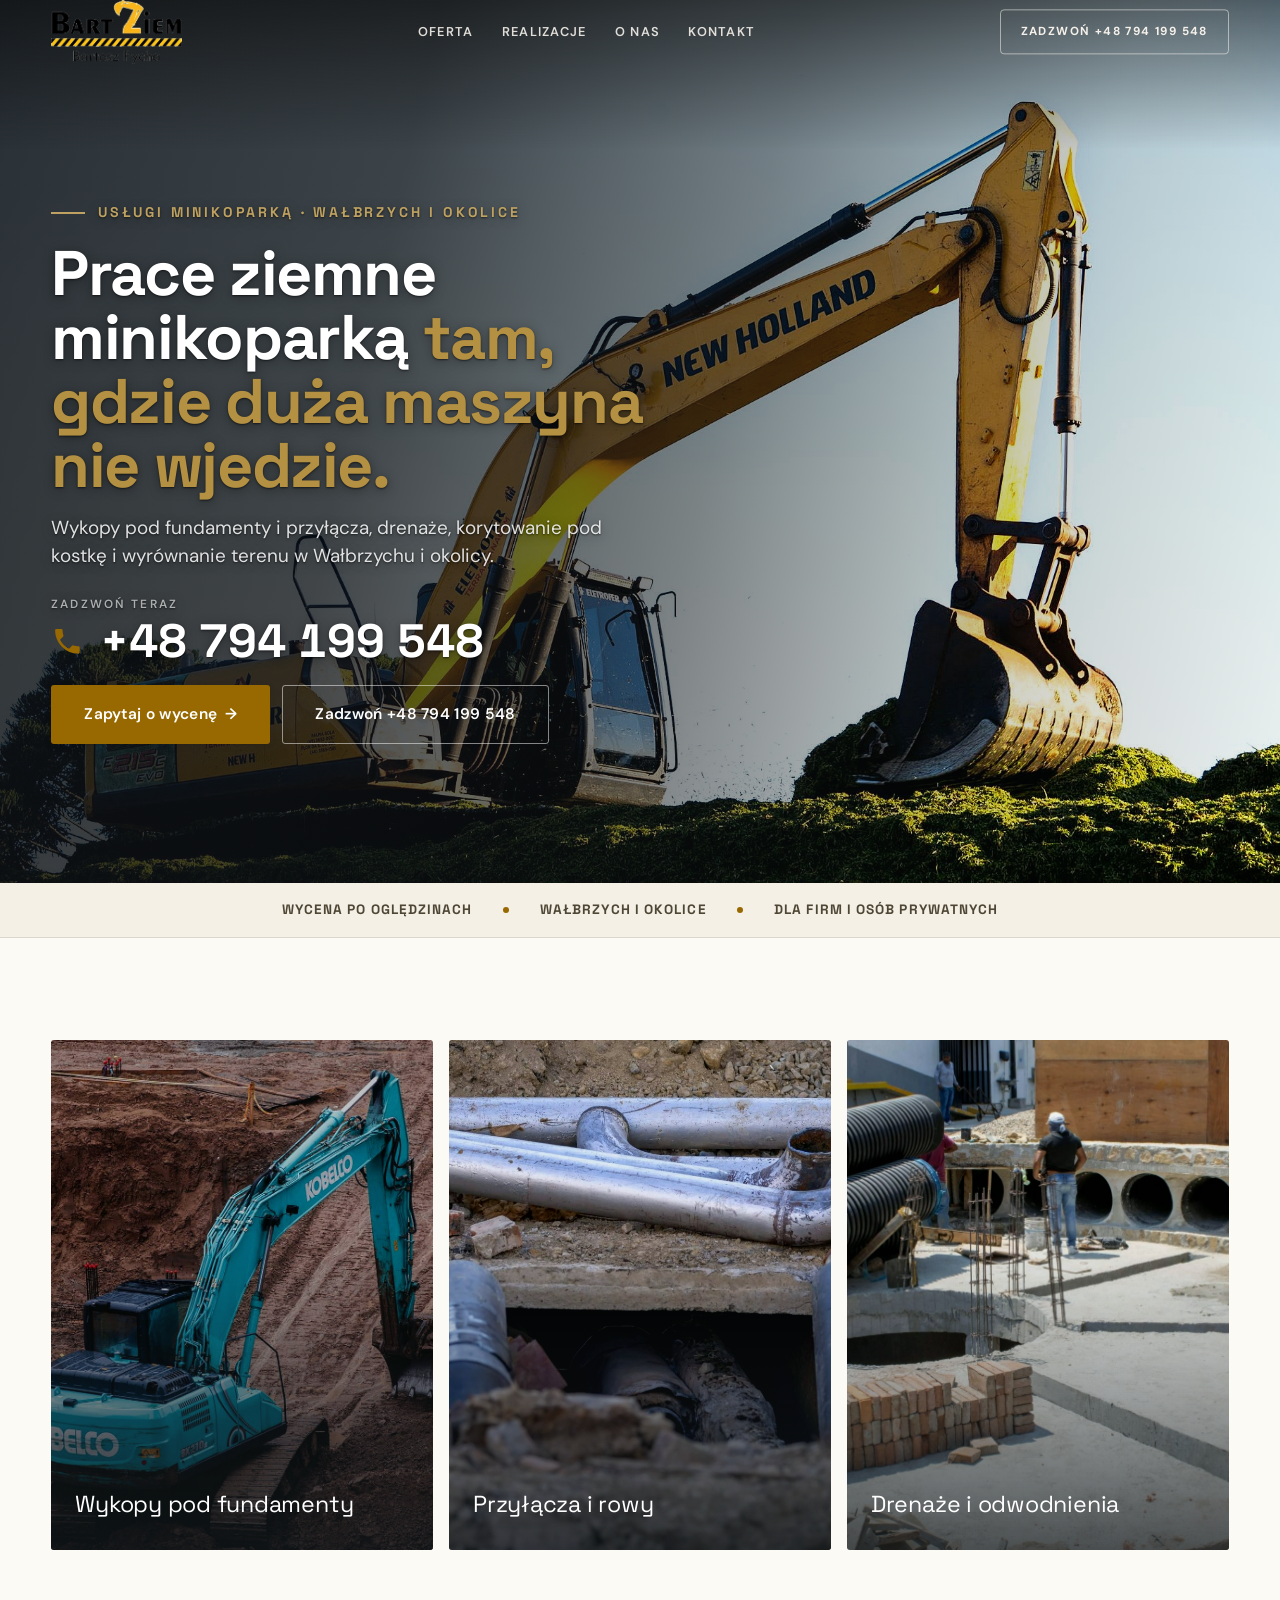
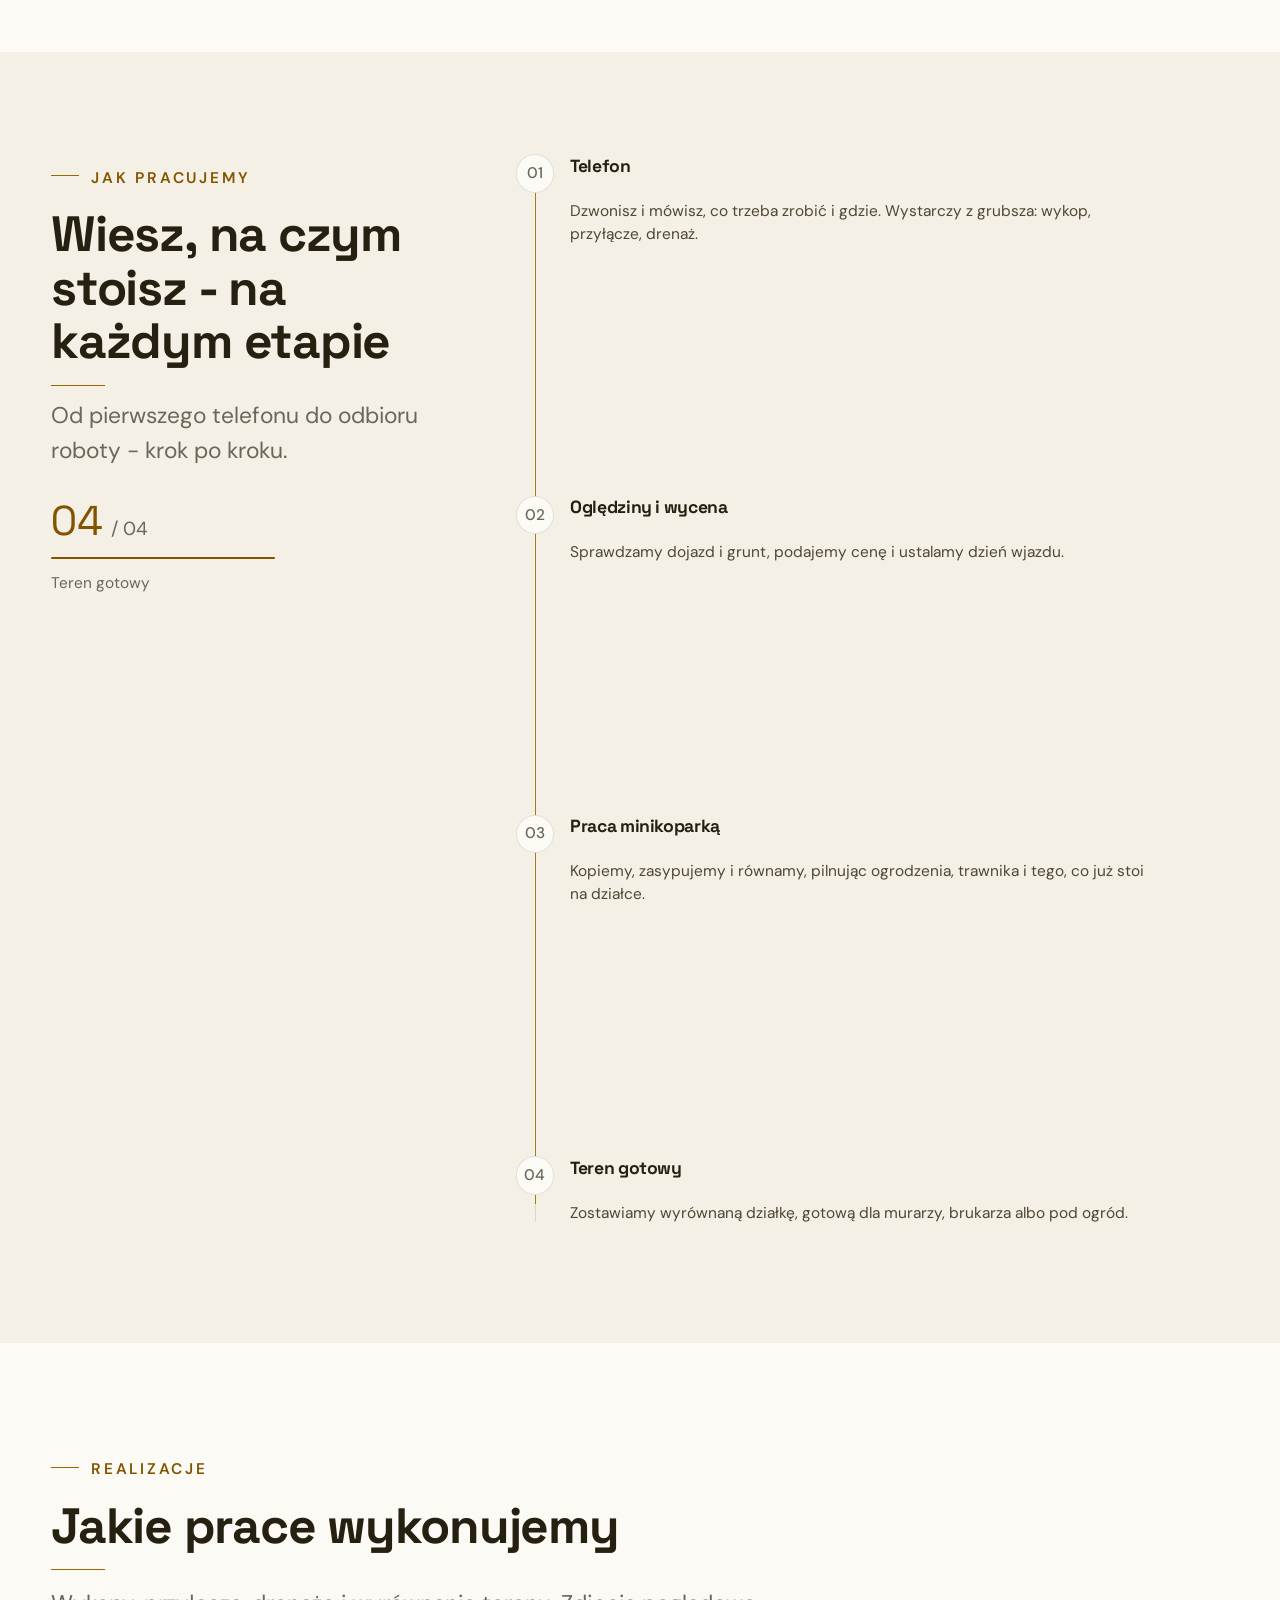
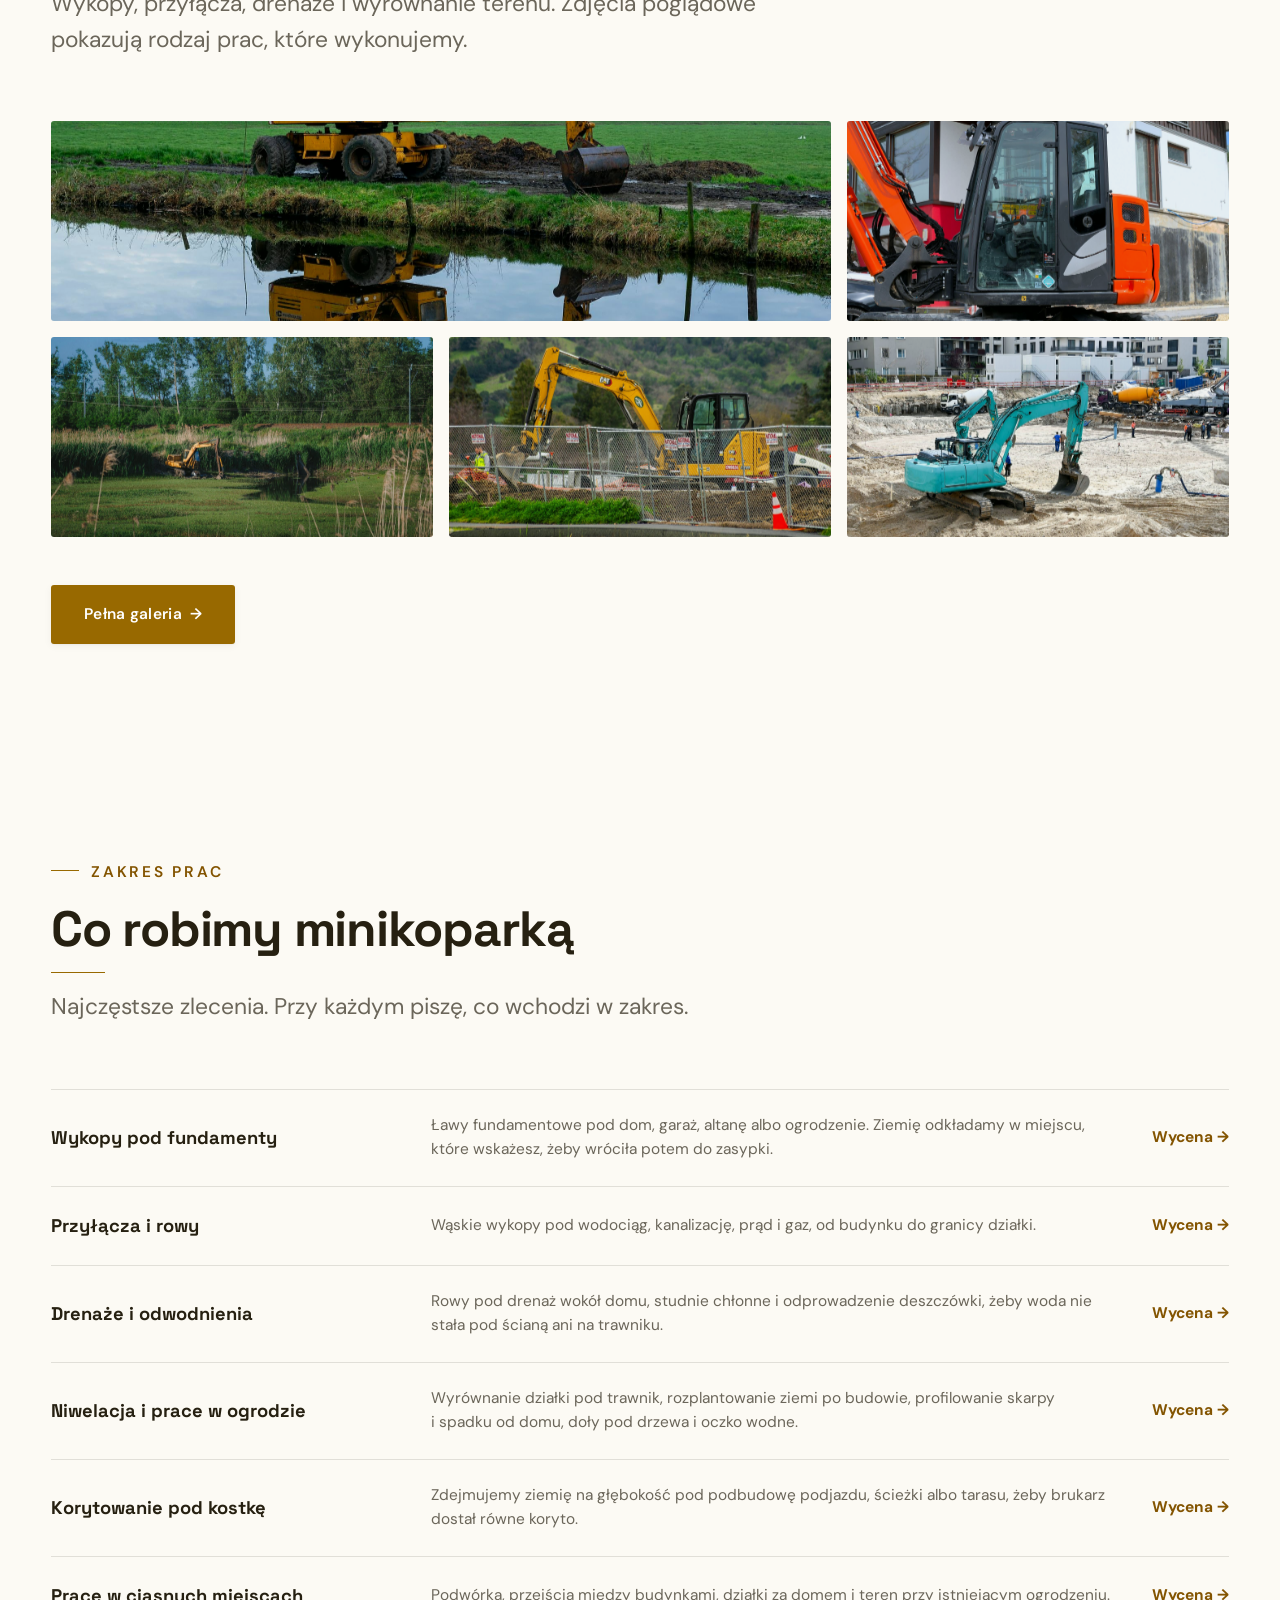
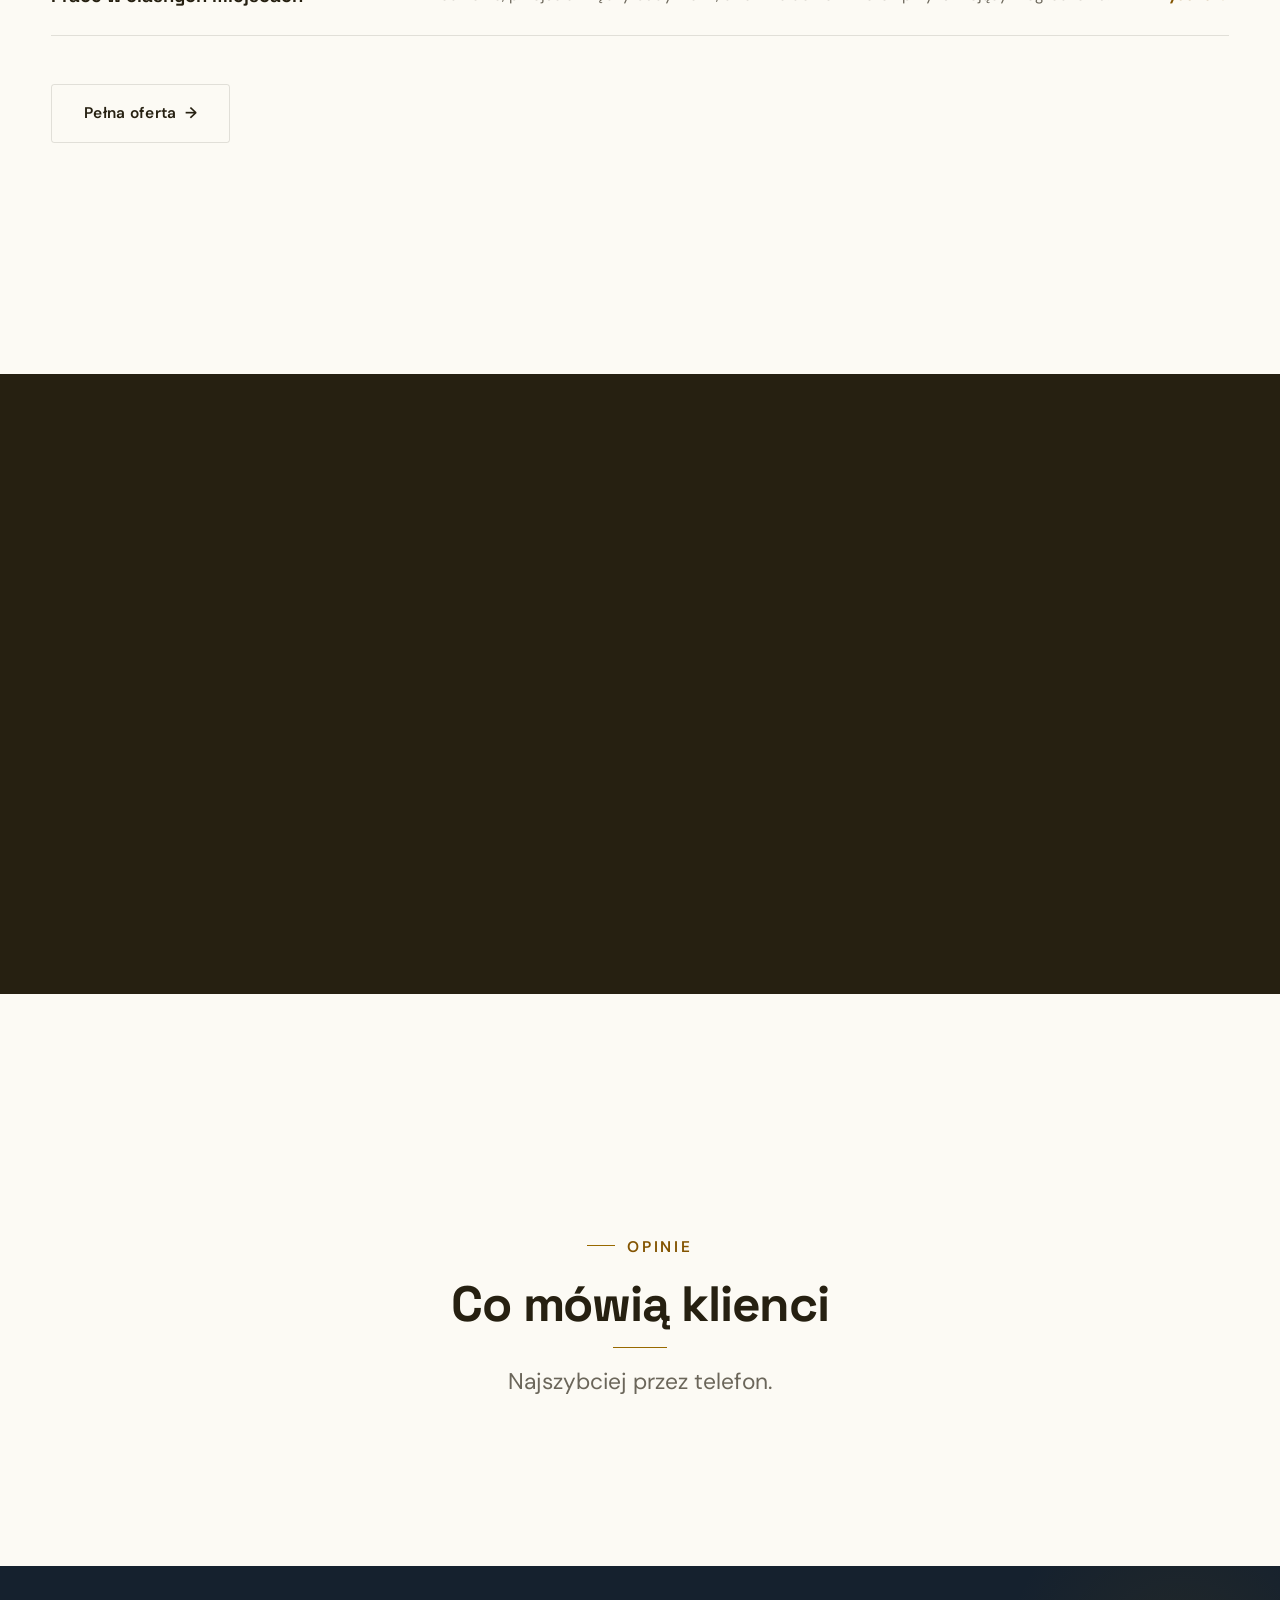
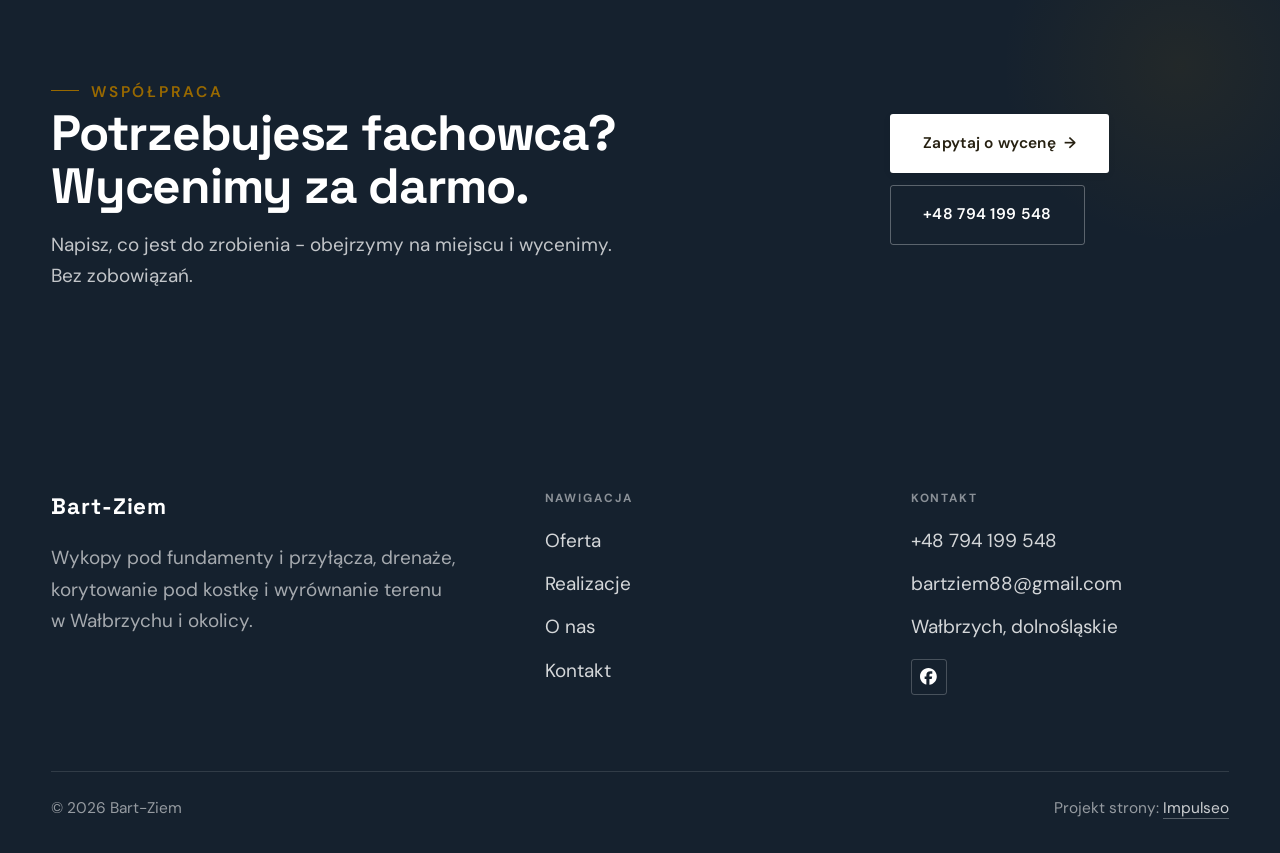
==== index.html @ 542f8e4c "Strona demo: bartziem" ====
<!DOCTYPE html>
<html lang="pl">
<head>
<meta charset="UTF-8">
<meta name="viewport" content="width=device-width, initial-scale=1.0">
<title>Bart-Ziem · Usługi minikoparką Wałbrzych</title>
<meta name="description" content="Bart-Ziem z Wałbrzycha - usługi minikoparką dla osób prywatnych, firm i instytucji: wykopy pod fundamenty i przyłącza, drenaże, korytowanie pod kostkę, niwelacja terenu i prace w ogrodzie. Zadzwoń: 794 199 548.">
<link rel="canonical" href="https://kris20032.github.io/bartziem/">
<meta name="robots" content="noindex, nofollow">
<meta property="og:type" content="website">
<meta property="og:locale" content="pl_PL">
<meta property="og:site_name" content="Bart-Ziem">
<meta property="og:title" content="Bart-Ziem · Usługi minikoparką Wałbrzych">
<meta property="og:description" content="Bart-Ziem z Wałbrzycha - usługi minikoparką dla osób prywatnych, firm i instytucji: wykopy pod fundamenty i przyłącza, drenaże, korytowanie pod kostkę, niwelacja terenu i prace w ogrodzie. Zadzwoń: 794 199 548.">
<meta property="og:url" content="https://kris20032.github.io/bartziem/">
<meta property="og:image" content="https://kris20032.github.io/bartziem/img/og.jpg">
<meta property="og:image:width" content="1200">
<meta property="og:image:height" content="630">
<meta name="twitter:card" content="summary_large_image">
<script type="application/ld+json">{"@context": "https://schema.org", "@type": "LocalBusiness", "name": "Bart-Ziem", "url": "https://kris20032.github.io/bartziem/", "telephone": "+48794199548", "image": "https://kris20032.github.io/bartziem/img/og.jpg", "areaServed": "Wałbrzych", "sameAs": ["https://www.facebook.com/bartziemwalbrzych/"]}</script>
<link rel="preconnect" href="https://fonts.googleapis.com">
<link rel="preconnect" href="https://fonts.gstatic.com" crossorigin>
<link href="https://fonts.googleapis.com/css2?family=Space+Grotesk:wght@500;600;700&family=DM+Sans:opsz,wght@9..40,400;9..40,500;9..40,600&display=swap" rel="stylesheet">
<link rel="stylesheet" href="assets/styles.css?v=f7144522">
</head>
<body>

<header class="nav">
  <div class="wrap nav-inner">
    <a class="brand brand-has-logo" href="index.html"><img class="brand-logo" src="img/logo.png" alt="Bart-Ziem" width="545" height="266" decoding="async"></a>
    <nav class="nav-links">
      <a href="oferta.html">Oferta</a>
      <a href="realizacje.html">Realizacje</a>
      <a href="o-nas.html">O nas</a>
      <a href="kontakt.html">Kontakt</a>
      <a href="tel:+48794199548" class="btn btn-accent">Zadzwoń +48 794 199 548</a>
    </nav>
    <button class="nav-toggle" aria-label="Menu"><span></span><span></span><span></span></button>
  </div>
</header>

<main>
<section class="hero-fach">
  <img class="hf-photo" src="img/hero.jpg" fetchpriority="high" data-rotate="img/g12.jpg|img/g8.jpg" alt="Bart-Ziem" width="1880" height="1253">
  <div class="hf-panel">
    <div class="hf-inner">
      <span class="hf-kicker">Usługi minikoparką · Wałbrzych i okolice</span>
      <h1 class="hf-title">Prace ziemne minikoparką <em>tam, gdzie duża maszyna nie wjedzie.</em></h1>
      <p class="hf-lead">Wykopy pod fundamenty i przyłącza, drenaże, korytowanie pod kostkę i wyrównanie terenu w Wałbrzychu i okolicy.</p>
      <a class="hf-phone" href="tel:+48794199548"><span class="hf-phone-lab">Zadzwoń teraz</span><span class="hf-phone-num"><svg class="ico-tel" width="16" height="16" viewBox="0 0 24 24" fill="none" aria-hidden="true"><path d="M6.6 10.8a15.5 15.5 0 0 0 6.6 6.6l2.2-2.2a1 1 0 0 1 1-.24 11.4 11.4 0 0 0 3.6.58 1 1 0 0 1 1 1V20a1 1 0 0 1-1 1A17 17 0 0 1 3 4a1 1 0 0 1 1-1h3.5a1 1 0 0 1 1 1c0 1.25.2 2.46.58 3.6a1 1 0 0 1-.25 1l-2.23 2.2Z" fill="currentColor"/></svg> +48 794 199 548</span></a>
      <div class="hf-actions">
        <a href="kontakt.html" class="btn btn-accent">Zapytaj o wycenę <span class="arr">→</span></a>
        <a href="tel:+48794199548" class="btn btn-ghost hf-ghost">Zadzwoń +48 794 199 548</a>
      </div>
    </div>
  </div>
</section>
<section class="fach-promise">
  <div class="wrap">
    <ul class="fp-row reveal"><li>Wycena po oględzinach</li><li>Wałbrzych i okolice</li><li>Dla firm i osób prywatnych</li></ul>
  </div>
</section>
<section class="gateways-band">
  <div class="wrap">
    <div class="gateways">
      <a href="oferta.html" class="gateway reveal"><img src="img/g1.jpg" alt="Wykopy pod fundamenty" loading="lazy" width="1880" height="1253" decoding="async"><span class="g-ttl">Wykopy pod fundamenty</span></a>
      <a href="oferta.html" class="gateway reveal"><img src="img/g2.jpg" alt="Przyłącza i rowy" loading="lazy" width="1776" height="1120" decoding="async"><span class="g-ttl">Przyłącza i rowy</span></a>
      <a href="oferta.html" class="gateway reveal"><img src="img/g3.jpg" alt="Drenaże i odwodnienia" loading="lazy" width="1808" height="1168" decoding="async"><span class="g-ttl">Drenaże i odwodnienia</span></a>
    </div>
  </div>
</section>
<section class="proces proces-os fachowcy">
  <div class="wrap proc-grid">
    <div class="proc-side">
      <div class="head reveal">
        <span class="eyebrow">Jak pracujemy</span>
        <h2>Wiesz, na czym stoisz - na każdym etapie</h2>
        <p>Od pierwszego telefonu do odbioru roboty - krok po kroku.</p>
      </div>
      <div class="proc-count" aria-hidden="true"><span class="pc-cur">01</span><span class="pc-all">/ 04</span></div>
      <div class="proc-bar" aria-hidden="true"><i></i></div>
      <p class="proc-now" aria-hidden="true">Telefon</p>
    </div>
    <ol class="proces-line">
      <li class="reveal"><span class="pno">01</span><h3>Telefon</h3><p>Dzwonisz i mówisz, co trzeba zrobić i gdzie. Wystarczy z grubsza: wykop, przyłącze, drenaż.</p></li>
      <li class="reveal"><span class="pno">02</span><h3>Oględziny i wycena</h3><p>Sprawdzamy dojazd i grunt, podajemy cenę i ustalamy dzień wjazdu.</p></li>
      <li class="reveal"><span class="pno">03</span><h3>Praca minikoparką</h3><p>Kopiemy, zasypujemy i równamy, pilnując ogrodzenia, trawnika i tego, co już stoi na działce.</p></li>
      <li class="reveal"><span class="pno">04</span><h3>Teren gotowy</h3><p>Zostawiamy wyrównaną działkę, gotową dla murarzy, brukarza albo pod ogród.</p></li>
    </ol>
  </div>
</section>
<section>
  <div class="wrap">
    <div class="head reveal">
      <span class="eyebrow">Realizacje</span>
      <h2>Jakie prace wykonujemy</h2>
      <p>Wykopy, przyłącza, drenaże i wyrównanie terenu. Zdjęcia poglądowe pokazują rodzaj prac, które wykonujemy.</p>
    </div>
    <div class="gallery">
      <div class="tile t-two3 reveal"><img src="img/g4.jpg" alt="Bart-Ziem" loading="lazy" width="1880" height="1253" decoding="async"></div>
      <div class="tile t-third reveal"><img src="img/g5.jpg" alt="Bart-Ziem" loading="lazy" width="1880" height="1253" decoding="async"></div>
      <div class="tile t-third reveal"><img src="img/g6.jpg" alt="Bart-Ziem" loading="lazy" width="1880" height="1253" decoding="async"></div>
      <div class="tile t-third reveal"><img src="img/g7.jpg" alt="Bart-Ziem" loading="lazy" width="1880" height="1253" decoding="async"></div>
      <div class="tile t-third reveal"><img src="img/g9.jpg" alt="Bart-Ziem" loading="lazy" width="1880" height="1251" decoding="async"></div>
    </div>
    <div style="margin-top:var(--space-7)" class="reveal"><a href="realizacje.html" class="btn btn-accent">Pełna galeria <span class="arr">→</span></a></div>
  </div>
</section>
<section class="fach-uslugi">
  <div class="wrap">
    <div class="head reveal">
      <span class="eyebrow">Zakres prac</span>
      <h2>Co robimy minikoparką</h2>
      <p>Najczęstsze zlecenia. Przy każdym piszę, co wchodzi w zakres.</p>
    </div>
    <ul class="fu-list">
      <li class="fu-row reveal"><div class="fu-name">Wykopy pod fundamenty</div><div class="fu-desc">Ławy fundamentowe pod dom, garaż, altanę albo ogrodzenie. Ziemię odkładamy w miejscu, które wskażesz, żeby wróciła potem do zasypki.</div><a class="fu-cta" href="kontakt.html">Wycena <span class="arr">→</span></a></li>
      <li class="fu-row reveal"><div class="fu-name">Przyłącza i rowy</div><div class="fu-desc">Wąskie wykopy pod wodociąg, kanalizację, prąd i gaz, od budynku do granicy działki.</div><a class="fu-cta" href="kontakt.html">Wycena <span class="arr">→</span></a></li>
      <li class="fu-row reveal"><div class="fu-name">Drenaże i odwodnienia</div><div class="fu-desc">Rowy pod drenaż wokół domu, studnie chłonne i odprowadzenie deszczówki, żeby woda nie stała pod ścianą ani na trawniku.</div><a class="fu-cta" href="kontakt.html">Wycena <span class="arr">→</span></a></li>
      <li class="fu-row reveal"><div class="fu-name">Niwelacja i prace w ogrodzie</div><div class="fu-desc">Wyrównanie działki pod trawnik, rozplantowanie ziemi po budowie, profilowanie skarpy i spadku od domu, doły pod drzewa i oczko wodne.</div><a class="fu-cta" href="kontakt.html">Wycena <span class="arr">→</span></a></li>
      <li class="fu-row reveal"><div class="fu-name">Korytowanie pod kostkę</div><div class="fu-desc">Zdejmujemy ziemię na głębokość pod podbudowę podjazdu, ścieżki albo tarasu, żeby brukarz dostał równe koryto.</div><a class="fu-cta" href="kontakt.html">Wycena <span class="arr">→</span></a></li>
      <li class="fu-row reveal"><div class="fu-name">Prace w ciasnych miejscach</div><div class="fu-desc">Podwórka, przejścia między budynkami, działki za domem i teren przy istniejącym ogrodzeniu.</div><a class="fu-cta" href="kontakt.html">Wycena <span class="arr">→</span></a></li>
    </ul>
    <div style="margin-top:var(--space-7)" class="reveal"><a href="oferta.html" class="btn btn-ghost">Pełna oferta <span class="arr">→</span></a></div>
  </div>
</section>
<section class="stopklatka" aria-hidden="true">
  <div class="stk-bg" style="background-image:url(img/g10.jpg)"></div>
</section>
<section class="opinie op-fallback">
  <div class="wrap">
    <div class="head center reveal">
      <span class="eyebrow">Opinie</span>
      <h2>Co mówią klienci</h2>
      <p>Najszybciej przez telefon.</p>
    </div>
  </div>
</section>
<section class="cta">
  <div class="wrap">
    <div class="reveal">
      <span class="eyebrow">Współpraca</span>
      <h2>Potrzebujesz fachowca? Wycenimy za darmo.</h2>
      <p>Napisz, co jest do zrobienia - obejrzymy na miejscu i wycenimy. Bez zobowiązań.</p>
    </div>
    <div class="cta-actions reveal">
      <a href="kontakt.html" class="btn btn-light">Zapytaj o wycenę <span class="arr">→</span></a>
      <a href="tel:+48794199548" class="btn btn-ghost btn-ghost-cta">+48 794 199 548</a>
    </div>
  </div>
</section>
</main>

<footer>
  <div class="wrap">
    <div class="foot-grid">
      <div class="foot-brand">
        <div class="name">Bart-Ziem</div>
        <p>Wykopy pod fundamenty i przyłącza, drenaże, korytowanie pod kostkę i wyrównanie terenu w Wałbrzychu i okolicy.</p>
      </div>
      <div class="foot-col">
        <h4>Nawigacja</h4>
        <a href="oferta.html">Oferta</a>
        <a href="realizacje.html">Realizacje</a>
        <a href="o-nas.html">O nas</a>
        <a href="kontakt.html">Kontakt</a>
      </div>
      <div class="foot-col">
        <h4>Kontakt</h4>
        <a href="tel:+48794199548">+48 794 199 548</a>
        <a href="mailto:bartziem88@gmail.com">bartziem88@gmail.com</a>
        <p>Wałbrzych, dolnośląskie</p>
      <div class="foot-soc">
        <a class="soc" href="https://www.facebook.com/bartziemwalbrzych/" target="_blank" rel="noopener" aria-label="Facebook - Bart-Ziem"><svg viewBox="0 0 24 24" aria-hidden="true" focusable="false"><path d="M9.101 23.691v-7.98H6.627v-3.667h2.474v-1.58c0-4.085 1.848-5.978 5.858-5.978.401 0 .955.042 1.468.103a8.68 8.68 0 0 1 1.141.195v3.325a8.623 8.623 0 0 0-.653-.036 26.805 26.805 0 0 0-.733-.009c-.707 0-1.259.096-1.675.309a1.686 1.686 0 0 0-.679.622c-.258.42-.374.995-.374 1.752v1.297h3.919l-.386 2.103-.287 1.564h-3.246v8.245C19.396 23.238 24 18.179 24 12.044c0-6.627-5.373-12-12-12s-12 5.373-12 12c0 5.628 3.874 10.35 9.101 11.647Z" fill="currentColor"/></svg></a>
      </div>
      </div>
    </div>
    <div class="foot-bot">
      <span>© 2026 Bart-Ziem</span>
      <span>Projekt strony: <a class="foot-credit" href="https://impulseo.pl" target="_blank" rel="noopener">Impulseo</a></span>
    </div>
  </div>
</footer>
<div class="sticky-call"><a class="sc-call" href="tel:+48794199548"><svg class="ico-tel" width="16" height="16" viewBox="0 0 24 24" fill="none" aria-hidden="true"><path d="M6.6 10.8a15.5 15.5 0 0 0 6.6 6.6l2.2-2.2a1 1 0 0 1 1-.24 11.4 11.4 0 0 0 3.6.58 1 1 0 0 1 1 1V20a1 1 0 0 1-1 1A17 17 0 0 1 3 4a1 1 0 0 1 1-1h3.5a1 1 0 0 1 1 1c0 1.25.2 2.46.58 3.6a1 1 0 0 1-.25 1l-2.23 2.2Z" fill="currentColor"/></svg> Zadzwoń</a><a class="sc-quote" href="kontakt.html">Zapytaj o wycenę</a></div>
<div class="demo-wazne" data-do="2026-10-26" data-cykl="3" hidden><svg class="dw-ico" width="13" height="13" viewBox="0 0 24 24" fill="none" aria-hidden="true"><circle cx="12" cy="12" r="8.6" stroke="currentColor" stroke-width="1.8"/><path d="M12 7.2V12l3.3 2" stroke="currentColor" stroke-width="1.8" stroke-linecap="round"/></svg><span class="dw-txt"></span></div>

<script src="assets/main.js"></script>
</body>
</html>
---- assets/styles.css ----
/* ============================================================
   STOLBASZ — premium, architektoniczny B2B fit-out
   Jasna paleta, zero brązu. System wg premium-web-craft.
   Projekt strony: Impulseo (impulseo.pl)
   ============================================================ */

:root{
  /* PALETA — jasna, architektoniczna, chłodna */
  --paper:#F4F6F8;          /* główne tło */
  --paper-2:#E7EBEF;        /* sekcje alternatywne (chłodny jasny szary) */
  --paper-3:#E7EBEF;        /* delikatne wypełnienia */
  --ink:#15212E;            /* tekst główny — chłodny grafit */
  --ink-soft:#243443;       /* nagłówki drugorzędne */
  --muted:#6B7785;          /* tekst poboczny */
  --line:rgba(21,33,46,.12);/* hairline */
  --accent:#E8A317;         /* stonowany petrol-slate — jedyny akcent */
  --accent-d:#C9870C;
  --accent-soft:rgba(232,163,23,.10);
  --dark:#15212E;           /* sekcje ciemne (stopka/CTA) */

  /* HOVER ZDJĘĆ — JEDEN standard dla całego silnika (decyzja K. 04.08.2026, artefakt z wariantami).
     AKTUALNE (K.+Szymon 09.08.2026, wybór z artefaktu 6 wariantów): zoom 1.05 przy 1.4s -
     przy tak długim czasie mocniejszy kadr NIE skacze, tylko „oddycha". Poprzedni standard
     (1.02 / .55s z 04.08) odbierany jako dynamiczny i szybki.
     Spoczynek lekko przygaszony, ale TYLKO tam, gdzie jest mysz (@media hover:hover) —
     na telefonie zdjęcia zostają w pełnej jasności. */
  --img-zoom:1.05;                   /* K.+Szymon 09.08: wariant F z artefaktu porównawczego */
  --img-rest:brightness(.95) saturate(.99);
  --img-hot:brightness(1.06) saturate(1.05);
  --img-dur:1.4s;                    /* K.+Szymon 09.08 (wariant F): powoli = elegancko */
  --img-ease:cubic-bezier(.16,.84,.44,1);  /* miękki ogon, efekt „oddychania" */

  /* ODSTĘPY — skala 4/8 */
  --space-1:4px; --space-2:8px; --space-3:12px; --space-4:16px; --space-5:24px;
  --space-6:32px; --space-7:48px; --space-8:64px; --space-9:96px; --space-10:128px;

  /* TYPOGRAFIA — fluid clamp() (skala podbita 16.07.2026: większe, czytelniejsze litery — uwaga Adama) */
  --text-sm:clamp(.9rem,.87rem + .12vw,1rem);
  --text-base:clamp(1.08rem,1.04rem + .18vw,1.2rem);
  --text-lg:clamp(1.24rem,1.15rem + .34vw,1.44rem);
  --text-h3:clamp(1.34rem,1.22rem + .55vw,1.66rem);
  --text-h2:clamp(2.1rem,1.66rem + 2.1vw,3.1rem);
  --text-h1:clamp(2.9rem,2.1rem + 4vw,5.1rem);

  /* PROMIENIE — architektoniczne, raczej ostre */
  --r-sm:3px; --r-md:6px; --r-lg:10px;

  /* RUCH */
  --ease:cubic-bezier(.25,.46,.45,.94); --dur:.24s;

  /* CIENIE — miękkie, warstwowe */
  --sh-sm:0 1px 2px rgba(16,24,32,.04), 0 2px 8px rgba(16,24,32,.05);
  --sh-md:0 2px 6px rgba(16,24,32,.05), 0 12px 28px -8px rgba(16,24,32,.12);
  --sh-lg:0 6px 14px rgba(16,24,32,.07), 0 26px 56px -18px rgba(16,24,32,.22);

  --hairline:1px solid var(--line);

  --font-display:'Space Grotesk','Inter',sans-serif;
  --font-body:'DM Sans','Inter',sans-serif;
}

*{box-sizing:border-box;margin:0;padding:0}
html{scroll-behavior:smooth}
body{
  font-family:var(--font-body);
  font-size:var(--text-base);
  line-height:1.65;
  color:var(--ink);
  background:var(--paper);
  -webkit-font-smoothing:antialiased;
  text-rendering:optimizeLegibility;
}
img{max-width:100%;height:auto;display:block}  /* height:auto = width/height z atrybutów trzyma proporcje (TOP#12) */
a{color:inherit;text-decoration:none}

.wrap{width:min(92%,1180px);margin-inline:auto}
section{padding-block:clamp(52px,6.5vw,96px)}

h1,h2,h3{font-family:var(--font-display);font-weight:700;line-height:1.08;letter-spacing:-.02em;color:var(--ink)}
h1{font-size:var(--text-h1);letter-spacing:-.035em}
h2{font-size:var(--text-h2);letter-spacing:-.025em}
h3{font-size:var(--text-h3)}
/* MIARA — długość wiersza. WCAG 2.2 SC 1.4.8: max 80 znaków; Butterick: 45–90.
   68ch daje realnie 72–78 znaków polskiego tekstu, czyli z zapasem pod granicą.
   Wcześniej limit miał TYLKO <p> — <li>, <blockquote> i <dd> nie miały żadnego,
   i to jedyny powód, dla którego 23 bloki na dwóch oddanych stronach jadą po
   83–106 znaków w wierszu (pomiar 07.08.2026, bramka `miara`).
   ⚠️ Listy i definicje ograniczamy TYLKO bez klasy: `ul`/`ol` z klasą to u nas
   układ (siatki kafli, menu), a nie tekst ciągły — tam miarę wyznacza układ. */
/* 60ch, nie 68ch (K. 10.08): po zmianie fontów na węższe kroje (DM Sans i spółka)
   w 68ch mieściło się ~90 znaków - bramka pikselowa słusznie zgłaszała przekroczenie
   granicy 80. Pomiar na żywej przeglądarce: 60ch = 90 znaków, 53ch = ~78 znaków, czyli normę WCAG 1.4.8. */
:root{ --miara:53ch }
p{max-width:min(100%,var(--miara))}
blockquote,
ul:not([class])>li, ol:not([class])>li,
dl:not([class])>dd{max-width:min(100%,var(--miara))}

/* ⚠️ Świadomie BEZ wyjątku `.tile p,.card p,.svc p{max-width:none}`, choć nasuwa się sam:
   te akapity BYŁY już ograniczone (stare `p{max-width:65ch}`), więc „wyjątek" nie odblokowałby
   niczego nowego — tylko ROZLUŹNIŁ stan sprzed zmiany na wszystkich demach naraz.
   `figcaption` żadna z reguł wyżej nie dotyczy, więc też nie potrzebuje zwolnienia. */

/* ŁAMANIE. `balance` wyrównuje długości wierszy w nagłówku, `pretty` pilnuje ostatniego
   wiersza akapitu, żeby nie został w nim jeden wyraz. Obsługiwane od Chrome 117 /
   Safari 17.5; starsze przeglądarki po prostu ignorują tę własność.
   `text-wrap:pretty` nie występowało dotąd ANI RAZ w silniku ani w repo klientów. */
h1,h2,h3,.lead,.lede{text-wrap:balance}
p,li,blockquote,dd{text-wrap:pretty}

.eyebrow{
  font-family:var(--font-body);
  font-size:var(--text-sm);
  font-weight:600;
  letter-spacing:.18em;
  text-transform:uppercase;
  color:var(--accent);
  display:inline-flex;align-items:center;gap:var(--space-3);
}
/* flex:none + margin-top = kreska trzyma się PIERWSZEJ linii. Wcześniej align-items:center
   centrowało ją względem całego bloku i przy zawinięciu (długi kicker typu
   „…WNĘTRZ · LESZNO · OD 2019") druga linia lądowała z brzydkim wcięciem. */
.eyebrow{align-items:flex-start}
.eyebrow>*,.eyebrow{text-wrap:balance}   /* dlugi kicker lamal sie na sierote typu samo „2019" w drugiej linii */
.eyebrow::before{content:"";width:28px;height:1px;background:var(--accent);display:inline-block;flex:none;margin-top:.62em}

.muted{color:var(--muted)}
.lead{font-size:var(--text-lg);line-height:1.55;color:var(--ink-soft);max-width:50ch}

/* ---------- BUTTONS ---------- */
.btn{
  display:inline-flex;align-items:center;gap:var(--space-2);
  font-weight:600;font-size:var(--text-sm);letter-spacing:.02em;
  padding:var(--space-4) var(--space-6);
  border-radius:var(--r-sm);
  transition:transform var(--dur) var(--ease),box-shadow var(--dur) var(--ease),background var(--dur) var(--ease);
  cursor:pointer;border:1px solid transparent;
}
.btn-accent{background:var(--accent);color:#fff;box-shadow:var(--sh-sm)}
.btn-accent:hover{background:var(--accent-d);transform:translateY(-2px);box-shadow:var(--sh-md)}
.btn-accent:active{transform:translateY(0);box-shadow:var(--sh-sm)}
.btn-ghost{background:transparent;color:var(--ink);border-color:var(--line)}
.btn-ghost:hover{border-color:var(--accent);color:var(--accent);transform:translateY(-2px)}
.btn-light{background:#fff;color:var(--ink);box-shadow:var(--sh-sm)}
.btn-light:hover{transform:translateY(-2px);box-shadow:var(--sh-md)}
.btn .arr{transition:transform var(--dur) var(--ease)}
.btn:hover .arr{transform:translateX(4px)}

/* ---------- NAV ---------- */
.nav{
  position:sticky;top:0;z-index:50;
  background:color-mix(in srgb,var(--paper) 88%,transparent);
  backdrop-filter:saturate(140%) blur(10px);
  border-bottom:var(--hairline);
}
.nav-inner{display:flex;align-items:center;justify-content:space-between;gap:var(--space-5);height:72px}
/* ANTY-NACHODZENIE (K. 05.08.2026): długa nazwa firmy + przycisk z pełnym numerem nie mieściły się w pasku
   i flex ściskał linki PONIŻEJ ich treści - "Kontakt" wchodził na ramkę "Zadzwoń +48 ...". Teraz ustępuje
   nazwa marki (skrót wielokropkiem), a menu i przycisk nigdy się nie kurczą ani nie zachodzą na siebie. */
.brand{display:flex;flex-direction:column;line-height:1;min-width:0;flex:0 1 auto}
.brand .name{font-family:var(--font-display);font-weight:800;font-size:1.35rem;letter-spacing:.04em;white-space:nowrap;overflow:hidden;text-overflow:ellipsis}
.brand .sub{font-size:.62rem;letter-spacing:.34em;text-transform:uppercase;color:var(--muted);margin-top:5px;white-space:nowrap;overflow:hidden;text-overflow:ellipsis}
.nav-links{display:flex;align-items:center;gap:var(--space-6);flex:0 0 auto}
.nav-links a{font-size:var(--text-sm);font-weight:500;color:var(--ink-soft);position:relative;padding-block:4px;white-space:nowrap;transition:color var(--dur) var(--ease)}
.nav-links a::after{content:"";position:absolute;left:0;bottom:0;width:0;height:1.5px;background:var(--accent);transition:width var(--dur) var(--ease)}
.nav-links a:hover,.nav-links a.active{color:var(--ink)}
.nav-links a:hover::after,.nav-links a.active::after{width:100%}
.nav-links .btn{padding:var(--space-2) var(--space-5)}
/* przyciski w nav: właściwy kolor (przebij .nav-links a) + bez podkreślenia */
.nav-links a.btn-accent{color:#fff}
.nav-links a.btn-ghost,.nav-links a.btn-light{color:var(--ink)}
/* CTA w pasku: NIE podkreślenie spod linków menu, ale ten sam przelatujący błysk,
   co na wszystkich innych przyciskach (zgłoszenie K. 13.08.2026 - „na hero jest efekt
   światła przechodzącego przez przycisk, na navbarze go nie ma, a mają być identyczne").
   Reguła `.nav-links a::after` jest silniejsza od `.btn::after`, więc trzeba jej
   geometrię wyzerować i wpisać połysk z nazwy - samo `display:none` gasiło efekt. */
.nav-links a.btn::after{
  display:block;content:"";position:absolute;inset:0;z-index:-1;pointer-events:none;
  width:auto;height:auto;border-radius:inherit;   /* kasuje geometrię podkreślenia (width:0;height:1.5px) */
  background:linear-gradient(100deg,transparent 32%,rgba(255,255,255,.20) 50%,transparent 68%);
  translate:-120% 0}
@media (prefers-reduced-motion:no-preference){
  .nav-links a.btn:hover::after{translate:120% 0;transition:translate .75s var(--mt-ease,cubic-bezier(.16,.84,.44,1))}
}
.nav-toggle{display:none;background:none;border:none;cursor:pointer;flex-direction:column;gap:5px;padding:8px}
.nav-toggle span{width:24px;height:2px;background:var(--ink);transition:var(--dur)}
/* Ciasny zakres MIĘDZY menu mobilnym a pełnym pulpitem: zbijamy odstępy i nazwę marki,
   żeby wszystko zmieściło się naturalnie, zanim w ogóle dojdzie do skracania wielokropkiem. */
@media(max-width:1280px) and (min-width:921px){
  .nav-links{gap:var(--space-4)}
  .nav-links .btn{padding:var(--space-2) var(--space-4)}
  .brand .name{font-size:1.15rem}
}

/* ---------- HERO (split) ---------- */
.hero{position:relative;overflow:hidden;border-bottom:var(--hairline)}
.hero-grid{display:grid;grid-template-columns:1.05fr .95fr;gap:clamp(24px,4vw,60px);align-items:center;
  padding-block:clamp(36px,4.5vw,64px)}
.hero-copy .eyebrow{margin-bottom:var(--space-5)}
.hero-copy h1{margin-bottom:var(--space-5)}
.hero-copy .lead{margin-bottom:var(--space-7)}
.hero-actions{display:flex;flex-wrap:wrap;gap:var(--space-4)}
.hero-art{position:relative;aspect-ratio:4/3;border-radius:var(--r-lg);overflow:hidden;box-shadow:var(--sh-lg)}
.hero-art img{width:100%;height:100%;object-fit:cover}
.hero-art::after{content:"";position:absolute;inset:0;background:linear-gradient(180deg,transparent 55%,rgba(18,24,28,.28))}
.hero-badge{position:absolute;left:var(--space-5);bottom:var(--space-5);z-index:2;
  background:rgba(252,252,251,.94);backdrop-filter:blur(4px);
  border-radius:var(--r-md);padding:var(--space-4) var(--space-5);box-shadow:var(--sh-md);max-width:78%}
.hero-badge strong{display:block;font-family:var(--font-display);font-size:1rem;letter-spacing:-.01em}
.hero-badge span{font-size:var(--text-sm);color:var(--muted)}

/* ---------- HERO duży / kinowy (strona główna) ---------- */
.hero-cine{position:relative;min-height:clamp(560px,82vh,840px);min-height:clamp(560px,82svh,840px);display:flex;align-items:center;overflow:hidden;border-bottom:var(--hairline)}
.hero-cine>img{position:absolute;inset:0;width:100%;height:100%;object-fit:cover;z-index:0}
.hero-cine::after{content:"";position:absolute;inset:0;z-index:1;
  background:linear-gradient(95deg,rgba(13,18,23,.86) 0%,rgba(13,18,23,.64) 32%,rgba(13,18,23,.24) 62%,rgba(13,18,23,.04) 100%)}
.hero-cine .wrap{position:relative;z-index:2;padding-block:var(--space-8)}
.hero-cine .hero-copy{max-width:660px}
.hero-cine .eyebrow{color:#fff;margin-bottom:var(--space-5)}
.hero-cine .eyebrow::before{background:#fff}
.hero-cine h1{color:#fff;margin-bottom:var(--space-5);font-size:clamp(2.9rem,2rem + 4.4vw,5.2rem);text-wrap:balance}
.hero-cine .lead{color:rgba(255,255,255,.92);max-width:48ch;margin-bottom:var(--space-7)}
.hero-cine .hero-actions{display:flex;flex-wrap:wrap;gap:var(--space-4)}
/* NISKIE OKNO (laptop z dokiem i paskami przeglądarki ma ~700-780 px wysokości widoku):
   H1 do 5.2rem + długi lead nie mieściły się i przyciski wypadały POD krawędź ekranu -
   klient widział stronę bez ani jednego CTA. Skalujemy w dół, zamiast przycinać treść. */
@media(min-width:821px) and (max-height:820px){
  .hero-cine{min-height:clamp(520px,94svh,780px)}
  .hero-cine .wrap{padding-block:var(--space-6)}
  .hero-cine h1{font-size:clamp(2.2rem,1.5rem + 2.6vw,3.6rem);margin-bottom:var(--space-4)}
  .hero-cine .eyebrow{margin-bottom:var(--space-4)}
  .hero-cine .lead{margin-bottom:var(--space-5);max-width:44ch}
}
@media(max-width:680px){
  .hero-cine{min-height:clamp(520px,76vh,640px);min-height:clamp(520px,76svh,640px);align-items:flex-end}
  .hero-cine::after{background:linear-gradient(0deg,rgba(13,18,23,.9) 6%,rgba(13,18,23,.45) 55%,rgba(13,18,23,.25) 100%)}
  .hero-cine .wrap{padding-bottom:var(--space-9)}
  /* TELEFON (~90% oglądających): lead potrafił zająć 8 linii i zepchnąć CTA poza pierwszy ekran.
     Zwężamy interlinię i skalę - treści nie ucinamy, bo to ona sprzedaje. */
  .hero-cine .lead{font-size:.98rem;line-height:1.5;margin-bottom:var(--space-5)}
  .hero-cine .eyebrow{font-size:.72rem;letter-spacing:.13em;margin-bottom:var(--space-4)}
  .hero-cine .eyebrow::before{width:20px}
  .hero-cine h1{margin-bottom:var(--space-4)}
}

/* full-bleed hero variant (podstrony) */
.pagehead{position:relative;min-height:46vh;min-height:46svh;display:flex;align-items:flex-end;overflow:hidden;border-bottom:var(--hairline)}
.pagehead img{position:absolute;inset:0;width:100%;height:100%;object-fit:cover}
/* 10.08.2026 (decyzja K.): mocniejsze przyciemnienie + cień pod tekstem. Bramka mierzyła na
   nagłówkach podstron 3,38-3,43:1 przy wymaganych 4,5 — jasne zdjęcie (hala, śnieg, niebo)
   podchodziło pod biały tekst. Zdjęcia klientów są różne, więc kontrast musi dawać WARSTWA,
   a nie szczęśliwy dobór kadru. */
.pagehead::after{content:"";position:absolute;inset:0;background:linear-gradient(180deg,rgba(18,24,28,.40),rgba(18,24,28,.76))}
.pagehead .wrap{position:relative;z-index:2;padding-block:var(--space-9);color:#fff}
.pagehead h1{color:#fff;max-width:18ch;text-shadow:0 2px 16px rgba(0,0,0,.55)}
.pagehead .eyebrow{color:#fff}
.pagehead .eyebrow::before{background:#fff}
.pagehead p{color:rgba(255,255,255,.92);margin-top:var(--space-4);max-width:54ch;text-shadow:0 1px 12px rgba(0,0,0,.5)}

/* ---------- STRIP (pasek skrótów / liczby) ---------- */
.strip{background:var(--dark);color:#fff}
/* PASEK HASEŁ — standard 04.08.2026 (decyzja K.): 5 haseł w JEDNYM rzędzie, tekst WYŚRODKOWANY,
   węższe marginesy boczne niż reszta strony (pasek ma iść szerzej), równe wysokości kolumn. */
.strip .wrap{width:min(96%,1440px);display:grid;grid-template-columns:repeat(5,1fr);
  gap:var(--space-5);padding-block:var(--space-7);align-items:stretch}
.strip .item .k{font-family:var(--font-display);font-size:clamp(1.05rem,.82rem + .85vw,1.55rem);
  font-weight:800;letter-spacing:-.02em;color:#fff;line-height:1.18;text-wrap:balance}
.strip .item .v{font-size:var(--text-sm);color:rgba(255,255,255,.66);margin-top:var(--space-2);line-height:1.4}
.strip .item{border-left:2px solid var(--accent);padding-inline:var(--space-4);
  text-align:center;display:flex;flex-direction:column;justify-content:center}
/* liczba kolumn = liczba haseł, żeby ostatnie nie zostawało samo w drugim rzędzie.
   Klasę n-N nadaje multipage.py; domyślnie (bez klasy) pasek jest 5-kolumnowy. */
.strip.n-2 .wrap{grid-template-columns:repeat(2,1fr)}
.strip.n-3 .wrap{grid-template-columns:repeat(3,1fr)}
.strip.n-4 .wrap{grid-template-columns:repeat(4,1fr);gap:var(--space-6)}
.strip.n-4 .item .k{font-size:clamp(1.3rem,1rem + 1.1vw,2rem)}
.strip.n-6 .wrap{grid-template-columns:repeat(6,1fr);gap:var(--space-4)}
.strip.n-6 .item .k{font-size:clamp(.98rem,.8rem + .7vw,1.35rem)}
/* równe łamanie: zamiast "długa linia + jedno słowo" obie linie zbliżonej długości */
.strip .item .k{text-wrap:balance}

/* ---------- SECTION HEAD ---------- */
.head{max-width:48rem;margin-bottom:var(--space-8)}
.head.center{margin-inline:auto;text-align:center}
.head .eyebrow{margin-bottom:var(--space-4)}
.head h2{margin-bottom:var(--space-4)}
.head p{color:var(--muted);font-size:var(--text-lg);line-height:1.55}
.head.center p{margin-inline:auto}

/* ---------- INTRO SPLIT ---------- */
.split{display:grid;grid-template-columns:.92fr 1.08fr;gap:clamp(28px,5vw,80px);align-items:center}
.split.rev{grid-template-columns:1.08fr .92fr}
.split.rev .split-art{order:-1}
.split-art{position:relative;aspect-ratio:5/4;border-radius:var(--r-lg);overflow:hidden;box-shadow:var(--sh-lg)}
.split-art img{width:100%;height:100%;object-fit:cover}
.split-copy h2{margin-bottom:var(--space-5)}
.split-copy p+p{margin-top:var(--space-4)}
.split-copy .btn{margin-top:var(--space-6)}

/* ---------- SERVICES (zakres) ---------- */
.svc-grid{display:grid;grid-template-columns:repeat(auto-fit,minmax(280px,1fr));gap:var(--space-5)}
.svc{background:#fff;border:var(--hairline);border-radius:var(--r-md);padding:var(--space-7) var(--space-6);
  transition:transform var(--dur) var(--ease),box-shadow var(--dur) var(--ease),border-color var(--dur) var(--ease);
  position:relative;overflow:hidden}
.svc::before{content:"";position:absolute;left:0;top:0;width:3px;height:0;background:var(--accent);transition:height var(--dur) var(--ease)}
.svc:hover{transform:translateY(-4px);box-shadow:var(--sh-md);border-color:transparent}
.svc:hover::before{height:100%}
.svc .ic{font-family:var(--font-display);font-size:.8rem;font-weight:700;letter-spacing:.12em;color:var(--accent);margin-bottom:var(--space-4)}
.svc h3{margin-bottom:var(--space-3);font-size:1.22rem}
.svc p{color:var(--muted);font-size:var(--text-base);line-height:1.6}

/* big detailed service rows */
.svc-row{display:grid;grid-template-columns:.8fr 1.2fr;gap:clamp(20px,4vw,60px);align-items:center;padding-block:var(--space-8)}
.svc-row+.svc-row{border-top:var(--hairline)}
.svc-row.rev{grid-template-columns:1.2fr .8fr}
/* Naprzemienny układ wierszy oferty: co drugi wiersz ma zdjęcie po PRAWEJ.
   Było `order:-1` — martwy kod, bo zdjęcie i tak jest pierwszym dzieckiem w HTML,
   więc wszystkie wiersze wyglądały identycznie (zdjęcie zawsze z lewej), a `rev`
   zmieniało tylko szerokość kolumn. Znalezione 29.07.2026 przy różnicowaniu kierunków
   animacji (pomiar pozycji: art.mid 390/502 przy row.mid 756 — zawsze lewa strona). */
.svc-row.rev .svc-row-art{order:2}
.svc-row-art{aspect-ratio:4/3;border-radius:var(--r-md);overflow:hidden;box-shadow:var(--sh-md)}
.svc-row-art img{width:100%;height:100%;object-fit:cover}
.svc-row h3{font-size:1.5rem;margin-bottom:var(--space-4)}
.svc-row .num{font-family:var(--font-display);font-size:.85rem;font-weight:700;letter-spacing:.14em;color:var(--accent);display:block;margin-bottom:var(--space-3)}
.svc-row ul{list-style:none;margin-top:var(--space-4);display:flex;flex-direction:column;gap:var(--space-2)}
.svc-row li{position:relative;padding-left:var(--space-5);color:var(--muted);font-size:var(--text-base)}
.svc-row li::before{content:"";position:absolute;left:0;top:.62em;width:8px;height:1px;background:var(--accent)}

/* ---------- GALLERY (realizacje) ---------- */
.gallery{display:grid;grid-template-columns:repeat(12,1fr);gap:var(--space-4);grid-auto-rows:200px}
/* GALERIA MASONRY — pionowe zdjęcia (portrety beauty/wellness) bez przycinania: kolumny, height auto */
.gallery-masonry{column-count:3;column-gap:var(--space-4)}
@media(max-width:900px){.gallery-masonry{column-count:2}}
@media(max-width:560px){.gallery-masonry{column-count:1}}
.gallery-masonry .m-tile{break-inside:avoid;margin:0 0 var(--space-4);padding:0;position:relative;overflow:hidden;border-radius:var(--r-md);border:1px solid var(--line)}
.gallery-masonry .m-tile img{width:100%;height:auto;display:block}
.gallery-masonry .m-tile .cap{position:absolute;left:0;right:0;bottom:0;padding:var(--space-4);color:#fff;background:linear-gradient(0deg,rgba(0,0,0,.55),transparent);font-size:var(--text-sm)}
.gallery-masonry .m-tile .cap small{display:block;font-weight:400;opacity:.78;letter-spacing:.04em;text-transform:uppercase;font-size:.66rem;margin-top:3px}
.tile{position:relative;overflow:hidden;border-radius:var(--r-md);box-shadow:var(--sh-sm);
  transition:transform var(--dur) var(--ease),box-shadow var(--dur) var(--ease)}
.tile img{width:100%;height:100%;object-fit:cover;
  transition:transform var(--img-dur) var(--img-ease),filter var(--img-dur) var(--img-ease)}
.tile:hover{box-shadow:var(--sh-md)}
.tile .cap{position:absolute;left:0;right:0;bottom:0;padding:var(--space-5) var(--space-4) var(--space-4);
  /* mocniejszy spad + cien pod tekstem: na JASNYCH zdjeciach klienta (biale fronty, sciany)
     slaby gradient dawal kontrast ~1.5:1 zamiast wymaganych 3.6:1 (bramka wygladu, 10.08.2026) */
  background:linear-gradient(transparent 10%,rgba(18,24,28,.55) 40%,rgba(18,24,28,.88) 68%,rgba(18,24,28,.99));color:#fff;
  text-shadow:0 1px 2px rgba(0,0,0,.85),0 2px 10px rgba(0,0,0,.55);
  font-size:var(--text-sm);font-weight:600;letter-spacing:.01em;
  opacity:0;transform:translateY(8px);transition:var(--dur) var(--ease)}
.tile:hover .cap{opacity:1;transform:translateY(0)}
.tile .cap small{display:block;font-weight:400;opacity:.78;letter-spacing:.04em;text-transform:uppercase;font-size:.66rem;margin-top:3px}
/* bento spans */
.t-wide{grid-column:span 6}
.t-tall{grid-column:span 6;grid-row:span 2}
.t-std{grid-column:span 6}
.t-third{grid-column:span 4}
.t-two3{grid-column:span 8}

/* ---------- TRUST / WIARYGODNOŚĆ ---------- */
.trust{background:var(--paper-2)}
.trust-grid{display:grid;grid-template-columns:repeat(auto-fit,minmax(240px,1fr));gap:var(--space-5);margin-top:var(--space-7)}
.trust-card{background:#fff;border-radius:var(--r-md);padding:var(--space-7) var(--space-6);box-shadow:var(--sh-sm);border-top:3px solid var(--accent)}
.trust-card .big{font-family:var(--font-display);font-size:clamp(1.8rem,1.3rem + 1.6vw,2.6rem);font-weight:800;letter-spacing:-.02em;color:var(--ink);line-height:1}
.trust-card h3{font-size:1.12rem;margin:var(--space-3) 0 var(--space-2)}
.trust-card p{color:var(--muted);font-size:var(--text-base);line-height:1.55}

/* ---------- CTA band ---------- */
.cta{background:var(--dark);color:#fff;position:relative;overflow:hidden}
/* telefon w CTA: na ciemnym tle biały (domyślnie), rodziny z JASNYM tłem CTA
   nadpisują to u siebie - wcześniej kolor siedział w stylu inline i wygrywał z rodziną. */
.cta .btn-ghost-cta{color:#fff;border-color:rgba(255,255,255,.3)}
.cta .wrap{display:grid;grid-template-columns:1.4fr .6fr;gap:var(--space-7);align-items:center;position:relative;z-index:2}
.cta h2{color:#fff;max-width:20ch}
.cta p{color:rgba(255,255,255,.74);margin-top:var(--space-4)}
.cta-actions{display:flex;flex-direction:column;gap:var(--space-3);align-items:flex-start}
.cta::before{content:"";position:absolute;right:-80px;top:-80px;width:360px;height:360px;border-radius:50%;
  background:radial-gradient(circle,var(--accent-soft),transparent 70%)}

/* ---------- CONTACT ---------- */
.contact-grid{display:grid;grid-template-columns:.85fr 1.15fr;gap:clamp(28px,4vw,56px);align-items:start}
.info-list{display:flex;flex-direction:column;gap:var(--space-2)}
.info-row{display:flex;gap:var(--space-4);align-items:flex-start;padding-block:var(--space-4);border-bottom:var(--hairline)}
.info-row .ic{flex:none;width:42px;height:42px;display:grid;place-items:center;border-radius:50%;
  background:var(--accent-soft);color:var(--accent);font-size:1.05rem}
.info-row .lbl{font-size:.72rem;letter-spacing:.14em;text-transform:uppercase;color:var(--muted)}
.info-row .val{font-weight:600;font-size:var(--text-base);margin-top:2px}
.info-row a.val:hover{color:var(--accent)}
.map{border:none;border-radius:var(--r-lg);box-shadow:var(--sh-md);width:100%;height:100%;min-height:380px;filter:grayscale(.2) contrast(1.02)}
.form{background:#fff;border:var(--hairline);border-radius:var(--r-lg);padding:clamp(24px,3vw,40px);box-shadow:var(--sh-sm)}
.form .fld{margin-bottom:var(--space-5)}
.form label{display:block;font-size:var(--text-sm);font-weight:600;margin-bottom:var(--space-2)}
.form input,.form textarea{width:100%;font-family:inherit;font-size:var(--text-base);color:var(--ink);
  padding:var(--space-4);border:var(--hairline);border-radius:var(--r-sm);background:var(--paper);transition:border-color var(--dur)}
.form input:focus,.form textarea:focus{outline:none;border-color:var(--accent);background:#fff}
.form textarea{resize:vertical;min-height:120px}
.form .note{font-size:var(--text-sm);color:var(--muted);margin-top:var(--space-3)}

/* ---------- FOOTER ---------- */
footer{background:var(--dark);color:#fff;padding-block:var(--space-9) var(--space-6)}
.foot-grid{display:grid;grid-template-columns:1.4fr 1fr 1fr;gap:var(--space-7);margin-bottom:var(--space-8)}
.foot-brand .name{font-family:var(--font-display);font-weight:800;font-size:1.4rem;letter-spacing:.04em}
.foot-brand p{color:rgba(255,255,255,.62);margin-top:var(--space-4);font-size:var(--text-base);max-width:38ch}
.foot-col h4{font-size:.74rem;letter-spacing:.16em;text-transform:uppercase;color:rgba(255,255,255,.5);margin-bottom:var(--space-4)}
.foot-col a,.foot-col p{display:block;color:rgba(255,255,255,.82);font-size:var(--text-base);margin-bottom:var(--space-3)}
.foot-col a:hover{color:#fff}
.foot-bot{border-top:1px solid rgba(255,255,255,.12);padding-top:var(--space-5);display:flex;justify-content:space-between;flex-wrap:wrap;gap:var(--space-3);
  font-size:var(--text-sm);color:rgba(255,255,255,.55)}
.foot-bot a:hover{color:#fff}
/* Podpis w stopce = klikalny link do impulseo.pl (31.07.2026). Ma być WIDOCZNIE klikalny,
   ale nie krzyczeć - stąd sam kolor jaśniejszy + delikatne podkreślenie na najeździe. */
.foot-bot a.foot-credit{color:rgba(255,255,255,.78);text-decoration:none;border-bottom:1px solid rgba(255,255,255,.28)}
.foot-bot a.foot-credit:hover{color:#fff;border-bottom-color:#fff}

/* ---------- REVEAL ---------- */
.reveal{opacity:0;transform:translateY(22px);transition:opacity .6s var(--ease),transform .6s var(--ease)}
.reveal.in{opacity:1;transform:none}

/* ---------- RESPONSIVE ---------- */
@media(max-width:920px){
  .hero-grid,.split,.split.rev,.svc-row,.svc-row.rev,.cta .wrap,.contact-grid,.foot-grid{grid-template-columns:1fr}
  .split.rev .split-art,.svc-row.rev .svc-row-art{order:0}
  .hero-art{aspect-ratio:16/10;max-height:420px}
  .strip .wrap,.strip.n-2 .wrap,.strip.n-3 .wrap,.strip.n-4 .wrap,.strip.n-6 .wrap{grid-template-columns:repeat(2,1fr);gap:var(--space-6)}
  .strip .item .k,.strip.n-6 .item .k{font-size:clamp(1.3rem,1.1rem + 1vw,2rem)}
  .gallery{grid-auto-rows:180px}
  .t-wide,.t-tall,.t-std,.t-third,.t-two3{grid-column:span 6}
  .t-tall{grid-row:span 1}
  .cta-actions{flex-direction:row;flex-wrap:wrap}
  .foot-grid{gap:var(--space-6)}
}
@media(max-width:680px){
  .nav-links{position:fixed;inset:72px 0 auto 0;background:var(--paper);flex-direction:column;align-items:stretch;
    gap:0;padding:var(--space-4) 6%;border-bottom:var(--hairline);box-shadow:var(--sh-md);
    transform:translateY(-120%);transition:transform var(--dur) var(--ease)}
  .nav-links.open{transform:translateY(0)}
  .nav-links a{padding-block:var(--space-4);border-bottom:var(--hairline)}
  .nav-links .btn{margin-top:var(--space-3);justify-content:center}
  .nav-toggle{display:flex}
  .strip .wrap,.strip.n-2 .wrap,.strip.n-3 .wrap,.strip.n-4 .wrap,.strip.n-6 .wrap{grid-template-columns:1fr}
  .gallery{grid-template-columns:repeat(6,1fr)}
  .foot-grid{grid-template-columns:1fr}
}
@media(prefers-reduced-motion:reduce){
  /* audyt 09.08 TOP#14: samo skrócenie duration przy animacji INFINITE = stroboskop
     (pętla .01ms miga ekranem); iteration-count:1 gasi pętlę naprawdę. Pseudoelementy
     też - tła hero (gastro/studio) animują ::before/img, blanket na * ich nie łapał. */
  *,*::before,*::after{animation-duration:.01ms!important;animation-iteration-count:1!important;animation-delay:0s!important;transition:none!important}
  .reveal{opacity:1!important;transform:none!important}
  html{scroll-behavior:auto}
}

/* ============================================================
   PREMIUM LAYER — destylat deep-researchu branż (anty-AI, spokój).
   Zmienne STOLBASZ (--accent/--ink/--paper/--line/--dark). Ruch ledwo
   zauważalny, krzywa cubic-bezier(.16,.84,.44,1); prefers-reduced-motion
   pokryte blanketem wyżej. Karty hairline zamiast cieni = #1 sygnał „nie-AI".
   ============================================================ */

/* więcej oddechu między sekcjami (liderzy: 110-130px) */
section{padding-block:clamp(64px,8vw,128px)}

/* 1) Aksamitny reveal — dłuższa, miękka krzywa zamiast „skoku" */
.reveal{transition:opacity .9s cubic-bezier(.16,.84,.44,1),transform .9s cubic-bezier(.16,.84,.44,1);will-change:opacity,transform}
/* stagger TYLKO w galerii (tam pozycja = porządek dzieci) */
.gallery .reveal:nth-child(2){transition-delay:.07s}
.gallery .reveal:nth-child(3){transition-delay:.14s}
.gallery .reveal:nth-child(4){transition-delay:.21s}
.gallery .reveal:nth-child(5){transition-delay:.28s}
.gallery .reveal:nth-child(6){transition-delay:.35s}

/* 2) Hero STATYCZNY na .hero-cine — Ken Burns CAŁKIEM WYŁĄCZONY 26.06 (3. zgłoszenie Szymona).
   GENEZA: animowanie scale na <img> hero z teksturami (cegły/framugi) re-samplinguje obraz
   klatka po klatce → na części ekranów drobne drganie/shimmer = „heroshot się trzęsie".
   translateY usunięto wcześniej, scale-only + will-change/GPU NIE wystarczyły do GWARANCJI gładkości.
   Krzysztof zażądał pewności („make sure, że błąd się nie pojawi") > efekt. Zero animacji = 0% drgania.
   Delikatny zoom zostaje TYLKO w pełnoekranowych hero gastro/studio (hg-bg/hs-bg — tło, inny
   mechanizm, chwalone, nigdy nie zgłaszane). NIE wracać do KB na .hero-cine bez realnego testu
   na sprzęcie klienta — to ryzyko regresji „trzęsienia”. */
/* BEZPIECZNY "wow" na hero = jednorazowy FADE-IN (opacity), nie zoom.
   opacity nie dotyka bitmapy → gładkie na KAŻDYM zdjęciu/ekranie/GPU, zero ryzyka migotania.
   Geometryczny ruch (scale/translate) na .hero-cine jest ZAKAZANY (bramka pilnuje). */
@keyframes heroFade{from{opacity:0}to{opacity:1}}
.hero-cine>img{transform:none;animation:heroFade 1.1s ease-out both}

/* 3) Akcentowy hairline pod nagłówkiem sekcji, który „rysuje się" przy wejściu */
.head h2{position:relative;padding-bottom:18px}
.head h2::after{content:"";position:absolute;left:0;bottom:0;height:1px;width:0;background:var(--accent);transition:width 1s cubic-bezier(.16,.84,.44,1) .15s}
.head.center h2::after{left:50%;transform:translateX(-50%)}
.head.reveal.in h2::after,.head.center.reveal.in h2::after{width:54px}

/* 4) Karty HAIRLINE zamiast cieni/zaokrągleń (najmocniejszy anty-AI detal) */
.svc{background:transparent;border:1px solid var(--line);border-radius:var(--r-sm);box-shadow:none}
.svc:hover{box-shadow:none;border-color:var(--accent);transform:translateY(-3px)}
.trust-card{background:transparent;box-shadow:none;border:1px solid var(--line);border-top:2px solid var(--accent);border-radius:var(--r-sm)}
.tile{box-shadow:none;border-radius:var(--r-sm)}
.tile:hover{box-shadow:none}

/* 5) Sticky-nav kondensuje się po przewinięciu (sygnał dopracowania) */
.nav{transition:box-shadow .4s ease,background .4s ease}
.nav.is-stuck{box-shadow:0 1px 0 var(--line),0 14px 30px -24px rgba(0,0,0,.45)}
.nav-inner{transition:height .35s var(--ease)}
.nav.is-stuck .nav-inner{height:60px}

/* 6) MANIFESTO — pełnoekranowy cytat-bohater (zastępuje generyczne „Dlaczego my") */
.manifesto{background:var(--paper-2);text-align:center}
.manifesto .wrap{max-width:60rem}
.manifesto p{font-family:var(--font-display);font-style:italic;font-size:clamp(1.6rem,1rem + 2.4vw,2.8rem);line-height:1.32;color:var(--ink-soft);margin-inline:auto;max-width:26ch;position:relative;padding-top:var(--space-8)}
.manifesto p::before{content:"";position:absolute;top:0;left:50%;transform:translateX(-50%);width:54px;height:1px;background:var(--accent)}
.manifesto p span{color:var(--accent);font-style:italic}

/* 7) GATEWAYS — 3 duże bramy-zdjęcia (zamiast paska menu usług) */
.gateways{display:grid;grid-template-columns:repeat(3,1fr);gap:var(--space-4)}
.gateway{position:relative;aspect-ratio:3/4;overflow:hidden;border-radius:var(--r-sm);display:block}
.gateway img{width:100%;height:100%;object-fit:cover;
  transition:transform var(--img-dur) var(--img-ease),filter var(--img-dur) var(--img-ease)}
.gateway::after{content:"";position:absolute;inset:0;background:linear-gradient(180deg,transparent 38%,rgba(18,24,28,.74))}
/* ===== HOVER ZDJĘĆ — jedno miejsce dla WSZYSTKICH kafli ze zdjęciem (K. 04.08.2026) ===== */
@media(hover:hover){
  .tile img,.gateway img,.m-tile img{filter:var(--img-rest)}
  .tile:hover img,
  .gateway:hover img,
  .m-tile:hover img{transform:scale(var(--img-zoom));filter:var(--img-hot)}
}
.m-tile img{transition:transform var(--img-dur) var(--img-ease),filter var(--img-dur) var(--img-ease)}
.gateway .g-ttl{position:absolute;left:0;right:0;bottom:0;z-index:2;padding:var(--space-6) var(--space-5);color:#fff;font-family:var(--font-display);font-size:1.45rem;letter-spacing:-.01em;line-height:1.15}
.gateway .g-ttl small{display:block;font-family:var(--font-body);font-size:var(--text-sm);font-weight:400;opacity:.82;letter-spacing:.03em;margin-top:5px}
@media(max-width:760px){.gateways{grid-template-columns:1fr}.gateway{aspect-ratio:16/10}}

/* 8) LOGO klienta w nagłówku (gdy podane --logo) */
/* 52px domyślnie (feedback Bartka 06.07.2026: 40px ginęło, uwaga padła 3x; ~56px sprawdzone na żywym demie anna-borowiec-makeup) */
.brand-logo{height:64px;width:auto;max-width:300px;object-fit:contain;display:block}
.nav.is-stuck .brand-logo{height:52px}
@media(max-width:680px){.brand-logo{height:46px;max-width:210px}}


/* === RWD: nagłówki na wąskich ekranach (dodane 17.07.2026 razem z fixem clamp) ===
   Po przywróceniu działania clamp() dolna granica --text-h1 (2.9rem) rozpychała
   dokument przy długich polskich słowach na telefonach. Tu ją zjeżdżamy. */
@media (max-width:560px){
  :root{
    --text-h1:clamp(1.9rem, 1.15rem + 4.4vw, 2.7rem);
    --text-h2:clamp(1.5rem, 1rem + 3vw, 2.1rem);
  }
  .hero-cine h1{font-size:clamp(1.9rem, 1.15rem + 4.4vw, 2.7rem)}
  h1,h2{overflow-wrap:break-word}
}

/* GODZINY (godziny_grid z briefu) — dzień po lewej, godziny po prawej. Wcześniej BRAK stylu
   powodował sklejenie "Poniedziałek-Piątek8:00-20:00" (dodane 2026-07-21). Neutralne dla dem bez grafiku. */
.godz{display:flex;flex-direction:column;gap:2px;max-width:440px;margin-top:8px}
.godz-row{display:flex;justify-content:space-between;align-items:baseline;gap:24px;padding:10px 0;border-bottom:1px solid var(--line)}
.godz-row:last-child{border-bottom:0}
.godz-row b{font-weight:600;color:var(--ink)}
.godz-row span{color:var(--muted);white-space:nowrap}

/* === FAQ (lekcja 08.08.2026) ===
   Sekcja faq_klinika() trafia NIE tylko do rodziny „klinika" (multipage.py: także układ FACHOWCY),
   a style leżały wyłącznie w families/klinika.css — u hydraulika/dekarza FAQ renderowało się jako
   goła lista <details> z domyślnym trójkącikiem przeglądarki (wpadka: demo Instalatorstwo Gała).
   Dlatego baza. Rodzina może to nadpisać na wierzchu. */
.faq-list{max-width:48rem;margin:var(--space-8) auto 0;display:flex;flex-direction:column;gap:var(--space-3)}
.faq-item{border:1px solid var(--line);border-radius:var(--r-md);background:var(--paper);padding:var(--space-4) var(--space-5)}
.faq-item summary{font-family:var(--font-display);font-weight:600;color:var(--ink);cursor:pointer;list-style:none;display:flex;justify-content:space-between;gap:1rem}
.faq-item summary::-webkit-details-marker{display:none}
.faq-item summary::after{content:"+";color:var(--accent-d);font-weight:700;font-size:1.2rem;line-height:1}
.faq-item[open] summary::after{content:"-"}
.faq-item p{color:var(--ink-soft);font-size:var(--text-base);line-height:1.6;margin:var(--space-3) 0 0}

/* === LICZBA OPINII PRZY SEKCJI OPINII (08.08.2026, wzorzec irismeble.pl, decyzja K.) ===
   Trzy cytaty bez kontekstu czyta się jak „firma ma trzy opinie". Ta linijka mówi wprost,
   ile ich jest naprawdę - dane i tak przychodzą z reconu i szły dotąd wyłącznie do hero.
   Baza, nie rodzina: sekcja opinii renderuje się we WSZYSTKICH układach, a style opinii
   leżą per rodzina - bez tego u części rodzin linijka byłaby gołym tekstem (ta sama pułapka
   co z FAQ wyżej). Rodzina może nadpisać na wierzchu. */
.op-meta{
  text-align:center;margin:calc(var(--space-3) * -1) 0 var(--space-6);
  color:var(--muted);font-size:var(--text-base);letter-spacing:.01em;
}
.op-meta .ico-star{color:var(--accent-d);margin-right:2px}

/* --- licznik ważności DEMA (pomysł K. 09.08) - tylko wersje pokazowe --- */
.demo-wazne{position:fixed;top:calc(var(--nav-h, 64px) + 14px);right:14px;z-index:95;
  display:inline-flex;align-items:center;gap:.45em;
  background:rgba(21,25,28,.82);color:#fff;font-size:.72rem;font-weight:600;letter-spacing:.01em;
  padding:.42em .8em .42em .62em;border-radius:999px;backdrop-filter:saturate(140%) blur(8px);
  border:1px solid rgba(255,255,255,.14);box-shadow:0 10px 24px -14px rgba(0,0,0,.6);
  pointer-events:none;
  /* NIE pokazuje się przy wejściu (K. 09.08) - wjeżdża dopiero po zejściu z hero */
  opacity:0;transform:translateY(-10px);
  transition:opacity .7s var(--ease),transform .7s var(--ease)}
.demo-wazne.is-on{opacity:1;transform:none}
.demo-wazne .dw-ico{flex:none;opacity:.85}
.demo-wazne b{font-weight:700;font-variant-numeric:tabular-nums;color:#FFD9A3}
.demo-wazne .dw-zeg{font-variant-numeric:tabular-nums;font-feature-settings:"tnum";
  opacity:.72;margin-left:.15em;letter-spacing:.01em}
.demo-wazne.is-pilne{background:rgba(150,32,28,.9);border-color:rgba(255,255,255,.2)}
.demo-wazne .dw-pilne{color:#FFE0DE}
@media(max-width:820px){.demo-wazne{top:auto;bottom:70px;right:10px}}

/* --- pasek mini-opinii pod hero (audyt 09.08 TOP#27) - tylko przy realnych recenzjach --- */
.opinie-mini{padding-block:0;border-bottom:var(--hairline)}
.opinie-mini .om-row{display:grid;grid-template-columns:repeat(3,1fr);gap:var(--space-6);padding-block:var(--space-5)}
.opinie-mini .om-item blockquote{font-size:var(--text-sm);color:var(--ink-soft);line-height:1.5;margin:0}
.opinie-mini .om-autor{display:block;margin-top:var(--space-2);font-size:.78rem;font-weight:600;color:var(--muted);letter-spacing:.04em}
@media(max-width:820px){.opinie-mini .om-row{grid-template-columns:1fr;gap:var(--space-4)}
  .opinie-mini .om-item:nth-child(n+3){display:none}}

/* --- AKCENT-TEKST (audyt 09.08 TOP#11/12, decyzja K.) ---------------------------
   Kolor firmowy jest jasny, dopóki nie musi być literą. --accent zostaje żywy
   (kreski, przyciski, pasek haseł); litera akcentowa na JASNYM tle bierze
   --accent-text (dokleja palette_auto; domyślnie accent-d). Tylko color -
   border/background/pseudo zostają żywe. Ciemna sekcja CTA = wyjątek. */
:root{--accent-text:var(--accent-d)}
.eyebrow, .svc .ic, .svc-row .num, .info-row .ic, .info-row a.val:hover,
.manifesto p span, .faq-item summary::after, .op-meta .ico-star, .op-star,
.fu-cta, .obszar-list li:hover, .btn-ghost:hover, .nav.nav-solid .brand .sub,
.proces-os .pc-cur, .os-on .proces-os .proces-line > li.os-done .pno { color:var(--accent-text) }
.cta .eyebrow { color:var(--accent) }

/* --- dostępność (audyt 09.08 TOP#23, podzbiór bezpieczny) --- */
html{scroll-padding-top:84px}                       /* kotwice nie chowają się pod sticky-nav */
:focus-visible{outline:2px solid var(--accent-text);outline-offset:2px}  /* widoczny fokus tylko z klawiatury */
main{display:block}

/* --- kafelek „Zobacz opinie w Google" (K. 09.08) - znak marki zamiast gołego linku --- */
.op-meta{text-align:center;max-width:none;margin-inline:auto}
.op-google{display:inline-flex;align-items:center;gap:.6em;
  padding:.62em 1.15em;border:1px solid var(--line);border-radius:999px;
  background:var(--paper);color:var(--ink);font-size:var(--text-sm);font-weight:600;
  transition:border-color var(--dur) var(--ease),box-shadow var(--dur) var(--ease),transform var(--dur) var(--ease)}
.op-google .op-g-ico{flex:none}                        /* oficjalny 4-kolorowy znak Google */
.op-google .arr{transition:transform var(--dur) var(--ease)}
.op-google:hover{border-color:var(--accent);box-shadow:var(--sh-sm);transform:translateY(-1px)}
.op-google:hover .arr{transform:translateX(3px)}

/* ============================================================
   HOVER KART I KAFLI - JEDEN STANDARD DLA WSZYSTKICH RODZIN (K. 10.08:
   „każde demo ma wyglądać tak premium"). Wcześniej premium-hover miała tylko
   rodzina fachowców (.fu-row), reszta rodzin renderowała karty bez reakcji.
   Zasada ta sama: reakcja NATYCHMIAST (0s), gaśnięcie łagodne; ledwie widoczne
   tło, kreska akcentu z lewej, strzałka rusza. Zero cieni-poduszek.
   ⛔ Świadomie POMIJAMY kafle ze zdjęciem (.tile/.gateway/.m-tile) - tam działa
   już zoom 1.05/1.4s i dokładanie ramek by go zabiło.
   ============================================================ */
.card, .svc, .gateway-txt, .menu-cat, .prod-card, .pak-card, .faq-item, .obj-tile{
  position:relative;transition:background .22s ease-out,border-color .22s ease-out}
.card::before, .menu-cat::before, .prod-card::before, .pak-card::before{
  content:"";position:absolute;left:0;top:0;bottom:0;width:3px;background:var(--accent);
  transform:scaleY(0);transform-origin:top;transition:transform .09s ease-out;border-radius:2px}
@media(hover:hover){
  .card:hover, .svc:hover, .menu-cat:hover, .prod-card:hover, .pak-card:hover{
    background:color-mix(in srgb,var(--accent) 9%,transparent);
    border-color:color-mix(in srgb,var(--accent) 45%,var(--line));
    transition-duration:0s}
  .card:hover::before, .menu-cat:hover::before,
  .prod-card:hover::before, .pak-card:hover::before{transform:scaleY(1)}
  .card:hover .arr, .svc:hover .arr, .menu-cat:hover .arr{transform:translateX(.3rem)}
}
.card .arr, .svc .arr, .menu-cat .arr{display:inline-block;transition:transform .1s ease-out}

/* ============================================================
   PLAKIETKA OPINII GOOGLE (K. 13.08.2026, wzór od Marcelego)
   Jedna forma we WSZYSTKICH układach hero (hg/hk/hs/ha/hd/tb/kt) zamiast
   gołego tekstu „★ Ocena 4,4 w Google · 7 opinii". Cudza ocena to najmocniejszy
   dowód zaufania na stronie - ma wyglądać jak odznaka, nie jak podpis.
   Tło i obwódka liczone z KOLORU TEKSTU, więc ta sama plakietka działa na
   ciemnym zdjęciu (biały napis → jasna mgiełka) i na jasnej sekcji (ciemny
   napis → delikatny szary). Zero osobnych wariantów do utrzymania.
   ============================================================ */
.g-badge{
  display:inline-flex;align-items:center;gap:.62em;
  padding:.52em 1em;border-radius:999px;
  background:color-mix(in srgb,currentColor 8%,transparent);
  border:1px solid color-mix(in srgb,currentColor 20%,transparent);
  -webkit-backdrop-filter:blur(6px);backdrop-filter:blur(6px);
  font-size:.98rem;line-height:1;font-weight:500;letter-spacing:.01em;
  white-space:nowrap;vertical-align:middle;max-width:100%}
.g-badge .gb-ico,.g-badge .gb-stars{flex:none}
.g-badge .gb-ocena{font-weight:700;font-size:1.08em;letter-spacing:.01em}
.g-badge .gb-txt{opacity:.92}
@media(max-width:560px){
  .g-badge{gap:.45em;padding:.45em .8em;font-size:.86rem}
  .g-badge .gb-stars{width:62px;height:12.4px}
  .g-badge .gb-ico{width:16px;height:16px}
}

/* === rodzina: fachowcy === */
/* ============================================================
   RODZINA: FACHOWCY (hydraulik/elektryk/remont/brukarstwo/ogrodzenia)
   Doklejane NA WIERZCH base.css. Dziedziczy paletę/fonty skórki (trade/elektryk).
   Filozofia: telefon-bohater + zaufanie + „bezpłatna wycena". Spokój, nie krzyk.
   (count-up i podwójny iframe mapy świadomie pominięte - krytyka blueprintu.)
   ============================================================ */

/* --- PROCES - oś „jak pracujemy" (podpis rodziny, czego nie ma w meblach) --- */
.proces{background:var(--paper-2)}
.proces-line{list-style:none;display:grid;grid-template-columns:repeat(4,1fr);gap:var(--space-5);position:relative;margin:0;padding:0}
.proces-line li{position:relative;padding-top:var(--space-7)}
.proces-line li::before{content:"";position:absolute;top:14px;left:0;right:0;height:1px;background:var(--line)}
.proces-line li:last-child::before{right:50%}
.proces-line li:first-child::before{left:50%}
.proces-line li::after{content:"";position:absolute;top:9px;left:calc(50% - 6px);width:11px;height:11px;border-radius:50%;background:var(--accent);box-shadow:0 0 0 4px var(--paper-2)}
.proces-line .pno{font-family:var(--font-display);font-weight:800;font-size:1.5rem;color:var(--accent);letter-spacing:-.02em;display:block;margin-bottom:var(--space-3);text-align:center}
.proces-line h3{font-size:1.1rem;margin-bottom:var(--space-2);text-align:center}
.proces-line p{color:var(--muted);font-size:var(--text-sm);line-height:1.5;text-align:center;max-width:26ch;margin-inline:auto}
@media(max-width:820px){
  .proces-line{grid-template-columns:1fr;gap:0}
  .proces-line li{padding:var(--space-5) 0 var(--space-5) var(--space-7)}
  .proces-line li::before{left:5px;right:auto;top:0;bottom:0;width:1px;height:auto}
  .proces-line li:first-child::before,.proces-line li:last-child::before{left:5px;right:auto}
  .proces-line li::after{top:var(--space-6);left:0}
  .proces-line .pno,.proces-line h3,.proces-line p{text-align:left;margin-inline:0}
}

/* --- OBSZAR DZIAŁANIA - lokalność (chipy z REALNEGO miasta, bez drugiego iframe) --- */
.obszar .head{text-align:center;margin-inline:auto}
.obszar .head .eyebrow{justify-content:center}
.obszar-list{list-style:none;display:flex;flex-wrap:wrap;justify-content:center;gap:var(--space-3);margin:0;padding:0;max-width:60rem;margin-inline:auto}
.obszar-list li{border:1px solid var(--line);border-radius:999px;padding:var(--space-2) var(--space-5);
  font-size:var(--text-sm);font-weight:600;color:var(--ink-soft);transition:border-color .24s var(--ease),color .24s var(--ease)}
.obszar-list li:hover{border-color:var(--accent);color:var(--accent)}
.obszar-list li.is-home{background:var(--accent);border-color:var(--accent);color:#fff}

/* --- STICKY-CALL - dolny pasek mobile (najważniejszy konwerter tej rodziny) --- */
.sticky-call{display:none}
@media(max-width:820px){
  .sticky-call{display:grid;grid-template-columns:1fr 1fr;gap:1px;position:fixed;left:0;right:0;bottom:0;z-index:90;
    background:var(--line);box-shadow:0 -6px 20px -10px rgba(0,0,0,.4);padding-bottom:env(safe-area-inset-bottom,0px);transition:transform .25s ease,opacity .25s ease}
  .sticky-call.schowany{transform:translateY(110%);opacity:0;pointer-events:none}
  .sticky-call a{padding:15px 8px;text-align:center;font-weight:700;font-size:.95rem;letter-spacing:.01em}
  .sc-call{background:var(--accent);color:#fff}
  .sc-quote{background:var(--paper);color:var(--ink)}
  body{padding-bottom:calc(64px + env(safe-area-inset-bottom,0px))}
}

/* --- Blok „Awaria? Dzwoń” (opcjonalny, hydraulik/elektryk) --- */
.awaria{background:var(--dark);color:#fff}
.awaria .wrap{display:flex;flex-wrap:wrap;align-items:center;justify-content:space-between;gap:var(--space-5);padding-block:var(--space-7)}
.awaria h3{color:#fff;font-size:clamp(1.3rem,1rem + 1.2vw,1.8rem)}
.awaria p{color:rgba(255,255,255,.72);margin-top:var(--space-2)}
.awaria .btn-accent{white-space:nowrap}

/* === CERTYFIKATY / CZYM PRACUJEMY (gated: renderuje sie tylko gdy brief poda certy/marki/gwarancja) - mocny lever dla dekarzy === */
.auto-marki .marki-list{display:flex;flex-wrap:wrap;justify-content:center;gap:clamp(.8rem,2.5vw,1.6rem);list-style:none;margin:var(--space-7) 0 0;padding:0}
.auto-marki .marki-list li{font-family:var(--font-display);text-transform:uppercase;letter-spacing:.12em;font-weight:600;
  font-size:clamp(.82rem,1.5vw,1rem);color:var(--ink-soft);padding:.5rem 1rem;border:1px solid var(--line);border-radius:var(--r-sm)}
.marki-gwar{text-align:center;color:var(--muted);font-size:var(--text-sm);margin-top:var(--space-6)}

/* ============================================================
   FAZA 3 - OSOBNY UKŁAD FACHOWCY (research wf_e4ed63db + krytyka z policzonym WCAG). Doklejane na wierzch.
   Tożsamość: ZAUFANIE + DUŻY TELEFON + DOWÓD. Dwublok hero (zdjęcie | lity panel), bezpośrednio, solidnie.
   ============================================================ */

/* --- P0 KONTRAST: bursztyn jako TEKST na jasnym = 2.0 FAIL (policzone). Naprawy (bursztyn->ciemny tekst / ink). --- */
.btn-accent{color:#14171c}                                  /* bursztyn + ciemny tekst = 8.28 PASS */
.sticky-call .sc-call{color:#14171c}                        /* sticky bursztyn + ciemny tekst */
.obszar-list li.is-home{background:var(--ink);border-color:var(--ink);color:#fff}  /* było bursztyn+biel 2.17 -> ink+biel 16.29 */
.proces-line .pno{color:var(--ink-soft)}                    /* numery procesu: było bursztyn 2.0 -> ink-soft (czytelne); kropka osi zostaje bursztyn (grafika) */

/* --- Ikona telefonu (uzywana w hero hf-phone-num; nav styluje silnik NAV NOBU) --- */
.ico-tel{vertical-align:-2px;margin-right:.3em}

/* === HERO FACHOWCY — WARIANT A „PEŁNY EKRAN" (wybór K. 27.07.2026; zastąpił dwublok 46%/54%).
   Powód zmiany: stary dwublok nie dobijał do końca ekranu (zostawał pusty pas nad promise-bar),
   zdjęcie było ucięte w wąski pasek, a dowód (ocena/gwarancja) siedział dopiero niżej w trust-bar.
   Teraz: zdjęcie na pełny ekran + gradient od lewej (tekst czytelny NIE przez wycięty panel,
   tylko przez policzony overlay), gigant-telefon, dowód w pierwszym ekranie.
   Zdjęcie zostaje PIERWSZYM dzieckiem sekcji (blur-guard + mobilny fallback). STATYCZNE, bez Ken Burns.
   Poprzednia wersja: fachowcy.css.bak-20260727-201952-przed-heroA === */
.hero-fach{position:relative;isolation:isolate;display:flex;align-items:center;
  min-height:clamp(560px,92vh,900px);min-height:clamp(560px,92svh,900px)}
.hf-photo{position:absolute;inset:0;width:100%;height:100%;object-fit:cover;display:block;
  background:var(--dark);z-index:-2}                          /* EAGER, bez animacji (zero janku) */
/* Gradient trzyma ciemno DO ~62% szerokości, bo dotąd sięga najdłuższa linia tekstu (.hf-inner 46rem).
   Wcześniejsza wersja jaśniała już od 34% i końcówki linii lądowały na jasnym tle. */
/* 08.08.2026 (lekcja 2026-08-08-010, K.: „czemu hero jest takie ciemne?"): zasłona rozjaśniona.
   Poprzednio 0.95→0.26 przykrywało CAŁY kadr i zdjęcie było ledwo widoczne — a lekcja 2026-08-06-004
   mówi wprost: „nigdy pełne przyciemnienie zdjęcia, zabija kadr". Teraz ciemno tylko POD TEKSTEM
   (lewa część, gdzie stoi .hf-inner), prawa strona prawie odsłonięta. Czytelność napisów dokłada
   text-shadow niżej — cień zamiast koca na całym zdjęciu. */
.hero-fach::after{content:"";position:absolute;inset:0;z-index:-1;
  background:linear-gradient(102deg,rgba(14,17,21,.86) 0%,rgba(14,17,21,.78) 30%,rgba(14,17,21,.52) 55%,rgba(14,17,21,.2) 78%,rgba(14,17,21,.06) 100%)}
/* Cień pod napisami hero — pozwala trzymać zasłonę lekką, a tekst nadal czytelny na jaśniejszym kadrze. */
.hf-kicker,.hf-title,.hf-lead,.hf-phone,.hf-trust{text-shadow:0 1px 2px rgba(0,0,0,.55),0 2px 12px rgba(0,0,0,.35)}
.hf-panel{width:min(92%,1180px);margin-inline:auto;color:#fff;   /* ta sama miara co .wrap w base.css */
  padding:clamp(6.5rem,13vh,9rem) 0 clamp(2.6rem,6vh,3.6rem)}
.hf-inner{max-width:46rem}
/* Akcent SKÓRKI rozjaśniony do czytelności na ciemnym tle. NIE hardkodować bursztynu:
   każda skórka ma swój akcent (elektryk=niebieski, dach=czerwony...), a stały kolor rozjeżdżał
   się z przyciskami. Pierwsza deklaracja = fallback dla przeglądarek bez color-mix.
   Dwa poziomy, bo WCAG stawia różne progi: --accent-lit dla MAŁEGO tekstu (kicker, próg 4.5:1;
   62% daje 7.5 na tle hero), --accent-strong dla DUŻEGO (akcent w H1, próg 3:1; 74% daje 6.1
   i jest wyraźnie widoczny - przy 62% ginął i wyglądał po prostu na biały). Policzone, nie na oko. */
.hero-fach{--accent-lit:rgba(255,255,255,.92);--accent-strong:rgba(255,255,255,.96)}
@supports (color:color-mix(in srgb,red,#fff)){
  .hero-fach{--accent-lit:color-mix(in srgb,var(--accent) 62%,#fff);
             --accent-strong:color-mix(in srgb,var(--accent) 74%,#fff)}
}
.hf-kicker{font-family:var(--font-display);font-weight:700;text-transform:uppercase;letter-spacing:.2em;
  font-size:clamp(.74rem,1.4vw,.88rem);color:var(--accent-lit);display:flex;align-items:center;gap:.8rem}
.hf-kicker::before{content:"";width:34px;height:2px;background:var(--accent-lit);flex:none}
.hf-title{color:#fff;font-family:var(--font-display);font-weight:800;line-height:1.02;letter-spacing:-.022em;
  font-size:clamp(2.3rem,1.6rem + 3.2vw,4.3rem);margin:var(--space-4) 0 var(--space-4);text-wrap:balance}
.hf-title em{font-style:normal;color:var(--accent-strong)}        /* druga część H1 = akcent skórki, rozjaśniony */
.hf-lead{color:rgba(255,255,255,.86);font-size:clamp(1rem,.96rem + .3vw,1.18rem);line-height:1.6;max-width:38rem}
.hf-phone{display:inline-flex;flex-direction:column;gap:.2rem;margin:var(--space-6) 0 var(--space-5);width:fit-content}
.hf-phone-lab{font-size:.74rem;text-transform:uppercase;letter-spacing:.18em;color:rgba(255,255,255,.62);font-weight:600}
.hf-phone-num{font-family:var(--font-display);font-weight:800;color:#fff;font-variant-numeric:tabular-nums;white-space:nowrap;
  font-size:clamp(2rem,1.5rem + 2.4vw,3.05rem);line-height:1;display:inline-flex;align-items:center}
.hf-phone-num .ico-tel{width:.7em;height:.7em;color:var(--accent);margin-right:.35em}   /* ikona bursztyn, cyfry białe */
.hf-phone:hover .hf-phone-num{color:var(--accent-lit)}
.hf-actions{display:flex;flex-wrap:wrap;gap:var(--space-3)}
.hf-ghost{color:#fff;border-color:rgba(255,255,255,.5)}
.hf-trust{margin-top:var(--space-6);padding-top:var(--space-4);border-top:1px solid rgba(255,255,255,.18);
  color:rgba(255,255,255,.9);font-weight:600;font-size:var(--text-sm);letter-spacing:.01em;max-width:38rem}
@media(max-width:820px){
  .hero-fach{min-height:clamp(520px,88svh,760px)}
  /* 08.08.2026: na telefonie było .72→.95, czyli zdjęcia praktycznie nie było widać. Teraz góra kadru
     zostaje odsłonięta, ciemnieje dopiero pod tekstem (tekst na telefonie stoi na dole). */
  .hero-fach::after{background:linear-gradient(178deg,rgba(14,17,21,.28) 0%,rgba(14,17,21,.6) 55%,rgba(14,17,21,.86) 100%)}
  .hf-panel{padding-top:clamp(5.5rem,16vh,7rem)}
  .hf-lead{font-size:1rem}
}
@media(prefers-reduced-motion:reduce){.hero-fach *{animation:none!important}}

/* === PROMISE BAR: zawsze-obecna sygnatura usługowa (anty recon-collapse) === */
.fach-promise{background:var(--paper-2);border-bottom:var(--hairline);padding-block:0}
.fach-promise .wrap{padding-block:var(--space-4)}
.fp-row{list-style:none;margin:0;padding:0;display:flex;flex-wrap:wrap;justify-content:center;align-items:center;gap:clamp(.6rem,2.4vw,2rem)}
.fp-row li{font-family:var(--font-display);font-weight:700;text-transform:uppercase;letter-spacing:.08em;
  font-size:clamp(.72rem,1.3vw,.85rem);color:var(--ink-soft);display:flex;align-items:center}
.fp-row li:not(:last-child)::after{content:"";width:6px;height:6px;border-radius:50%;background:var(--accent);margin-left:clamp(.6rem,2.4vw,2rem)}

/* === TRUST BAR (gated): jasne pasmo, cyfry INK (NIE bursztyn=2.0 FAIL), bursztyn jako kreska pod liczbą === */
.trust-bar{background:var(--paper);border-bottom:var(--hairline)}
.trust-bar .wrap{display:flex;flex-wrap:wrap;align-items:center;justify-content:center;gap:clamp(1rem,3vw,2.6rem);padding-block:var(--space-7)}
.tb-stats{display:flex;flex-wrap:wrap;gap:clamp(1rem,3vw,2.6rem)}
.tb-stat{display:flex;flex-direction:column;align-items:center;text-align:center;padding-bottom:var(--space-2);border-bottom:3px solid var(--accent)}
.tb-num{font-family:var(--font-display);font-weight:800;font-size:clamp(2rem,3vw,2.8rem);line-height:1;color:var(--ink);font-variant-numeric:tabular-nums}
.tb-lab{font-size:.74rem;text-transform:uppercase;letter-spacing:.08em;color:var(--muted);margin-top:.3rem}
.tb-google{font-weight:700;color:var(--ink);font-size:var(--text-base);background:var(--paper-2);border:var(--hairline);border-radius:999px;padding:.5rem 1.1rem;font-variant-numeric:tabular-nums}
.tb-seal{font-family:var(--font-display);font-weight:700;text-transform:uppercase;letter-spacing:.06em;font-size:.85rem;
  color:var(--ink);border:1px solid var(--accent);border-radius:var(--r-sm);padding:.5rem 1rem}

/* === LISTA USŁUG (zamiast bram-nastrojowych): konkret "co + zakres + wycena" === */
.fach-uslugi .fu-list{list-style:none;margin:var(--space-8) 0 0;padding:0;display:flex;flex-direction:column}
.fu-row{display:grid;grid-template-columns:minmax(11rem,1fr) 2fr auto;gap:clamp(1rem,3vw,2.5rem);align-items:center;
  padding-block:var(--space-5);border-top:1px solid var(--line)}
.fu-row:last-child{border-bottom:1px solid var(--line)}
.fu-name{font-family:var(--font-display);font-weight:700;font-size:1.15rem;color:var(--ink)}
.fu-desc{color:var(--muted);font-size:var(--text-sm);line-height:1.55}
.fu-cta{font-weight:700;font-size:var(--text-sm);color:var(--accent-text);white-space:nowrap}
.fu-cta .arr{display:inline-block;transition:transform .1s ease-out}

/* HOVER WIERSZA USŁUGI (K. 09.08: „żeby więcej się działo, ale nie do przesady").
   Cały wiersz jest linkiem, więc reaguje CAŁY: ledwo widoczne rozjaśnienie tła, nazwa
   przesuwa się o włos w stronę czytania, kreska akcentu wjeżdża z lewej, strzałka rusza.
   Zero cieni i ramek - premium to spokojny ruch, nie podświetlony kafel. */
/* reakcja NATYCHMIASTOWA (K. 09.08: „mniejsze opóźnienie") - kursor jest na wierszu,
   więc podświetlenie ma nadążać za palcem; powolne tempo zostaje dla ZDJĘĆ, nie dla UI */
/* Podświetlenie zapala się NATYCHMIAST (0s) i gaśnie łagodnie (.22s) - klasyczny chwyt
   z dobrych interfejsów: reakcja ma wyprzedzać oko, a znikanie nie może mrugać.
   Szybciej już się nie da - to jest zero. */
.fu-row{position:relative;transition:background .22s ease-out}
.fu-row::before{content:"";position:absolute;left:0;top:-1px;bottom:0;width:3px;
  background:var(--accent);transform:scaleY(0);transform-origin:top;
  transition:transform .09s ease-out}
.fu-row .fu-name{transition:transform .1s ease-out,color .1s ease-out}
@media(hover:hover){
  .fu-row:hover{background:color-mix(in srgb,var(--accent) 11%,transparent);transition-duration:0s}
  .fu-row:hover::before{transform:scaleY(1)}
  .fu-row:hover .fu-name{transform:translateX(.42rem)}
  .fu-row:hover .fu-cta{color:var(--accent-text)}
  .fu-row:hover .fu-cta .arr{transform:translateX(.3rem)}
}
.fu-row:focus-within{background:color-mix(in srgb,var(--accent) 11%,transparent)}
.fu-row:focus-within::before{transform:scaleY(1)}
@media(max-width:760px){.fu-row{grid-template-columns:1fr;gap:var(--space-2)}.fu-cta{justify-self:start}}

/* === OPINIE (gated): realne cytaty z reconu === */
.opinie-grid{display:grid;grid-template-columns:repeat(auto-fit,minmax(16rem,1fr));gap:var(--space-6);margin-top:var(--space-8)}
.op-card{margin:0;background:var(--paper);border:1px solid var(--line);border-radius:var(--r-md);padding:var(--space-6);display:flex;flex-direction:column;gap:var(--space-3)}
.op-star{color:var(--accent-d);letter-spacing:.1em;font-size:.95rem}
.op-card blockquote{margin:0;color:var(--ink-soft);font-size:var(--text-base);line-height:1.6}
.op-autor{font-family:var(--font-display);font-weight:700;color:var(--ink);font-size:.95rem}

/* === SUWAK PRZED/PO (kopia z auto.css - CSS nie dziedziczy się między rodzinami; krytyka 5b) === */
.auto-ba .ba-slider{position:relative;--ba-pos:50%;max-width:62rem;margin:var(--space-8) auto 0;aspect-ratio:16/9;
  overflow:hidden;border-radius:var(--r-sm);border:1px solid var(--line);touch-action:none;user-select:none;cursor:ew-resize}
.ba-slider img{position:absolute;inset:0;width:100%;height:100%;object-fit:cover;display:block}
.ba-before-wrap{position:absolute;inset:0;clip-path:inset(0 calc(100% - var(--ba-pos)) 0 0)}
.ba-lab{position:absolute;top:var(--space-4);z-index:3;font-family:var(--font-display);text-transform:uppercase;
  letter-spacing:.1em;font-size:.7rem;color:#fff;background:rgba(10,12,15,.6);padding:.3rem .6rem;border-radius:2px}
.ba-lab-l{left:var(--space-4)}
.ba-lab-r{right:var(--space-4)}
.ba-handle{position:absolute;top:0;bottom:0;left:var(--ba-pos);width:2px;background:var(--accent);transform:translateX(-1px);z-index:4;pointer-events:none}
.ba-handle span{position:absolute;top:50%;left:50%;transform:translate(-50%,-50%);width:38px;height:38px;border-radius:50%;
  background:var(--accent);box-shadow:0 2px 12px rgba(0,0,0,.4);display:flex;align-items:center;justify-content:center}
.ba-handle span::before,.ba-handle span::after{content:"";position:absolute;width:0;height:0;border-block:5px solid transparent}
.ba-handle span::before{left:9px;border-right:6px solid #14171c}
.ba-handle span::after{right:9px;border-left:6px solid #14171c}
.ba-podpis{text-align:center;color:var(--muted);font-size:var(--text-sm);margin-top:var(--space-5)}

/* ============================================================
   SEKCJA OBJAWÓW "Co się dzieje?" (audyt 09.08 TOP#31, klepnięta przez K.).
   Kafle-objawy pod paskiem obietnic; GATED na pack["objawy"].
   ZERO wypełnień kolorem - akcent tylko jako kreska i strzałka.
   Dół 0: odstęp do pasa zdjęć robi padding kolejnej sekcji.
   ============================================================ */
.objawy{padding-block:clamp(48px,6vw,80px) 0}
.objawy .obj-grid{display:grid;grid-template-columns:repeat(3,1fr);gap:var(--space-4)}
.obj-tile{display:flex;flex-direction:column;gap:var(--space-4);
  min-height:6.6rem;padding:var(--space-5);
  background:#fff;border:1px solid var(--line);border-radius:var(--r-md);
  color:var(--ink);text-decoration:none;
  transition:border-color var(--dur) var(--ease),box-shadow var(--dur) var(--ease),transform var(--dur) var(--ease)}
.obj-tile::before{content:"";width:22px;height:1px;background:var(--accent);flex:none;
  transition:width var(--dur) var(--ease)}
.ot-row{margin-top:auto;display:flex;align-items:flex-end;justify-content:space-between;gap:var(--space-4)}
.ot-name{font-family:var(--font-display);font-weight:700;font-size:1.08rem;line-height:1.25;
  letter-spacing:-.01em;text-wrap:balance}
.ot-arr{flex:none;color:var(--accent-text);font-size:1.05rem;line-height:1.25;
  transition:transform var(--dur) var(--ease)}
.obj-tile:hover{border-color:var(--accent);box-shadow:var(--sh-sm);transform:translateY(-2px)}
.obj-tile:hover::before{width:100%}   /* K. 09.08: kreska ma przejechać cały kafel, nie drgnąć */
.obj-tile:hover .ot-arr{transform:translateX(4px)}
.obj-tile:focus-visible{outline:2px solid var(--accent);outline-offset:3px}
@media(max-width:900px){
  .objawy .obj-grid{grid-template-columns:repeat(2,1fr)}
  .obj-tile{min-height:6.4rem}
}

/* === NAV NOBU (silnik): fachowcy === */
.nav{position:fixed;left:0;right:0;backdrop-filter:none;border-bottom:1px solid transparent;z-index:100;transition:transform .35s var(--ease),background .35s ease,box-shadow .35s ease}
.nav.nav-hidden{transform:translateY(-100%)}
.nav.is-stuck{background:transparent;box-shadow:none;border-bottom-color:transparent}
.nav.is-stuck .nav-inner{height:64px}
.nav .brand{flex-direction:row;align-items:baseline;gap:.6rem;line-height:1}
.nav .brand .name{font-family:var(--font-display);font-weight:600;font-size:1.5rem;text-transform:uppercase;letter-spacing:.14em}
.nav .brand .sub{margin-top:0;padding-left:.65rem;border-left:1px solid currentColor;font-size:.66rem;font-weight:600;letter-spacing:.22em;text-transform:uppercase}
.nav .nav-links a{font-size:.8rem;font-weight:600;text-transform:uppercase;letter-spacing:.1em;padding-block:6px}
.nav .nav-links a::after{height:1px}
.nav .nav-links a.btn-accent{font-size:.73rem;font-weight:700;text-transform:uppercase;letter-spacing:.12em;padding:.5rem 1.1rem;border-radius:4px;box-shadow:none}
.nav .nav-links a.btn-accent{background:var(--accent);border:1px solid var(--accent);color:#14171c}
.nav .nav-links a.btn-accent:hover{background:var(--accent);border-color:var(--accent);color:#14171c;filter:brightness(1.07)}
.nav{background:transparent}
.nav::after{content:"";position:absolute;left:0;right:0;top:0;height:150px;z-index:-1;pointer-events:none;transition:opacity .35s ease;background:linear-gradient(180deg,rgba(8,6,4,.55) 0%,rgba(8,6,4,0) 100%)}
.nav.nav-solid::after{opacity:0}
.nav .brand .name{color:#f5f1ea}
.nav .brand .sub{color:rgba(245,241,234,.82)}
.nav .nav-links a:not(.btn-accent){color:rgba(245,241,234,.9)}
.nav .nav-links a:not(.btn-accent):hover,.nav .nav-links a.active:not(.btn-accent){color:#fff}
.nav .nav-links a:not(.btn-accent)::after{background:#fff}
.nav .nav-toggle span{background:#f5f1ea}
.nav.nav-solid{background:color-mix(in srgb,var(--paper) 94%,transparent);backdrop-filter:saturate(140%) blur(10px);border-bottom:var(--hairline)}
.nav.nav-solid .brand .name{color:var(--ink)}
.nav.nav-solid .brand .sub{color:var(--accent-d)}
.nav.nav-solid .nav-links a:not(.btn-accent){color:var(--ink-soft)}
.nav.nav-solid .nav-links a:not(.btn-accent):hover,.nav.nav-solid .nav-links a.active:not(.btn-accent){color:var(--ink)}
.nav.nav-solid .nav-links a:not(.btn-accent)::after{background:var(--accent-d)}
.nav.nav-solid .nav-toggle span{background:var(--ink)}
.nav.nav-solid.nav-hidden{background:transparent;box-shadow:none;border-bottom-color:transparent}
@media(min-width:681px){
.nav .nav-inner{position:relative;height:64px}
.nav .nav-links{flex:1;justify-content:center;gap:clamp(1rem,2.2vw,1.9rem);padding-right:15.5rem}
.nav .nav-links a.btn-accent{position:absolute;right:0;top:50%;transform:translateY(-50%);--klocek-stoi:translateY(-50%);margin:0}
.nav:not(.nav-solid) .nav-links a.btn-accent{background:transparent;border-color:rgba(245,241,234,.55);color:#f5f1ea}
.nav:not(.nav-solid) .nav-links a.btn-accent:hover{background:var(--accent);border-color:var(--accent);color:#14171c;transform:translateY(-50%)}
}
@media(max-width:680px){
.nav .nav-links:not(.open){transform:translateY(-160%);visibility:hidden}
.nav .nav-links.open{visibility:visible}
.nav .brand .name{font-size:1.12rem;letter-spacing:.1em;line-height:1.15}
.nav .brand .sub{display:none}
.nav .brand{min-width:0;overflow:hidden;padding-right:.6rem}
.nav .nav-links{background:var(--paper)}
.nav .nav-links a:not(.btn-accent){color:var(--ink-soft)}
.nav .nav-links a:not(.btn-accent):hover,.nav .nav-links a.active:not(.btn-accent){color:var(--ink)}
}
@media(max-width:430px){
.nav .brand .name{font-size:.95rem;letter-spacing:.06em}
}

/* === WARSTWA PREMIUM (silnik, 08.08.2026) === */
/* ============================================================
   OŚ PROCESU „PREMIUM" + OKNO NA NIERUCHOME TŁO + ODZNAKI + POWRÓT NA GÓRĘ
   (08.08.2026 — wdrożenie decyzji K. z warsztatu ruchu II)

   ⚠️ TEN PLIK JEST DOKLEJANY **PO** PLIKU RODZINY.
   Powód: strukturę `.proces-line` stylują cztery rodziny (fachowcy, dom, klinika,
   studio) jako poziomy rząd kart. Nowy układ musi je nadpisać, a base.css ładuje
   się PRZED rodziną, więc tam by przegrał. Kolejność w multipage.py:
       base.css → rodzina → TEN PLIK → motion.css → hero-fit.css

   ZASADA BEZPIECZEŃSTWA (jak w całej warstwie ruchu):
   stany „ukryte" nadaje WYŁĄCZNIE JavaScript przez klasę na <html>. Bez skryptu
   albo przy jego błędzie strona wygląda jak przed tą zmianą — nigdy pusty ekran.
   ============================================================ */

/* ---------------- 1) OŚ PROCESU ---------------- */
.proces-os .proc-grid{
  display:grid;grid-template-columns:34% 1fr;gap:var(--space-8);align-items:start;
}
.proces-os .proc-side{position:sticky;top:calc(72px + var(--space-6))}
.proces-os .proc-side .head{text-align:left;margin:0}
.proces-os .proc-side .head h2{margin-bottom:var(--space-3)}
.proces-os .proc-side .head p{margin:0}

.proces-os .proc-count{display:flex;align-items:baseline;gap:var(--space-2);margin-top:var(--space-6)}
.proces-os .pc-cur{
  font-family:var(--font-display);font-size:2.6rem;line-height:1;color:var(--accent-d);
  font-variant-numeric:tabular-nums;
}
.proces-os .pc-all{font-size:var(--text-base);color:var(--muted);font-variant-numeric:tabular-nums}
.proces-os .proc-bar{
  height:2px;background:var(--line);border-radius:2px;overflow:hidden;
  max-width:14rem;margin-top:var(--space-3);
}
.proces-os .proc-bar > i{display:block;height:100%;width:0;background:var(--accent-d)}
.proces-os .proc-now{
  color:var(--muted);font-size:var(--text-sm);margin:var(--space-3) 0 0;min-height:2.4em;
}

/* ⚠️ TWARDY RESET OZDOBNIKÓW RODZINY (naprawa po teście 08.08.2026, demo hydraulika)
   Rodziny nie tylko układają kroki w rząd — DORYSOWUJĄ do nich własną grafikę:
   fachowcy.css ma poziomą kreskę (li::before), kropkę na osi (li::after), środkowanie
   tekstu i `.pno` jako wielki numer nad tytułem. Po nałożeniu pionowej osi zostawało
   z tego pobojowisko: numery w kółkach po lewej, a tytuły wyśrodkowane po prawej
   z wiszącymi kropkami i liniami.
   Nadpisujemy z `!important`, bo to jedyny sposób, żeby ta warstwa wygrała z CZTEREMA
   rodzinami naraz (fachowcy, dom, klinika, studio), a każda dorysowuje coś innego.
   Zasięg jest wąski — wyłącznie wnętrze `.proces-os`. */
.proces-os .proces-line > li::before,
.proces-os .proces-line > li::after{content:none !important;display:none !important}
.proces-os .proces-line > li{padding:0 !important;position:relative}
.proces-os .proces-line > li .pno,
.proces-os .proces-line > li h3,
.proces-os .proces-line > li p{text-align:left !important;margin-inline:0 !important;max-width:min(100%,var(--miara)) !important}
.proces-os .proces-line > li .pno{
  font-family:var(--font-body,inherit) !important;font-weight:500 !important;
  font-size:var(--text-sm) !important;letter-spacing:0 !important;margin-bottom:0 !important;
}

/* lista: z poziomego rzędu rodziny na pionową oś */
/* DROGA PRZEWIJANIA NA KROK (K. 09.08: „przy scrollu mega szybko przeskakuje").
   NIE spowalniamy animacji - podświetlenie musi trzymać się palca, inaczej strona
   sprawia wrażenie zacinającej się. Zamiast tego każdy krok dostaje własny kawałek
   ekranu do przewinięcia: 4 kroki x ~34vh = ~1,4 ekranu zamiast jednego machnięcia.
   Tylko duży ekran - na telefonie sticky-kolumna i tak jest wyłączona, a rozciąganie
   sekcji zamieniłoby ją w tunel. */
.proces-os .proces-line{
  display:flex;flex-direction:column;gap:var(--space-5);
  position:relative;margin:0;padding:0;list-style:none;counter-reset:none;
  grid-template-columns:none;
}
.proces-os .proces-line:before{
  content:"";position:absolute;left:1.19rem;top:1.2rem;bottom:1.2rem;width:1px;background:var(--line);
}
/* nakładka: ta sama linia, ale w kolorze akcentu, dociągnięta do aktywnego kroku.
   Wysokość ustawia skrypt (--os-fill) - oś POKAZUJE postęp zamiast tylko podświetlać kropkę. */
.proces-os .proces-line:after{
  content:"";position:absolute;left:1.19rem;top:1.2rem;width:1px;background:var(--accent);
  height:var(--os-fill, 0%);transition:height .7s cubic-bezier(.16,.84,.44,1);
  opacity:.85;pointer-events:none;
}
.proces-os .proces-line > li{
  display:grid;grid-template-columns:2.4rem 1fr;gap:var(--space-4);align-items:start;
  background:none;border:0;padding:0;margin:0;box-shadow:none;
}
.proces-os .proces-line > li .pno{
  grid-row:1 / span 3;width:2.4rem;height:2.4rem;border-radius:50%;
  display:flex;align-items:center;justify-content:center;
  background:var(--paper);border:1px solid var(--line);color:var(--muted);
  font-size:var(--text-sm);font-variant-numeric:tabular-nums;position:relative;z-index:1;
  top:auto;left:auto;right:auto;bottom:auto;transform:none;
}
.proces-os .proces-line > li h3,
.proces-os .proces-line > li p{grid-column:2;margin:0}
.proces-os .proces-line > li h3{margin-bottom:var(--space-2)}
.proces-os .proces-line > li p{color:var(--ink-soft);max-width:min(100%,var(--miara))}

/* karta kroku — tło i ramka na kolumnie treści, nie na całym <li> */
.proces-os .proces-line > li h3,
.proces-os .proces-line > li p{padding-left:0}
.proces-os .proces-line > li > h3{
  padding-top:.15rem;
}

/* ---- stany sterowane skryptem (klasa .os-on na <html>) ---- */
.os-on .proces-os .proces-line > li{
  opacity:.3;
  transition:opacity .8s cubic-bezier(.16,.84,.44,1);
}
/* krok przeczytany zostaje czytelny, ale ustępuje aktywnemu - hierarchia zamiast migotania */
.os-on .proces-os .proces-line > li.os-seen{opacity:.62}
.os-on .proces-os .proces-line > li.os-live{opacity:1}
.os-on .proces-os .proces-line > li h3,
.os-on .proces-os .proces-line > li p{
  transform:translateX(var(--os-dx, 1.4rem));
  transition:transform .65s cubic-bezier(.16,.84,.44,1);
}
.os-on .proces-os .proces-line > li.os-seen{opacity:1}
.os-on .proces-os .proces-line > li.os-seen h3,
.os-on .proces-os .proces-line > li.os-seen p{transform:translateX(0)}
.os-on .proces-os .proces-line > li.os-live .pno{
  background:var(--accent-d);border-color:var(--accent-d);color:var(--paper);
  transition:background .45s ease,color .45s ease,border-color .45s ease;
}
.os-on .proces-os .proces-line > li.os-done .pno{border-color:var(--accent-d);color:var(--accent-d)}
.os-on .proces-os .proc-bar > i{transition:width .45s cubic-bezier(.16,.84,.44,1)}

@media (min-width:901px){
  /* Droga przewijania na krok - ale treść ZAWSZE razem z numerem (błąd 09.08: kropka
     przyklejona do środka ekranu odrywała się od swojego nagłówka = chaos).
     Zapas robimy padding-bottom pod treścią, nie rozpychaniem wiersza. */
  .proces-os .proces-line{gap:0}
  .proces-os .proces-line > li{padding-bottom:clamp(150px, 26vh, 280px) !important}
  .proces-os .proces-line > li:last-child{padding-bottom:0 !important}
}
@media (max-width:900px){
  .proces-os .proc-grid{grid-template-columns:1fr;gap:var(--space-6)}
  .proces-os .proc-side{position:static}          /* przyklejony tytuł zjadałby górę ekranu */
  .proces-os .proc-count{margin-top:var(--space-4)}
  .proces-os .proc-now{display:none}
  .os-on .proces-os .proces-line > li h3,
  .os-on .proces-os .proces-line > li p{transform:none}   /* wjazd z boków tylko na dużym ekranie */
}
@media (prefers-reduced-motion:reduce){
  .os-on .proces-os .proces-line > li{opacity:1}
  .os-on .proces-os .proces-line > li h3,
  .os-on .proces-os .proces-line > li p{transform:none}
}

/* ---------------- 2) OKNO NA NIERUCHOME TŁO ----------------
   `clip-path` na sekcji tworzy kontekst przycinający, więc dziecko `position:fixed`
   przykleja się do OKNA PRZEGLĄDARKI, ale rysuje się wyłącznie w obrębie sekcji.
   ⛔ NIE `background-attachment:fixed` (tak robi irismeble.pl) — to nie działa na iOS,
   a dema oglądane są głównie na telefonie. */
.stopklatka{
  position:relative;height:min(78vh,620px);overflow:hidden;
  clip-path:inset(0);            /* to jest cały mechanizm — nie usuwać */
  background:var(--ink);
  margin:var(--space-10) 0;
}
.stopklatka .stk-bg{
  position:fixed;inset:0;background-size:cover;background-position:center;
  will-change:transform;
}
.stopklatka .stk-cap{
  position:absolute;left:0;right:0;bottom:0;margin:0;
  padding:var(--space-6) var(--space-6) var(--space-5);
  color:#fff;font-family:var(--font-display);font-size:var(--text-lg);
  background:linear-gradient(0deg,rgba(0,0,0,.55),transparent);
}
/* Telefon: pełna wysokość okna wyglądałaby jak przypadkowa pusta przerwa między sekcjami. */
@media (max-width:700px){ .stopklatka{height:52vh;margin:var(--space-8) 0} }
/* Bezpiecznik: gdy ktoś kiedyś doda transform na przodku sekcji, przyszpilenie się gubi
   i zdjęcie „ucieka". Wtedy lepiej mieć zwykłe, nieruchome tło niż rozjechany kadr. */
@supports not (clip-path: inset(0)){
  .stopklatka .stk-bg{position:absolute}
}

/* ---------------- 3) ODZNAKI / WYRÓŻNIENIA ---------------- */
.odznaki{padding:var(--space-9) 0}
.odznaki .odz-row{
  list-style:none;margin:0;padding:0;
  display:flex;flex-wrap:wrap;justify-content:center;align-items:center;
  gap:var(--space-8) var(--space-10);
}
.odznaki .odz img{
  display:block;height:5.2rem;width:auto;max-width:11rem;object-fit:contain;
}
/* ⛔ Bez wyblakłego szarego filtra, jaki ma irismeble.pl — odznaka to najmocniejszy
   dowód, jaki firma ma; przygaszona marnuje się (decyzja K. 08.08.2026). */
@media (max-width:700px){
  .odznaki{padding:var(--space-7) 0}
  .odznaki .odz-row{gap:var(--space-6)}
  .odznaki .odz img{height:4rem}
}

/* ---------------- 4) IKONY SPOŁECZNOŚCIOWE W STOPCE ---------------- */
.foot-soc{display:flex;gap:var(--space-3);margin-top:var(--space-4)}
.foot-soc .soc{
  width:2.25rem;height:2.25rem;border-radius:var(--r-sm);
  display:inline-flex;align-items:center;justify-content:center;
  border:1px solid rgba(255,255,255,.22);color:inherit;
  transition:border-color .2s ease,transform .2s ease,background .2s ease;
}
.foot-soc .soc svg{width:1.05rem;height:1.05rem;display:block}
.foot-soc .soc:hover{border-color:var(--accent);background:rgba(255,255,255,.06);transform:translateY(-1px)}
.foot-soc .soc:focus-visible{outline:2px solid var(--accent);outline-offset:2px}

/* ---------------- 5) POWRÓT NA GÓRĘ ---------------- */
.to-top{
  position:fixed;right:var(--space-5);bottom:var(--space-5);z-index:40;
  width:2.75rem;height:2.75rem;border-radius:var(--r-sm);
  display:flex;align-items:center;justify-content:center;
  background:var(--paper);color:var(--ink);border:1px solid var(--line);
  box-shadow:0 4px 16px rgba(0,0,0,.14);cursor:pointer;
  opacity:0;visibility:hidden;transform:translateY(6px);
  transition:opacity .25s ease,transform .25s ease,visibility .25s;
}
.to-top.show{opacity:1;visibility:visible;transform:translateY(0)}
.to-top svg{width:1.1rem;height:1.1rem}
.to-top:hover{border-color:var(--accent)}
.to-top:focus-visible{outline:2px solid var(--accent);outline-offset:2px}
/* Nie wolno zasłonić przyklejonego paska „Zadzwoń" na telefonie — tam siada wyżej. */
@media (max-width:680px){
  body:has(.sticky-call) .to-top,
  body:has(.sticky-reserve) .to-top{bottom:calc(var(--space-5) + 4.5rem)}
}

/* ---------------- 6) NAZWA FIRMY NA PIERWSZYM EKRANIE ----------------
   Wariant „nazwa ustępuje miejsca" (wybór K. z warsztatu ruchu II):
   nazwa wchodzi duża, po chwili siada do swojego rozmiaru i robi miejsce
   nagłówkowi sprzedażowemu. Marka i sprzedaż mieszczą się w jednym ekranie.

   Rozmiar zależy od DŁUGOŚCI nazwy (klasę wylicza multipage.py: bm-l / bm-m / bm-s),
   a nazwy dłuższe niż 30 znaków nie dostają tej sekcji wcale — patrz brandmark().
   Skalowanie dotyczy TEKSTU, nie zdjęcia: zakaz ruchu geometrycznego na .hero-cine>img
   (shimmer na teksturach) pozostaje nienaruszony. */
.hero-cine .brandmark{
  display:block;line-height:.95;margin:0 0 var(--space-4);
  font-family:var(--font-display);font-weight:600;color:#fff;
  text-shadow:0 2px 30px rgba(0,0,0,.38);
  letter-spacing:.14em;
}
.hero-cine .brandmark .bm-line{display:block;overflow:hidden}
.hero-cine .brandmark .bm-line > span{display:block}
.hero-cine .brandmark.bm-l{font-size:clamp(2.4rem,7.4vw,5.2rem)}
.hero-cine .brandmark.bm-m{font-size:clamp(1.9rem,5.2vw,3.6rem);letter-spacing:.1em}
.hero-cine .brandmark.bm-s{font-size:clamp(1.5rem,3.6vw,2.4rem);letter-spacing:.07em}
/* Bardzo wąskie ekrany: nazwa musi się złamać, a nie wyjechać poza kadr. */
.hero-cine .brandmark{overflow-wrap:anywhere}

/* stany startowe nadaje TYLKO skrypt (klasa .bm-on na <html>) */
.bm-on .hero-cine .brandmark{opacity:0;transform:scale(1.42);transform-origin:left center}
.bm-on .hero-cine .hero-copy .eyebrow,
.bm-on .hero-cine .hero-copy h1,
.bm-on .hero-cine .hero-copy .lead,
.bm-on .hero-cine .hero-copy .hero-actions{opacity:0}
.bm-on .hero-cine .brandmark.bm-in{
  opacity:1;transform:scale(1);
  transition:opacity .6s ease, transform 1s cubic-bezier(.16,.84,.44,1) .38s;
}
.bm-on .hero-cine .brandmark.bm-in ~ .eyebrow{opacity:1;transition:opacity .6s ease .9s}
.bm-on .hero-cine .brandmark.bm-in ~ h1{opacity:1;transition:opacity .6s ease 1s}
.bm-on .hero-cine .brandmark.bm-in ~ .lead{opacity:1;transition:opacity .6s ease 1.1s}
.bm-on .hero-cine .brandmark.bm-in ~ .hero-actions{opacity:1;transition:opacity .6s ease 1.2s}
@media (prefers-reduced-motion:reduce){
  .bm-on .hero-cine .brandmark{opacity:1;transform:none}
  .bm-on .hero-cine .hero-copy > *{opacity:1 !important;transition:none !important}
}

/* ============================================================
   1b) MECHANIKA PREMIUM DLA RODZIN Z WŁASNYM KSZTAŁTEM PROCESU
   (10.08.2026 — zgłoszenie K. po demie Patris: „czemu nie ma tego procesu,
   który ustaliliśmy w weekend?")

   Rodziny AUTO (poziomy rząd kart) i DOM (wiersze katalogowe) mają kształty
   dobrane celowo, żeby dema nie wyglądały jak rodzeństwo — więc nie przerabiamy
   ich na pionową oś. Dostają za to to samo, co robi oś premium: licznik kroków,
   pasek postępu, nazwę aktywnego etapu i zapalanie kroków przy przewijaniu.
   Sterowanie: `.os-mech` + `[data-os-steps]` w proces-os.js (tryb poziomy).

   Bezpiecznik bez zmian: stan „przygaszony" wchodzi WYŁĄCZNIE z klasą `.os-on`,
   którą nadaje JS. Bez skryptu sekcja wygląda dokładnie jak przed tą zmianą.
   ============================================================ */
.os-mech .proc-count{display:flex;align-items:baseline;gap:var(--space-2);margin-top:var(--space-5)}
.os-mech .pc-cur{
  font-family:var(--font-display);font-size:2.1rem;line-height:1;color:var(--accent-d);
  font-variant-numeric:tabular-nums;
}
.os-mech .pc-all{font-size:var(--text-base);color:var(--muted);font-variant-numeric:tabular-nums}
.os-mech .proc-bar{
  height:2px;background:var(--line);border-radius:2px;overflow:hidden;
  max-width:14rem;margin-top:var(--space-3);
}
.os-mech .proc-bar > i{display:block;height:100%;width:0;background:var(--accent-d);
  transition:width .5s cubic-bezier(.16,.84,.44,1)}
.os-mech .proc-now{color:var(--muted);font-size:var(--text-sm);margin:var(--space-3) 0 0;min-height:1.6em}

/* kroki: wjazd i przygaszenie tych jeszcze nieobejrzanych — bez ruszania siatki */
.os-on .os-mech [data-os-steps] > li{
  opacity:.45;transform:translateY(1rem);
  transition:opacity .55s cubic-bezier(.16,.84,.44,1),transform .55s cubic-bezier(.16,.84,.44,1);
  transition-delay:calc(var(--os-i,0) * 90ms);   /* kaskada: karty zapalają się po kolei */
}
.os-on .os-mech [data-os-steps] > li.os-seen{opacity:1;transform:none}
.os-on .os-mech [data-os-steps] > li.os-live .ap-no,
.os-on .os-mech [data-os-steps] > li.os-live .dp-no{color:var(--accent-d)}

/* SYGNATURA: kreska nad krokiem dopełnia się akcentem, gdy krok wchodzi na ekran.
   Obie rodziny mają ją już w swoim arkuszu (auto 42%, dom 38%) — tu tylko ożywa. */
.os-on .os-mech [data-os-steps] > li::before{
  transition:width .6s cubic-bezier(.16,.84,.44,1);
}
.os-on .os-mech [data-os-steps] > li.os-seen::before{width:100%}

@media (prefers-reduced-motion: reduce){
  .os-on .os-mech [data-os-steps] > li{opacity:1;transform:none;transition:none}
  .os-on .os-mech [data-os-steps] > li::before{transition:none}
  .os-mech .proc-bar > i{transition:none}
}


/* === MOTION LAYER v2 (silnik) === */
/* ============================================================
   MOTION LAYER v2 — warstwa RUCHU wspólna dla wszystkich rodzin (2026-07-26)
   ------------------------------------------------------------
   PO CO: dema były technicznie poprawne, ale statyczne („za mało efektowne",
   K. 26.07). Ta warstwa dokłada to, co dziś odróżnia stronę premium od
   porządnej: maskowane wejście nagłówków, zdjęcia odsłaniane kurtyną + zoom-out,
   parallax sterowany scrollem (CSS scroll-driven, zero JS w pętli scrolla),
   płynne przejścia MIĘDZY podstronami (View Transitions), stagger siatek.

   ZASADY BEZPIECZEŃSTWA (wynikają z realnych wpadek — NIE łamać):
   1. ⛔ ZERO ruchu geometrycznego na `.hero-cine>img` — skalowanie teksturowanej
      bitmapy = shimmer („heroshot się trzęsie", 3x Szymon). Hero rusza się TYLKO
      tekstem i tylko raz. Bramka predeploy tego pilnuje.
   2. Stan początkowy (ukrycie) ustawia ZAWSZE JavaScript przez klasę `.mt-on`
      na <html>. Bez JS / przy błędzie JS strona wygląda dokładnie jak przed tą
      warstwą — nigdy pusty ekran (wpadka Zmalovane 29.06).
   3. Używamy osobnych właściwości `scale:` / `translate:` zamiast `transform:` —
      dzięki temu wejście NIE kasuje istniejących hoverów (które jadą na transform).
   4. Każdy efekt „drogi" (parallax) tylko desktop + tylko gdy przeglądarka umie
      scroll-driven animations. Mobile dostaje sam fade/mask (bateria, jank).
   5. prefers-reduced-motion wyłącza wszystko (blanket w base.css + własne guardy).
   ============================================================ */

:root{
  --mt-ease:cubic-bezier(.16,.84,.44,1);
  --mt-step:70ms;          /* odstęp między kolejnymi elementami siatki */
}

/* ---------- 1) STAGGER — kolejne elementy siatki wchodzą po sobie ----------
   JS ustawia --i (numer w grupie). Podbita specyficzność (:nth-child(n)) bije
   sztywne delaye galerii z base.css, nie ruszając tamtego pliku. */
.reveal{transition-delay:calc(var(--i,0) * var(--mt-step))}
.gallery .reveal:nth-child(n),
.gateways .reveal:nth-child(n),
.svc-grid .reveal:nth-child(n){transition-delay:calc(var(--i,0) * var(--mt-step))}

/* dłuższy, bardziej „aksamitny" dojazd + delikatny zoom-out całej karty */
.mt-on .reveal{transition-duration:1s,1s}

/* ---------- 2) NAGŁÓWKI — wjazd linia po linii zza maski ----------
   JS dzieli tekst na realne linie (po pomiarze) i owija w .mt-line>i.
   Efekt „szuflady": litery wjeżdżają z dołu, obcięte krawędzią linii. */
/* 27.07.2026: zapas .08em był za mały - JS mierzy linie ZANIM doładuje się webfont, więc po
   podmianie fontu tekst rośnie i maska ucina dolną część linii (na telefonie widać było ucięte
   „pomiaru po montaż." nachodzące na akapit). Większy zapas + maska znika po wjeździe,
   bo wtedy nie jest już do niczego potrzebna. */
.mt-lines .mt-line{display:block;overflow:hidden;padding-bottom:.2em;margin-bottom:-.2em}
.mt-lines.mt-in .mt-line{animation:mt-unmask 0s linear 1.4s forwards}
@keyframes mt-unmask{to{overflow:visible}}
.mt-lines .mt-line > i{
  display:block;font-style:inherit;
  translate:0 108%;
  transition:translate 1.05s var(--mt-ease) var(--mt-d,0s);
}
.mt-lines.mt-in .mt-line > i{translate:0 0}

/* wariant awaryjny (nagłówek ma zagnieżdżony markup → nie dzielimy na linie) */
.mt-fade{opacity:0;translate:0 18px;transition:opacity .9s var(--mt-ease) var(--mt-d,0s),translate .9s var(--mt-ease) var(--mt-d,0s)}
.mt-fade.mt-in{opacity:1;translate:0 0}

/* ---------- 3) ZDJĘCIA — odsłanianie „kurtyną" + zoom-out do naturalnej skali ----
   clip-path jedzie od dołu do góry, jednocześnie obraz schodzi z 1.10 do 1.
   Uwaga: `scale:` (nie transform) → hover .tile:hover img{transform:scale(var(--img-zoom))}
   nadal działa i nie kłóci się z wejściem (standard hoveru: base.css, K. 04.08.2026). */
.mt-on .mt-ph > img,
.mt-on .mt-ph > picture > img{
  clip-path:inset(0 0 100% 0);
  scale:1.10;
  transition:clip-path 1.15s var(--mt-ease) var(--mt-d,0s),
             scale 1.6s var(--mt-ease) var(--mt-d,0s),
             /* BEZ tych dwóch linii deklaracja kasowała przejście hovera z base.css
                i powiększenie skakało NATYCHMIAST (znalezione 09.08 przez K. na żywym
                demie: w artefakcie płynnie, na stronie nie - różnicą była ta warstwa). */
             transform var(--img-dur) var(--img-ease),
             filter var(--img-dur) var(--img-ease);
}
.mt-on .mt-ph.in > img,
.mt-on .in .mt-ph > img,
.mt-on .mt-ph.mt-in > img,
.mt-on .mt-ph.in > picture > img,
.mt-on .in .mt-ph > picture > img{clip-path:inset(0 0 0 0);scale:1}

/* ---------- 3b) KIERUNEK KURTYNY — RÓŻNICOWANY (29.07.2026, pomysł K.) ----------
   Było: KAŻDE zdjęcie na stronie odsłaniało się identycznie, z góry w dół. Przy 15 zdjęciach
   ten sam ruch 15 razy czyta się jak szablon.

   Research (Emil Kowalski „The Magic of Clip Path" + praktyka scroll-reveal):
   reveal ma być ODSŁONIĘCIEM treści, nie ozdobą — więc kierunek nie może być losowy.
   Losowanie przy każdym wejściu sprawia, że ta sama sekcja zachowuje się inaczej po powrocie
   i strona robi się nerwowa. Dlatego kierunek wynika Z UKŁADU (deterministycznie):

   • zdjęcie OBOK TEKSTU (split/oferta)  → kurtyna pozioma, jedzie OD STRONY TEKSTU ku zdjęciu:
     oko już tam wędruje, więc ruch kontynuuje czytanie zamiast z nim walczyć;
   • KAFLE W SIATCE  → lustrzanie: lewa kolumna odsłania się od lewej, prawa od prawej,
     środek pionowo. Siatka „otwiera się" na zewnątrz, zamiast 6 razy powtórzyć ten sam gest;
   • pojedyncze zdjęcie w treści → pionowo (zgodnie z kierunkiem przewijania).

   Jedna scena = jeden spójny system, nigdy 4 różne kierunki obok siebie.
   Technicznie: tylko clip-path + scale (kompozytor, bez layoutu), ten sam czas i easing
   co dotąd — zmienia się WYŁĄCZNIE oś. */
.mt-on .mt-ph[data-dir="right"] > img,
.mt-on .mt-ph[data-dir="right"] > picture > img{clip-path:inset(0 100% 0 0)}   /* widać najpierw lewą krawędź */
.mt-on .mt-ph[data-dir="left"] > img,
.mt-on .mt-ph[data-dir="left"] > picture > img{clip-path:inset(0 0 0 100%)}    /* widać najpierw prawą krawędź */
.mt-on .mt-ph[data-dir="up"] > img,
.mt-on .mt-ph[data-dir="up"] > picture > img{clip-path:inset(100% 0 0 0)}      /* wychodzi z dołu do góry */
.mt-on .mt-ph[data-dir] .in > img,
.mt-on .mt-ph[data-dir].in > img,
.mt-on .in .mt-ph[data-dir] > img,
.mt-on .mt-ph[data-dir].mt-in > img,
.mt-on .mt-ph[data-dir].in > picture > img,
.mt-on .in .mt-ph[data-dir] > picture > img{clip-path:inset(0 0 0 0)}
/* dryf skali w OSI kurtyny — obraz „dojeżdża" w tę samą stronę, w którą się odsłania.
   Bez tego pozioma kurtyna przy pionowym zoomie wygląda jak dwa niezgrane ruchy. */
.mt-on .mt-ph[data-dir="right"] > img{transform-origin:left center}
.mt-on .mt-ph[data-dir="left"] > img{transform-origin:right center}
.mt-on .mt-ph[data-dir="up"] > img{transform-origin:center bottom}

/* podpis kafla — delikatnie widoczny od razu, pełny na hover (mniej „martwych" kafli) */
.mt-on .tile .cap{opacity:.001}
.mt-on .tile.in .cap{opacity:.9;translate:0 0;transform:none}
.mt-on .tile.in:hover .cap{opacity:1}

/* ---------- 4) PARALLAX — sterowany scrollem, natywnym CSS (bez JS) ----------
   animation-timeline:view() = przeglądarka sama liczy postęp elementu w oknie.
   Zero listenerów scrolla → zero janku. Desktop only, tylko gdy wspierane. */
@supports (animation-timeline: view()){
  @media (prefers-reduced-motion:no-preference) and (min-width:900px){
    /* 🔴 NAZWANA OŚ JEST KONIECZNA (zmierzone 22.08.2026 na demie meble-wieczorek).
       `animation-timeline: view()` bierze NAJBLIŻSZY kontener przewijania przodka SUBIEKTU.
       Subiektem jest tutaj <img>, a jego najbliższym przodkiem jest `.mt-para` z
       `overflow:hidden` — czyli sam jest kontenerem przewijania i NIGDY się nie przewija.
       Skutek: postęp animacji stał zamrożony na 49,99% niezależnie od pozycji strony,
       więc parallax kafli NIE DZIAŁAŁ w żadnym demie od 26.07.2026 (widać było tylko
       stałe przesunięcie o -7%, które braliśmy za „delikatny ruch").
       Nazwana oś zakłada się na `.mt-para`, a JEJ kontenerem przewijania jest już dokument.
       ⚠️ Ta sama pułapka dotyczy KAŻDEGO `view()` wewnątrz `overflow:hidden` — zanim
       dodasz nową animację na osi przewijania, zmierz `getAnimations()[0].currentTime`. */
    .mt-para{overflow:hidden;view-timeline-name:--mt-para-okno}
    .mt-para > img{
      height:114%;
      position:relative;top:-7%;
      animation:mtPara linear both;
      animation-timeline:--mt-para-okno;
      animation-range:cover 0% cover 100%;
      will-change:translate;
    }
    @keyframes mtPara{from{translate:0 -4.5%}to{translate:0 4.5%}}

    /* sekcje wchodzą z lekkim „oddechem" — zanika przy wyjeździe z ekranu */
    .mt-breathe{
      animation:mtBreathe linear both;
      animation-timeline:view();
      animation-range:entry 0% entry 70%;
    }
    @keyframes mtBreathe{from{opacity:.35}to{opacity:1}}
  }
}

/* ---------- 4b) ŻYWY NAGŁÓWEK — przenikanie kadrów ----------
   Warstwy leżą DOKŁADNIE na zdjęciu hero i różnią się tylko przezroczystością.
   ⛔ Żadnego scale/translate — to skalowanie bitmapy dawało migotanie na teksturach.
   Warstwy wstawia JS; bez niego nic się nie dzieje i nagłówek jest statyczny jak dotąd. */
.mt-hero-layer{
  position:absolute;inset:0;width:100%;height:100%;
  object-fit:cover;object-position:inherit;
  opacity:0;transition:opacity 1.6s ease-in-out;
  pointer-events:none;z-index:1;
}
/* ⚠️ KONIECZNE: warstwa jest zwykłym <img> wewnątrz hero, więc łapie ją reguła
   `.hero-cine > img{animation:heroFade both}` z base.css. Animacja CSS ma pierwszeństwo przed
   zwykłymi deklaracjami — trzymała przezroczystość na klatce startowej i przenikanie nie działało.
   Zdejmujemy JEDYNIE to jednorazowe pojawienie się (heroFade), celowo BEZ !important, żeby
   rodziny z delikatnym zoomem tła (gastro/auto/dom/studio) mogły go warstwie przekazać. */
.hero-cine > img.mt-hero-layer{animation:none}
.mt-hero-layer.mt-show{opacity:1}
/* gdy pokazujemy kadr z rotacji, oryginalne zdjęcie zostaje pod spodem (nigdy nie znika
   całkowicie — gdyby warstwa nie doszła, pod spodem zawsze jest pełne zdjęcie) */
img[data-rotate].mt-under{opacity:1}
/* treść nagłówka musi zostać NAD warstwami */
.hero-cine > .wrap,.hero-cine .hero-copy,
.hg-copy,.ha-copy,.hd-copy,.hs-copy,.hf-copy,.hk-copy,.hero-spa .wrap{position:relative;z-index:3}
/* 🔴 FIX 31.07.2026 (zgłoszenie K. na demie M4M): przy zmianie kadru ZNIKAŁ napis w nagłówku.
   Powód: warstwa rotacji miała z-index:1, czyli leżała NAD przyciemnieniem (z-index:-1) i - w
   rodzinie „fachowcy" - nad panelem z tekstem (.hf-panel nie miał własnego z-index, więc szedł
   normalnym flow). Efekt: kadr się pojawiał i zasłaniał tytuł, kadr znikał i tytuł wracał.
   Naprawa jest dwustronna, żeby nie zależeć od jednej reguły:
   1) warstwa ląduje DOKŁADNIE tam, gdzie zdjęcie tła danej rodziny (z-index:-2),
   2) wszystkie kontenery treści nagłówka dostają twardy z-index:3.
   Skutek: zmieniają się WYŁĄCZNIE zdjęcia w tle, napis stoi nieruchomo cały czas.
   (hero-cine nie ruszamy - tam img ma z-index:0, a ::after/wrap leżą wyżej i działało dobrze.) */
.hero-fach > img.mt-hero-layer,.hero-gastro > img.mt-hero-layer,.hero-auto > img.mt-hero-layer,
.hero-dom > img.mt-hero-layer,.hero-studio > img.mt-hero-layer{z-index:-2}
.hf-panel,.hf-inner,.hd-panel,.hk-panel,.ha-inner,.hs-inner,.hg-inner{position:relative;z-index:3}
@media(prefers-reduced-motion:reduce){
  .mt-hero-layer{display:none}
}

/* ---------- 5) PRZEJŚCIA MIĘDZY PODSTRONAMI (View Transitions) ----------
   Klik w menu przestaje być białym mignięciem — strony przenikają, a pasek
   nawigacji zostaje w miejscu (nazwany element). Przeglądarki bez wsparcia
   nawigują normalnie — zero ryzyka. */
@view-transition{navigation:auto}
@media (prefers-reduced-motion:no-preference){
  ::view-transition-old(root){animation:mtVtOut .26s ease both}
  ::view-transition-new(root){animation:mtVtIn .42s var(--mt-ease) both}
  @keyframes mtVtOut{from{opacity:1}to{opacity:0}}
  @keyframes mtVtIn{from{opacity:0}to{opacity:1}}
}
.nav{view-transition-name:mt-nav}
footer{view-transition-name:mt-foot}

/* ---------- 6) PASEK POSTĘPU CZYTANIA — 2px w kolorze marki ----------
   Też scroll-driven (bez JS). Wstawiany przez JS tylko gdy przeglądarka umie. */
.mt-progress{
  position:fixed;top:0;left:0;z-index:60;
  height:2px;width:100%;
  background:var(--accent);
  transform-origin:0 50%;
  scale:0 1;
  pointer-events:none;
}
@supports (animation-timeline: scroll()){
  .mt-progress{animation:mtProg linear both;animation-timeline:scroll(root block)}
  @keyframes mtProg{from{scale:0 1}to{scale:1 1}}
}

/* ---------- 7) PRZYCISKI — przelot światła + magnes (JS) ----------
   Nakładka jest przezroczysta i przelotowa → NIE zmienia kontrastu tekstu
   (kontrasty WCAG policzone dla wszystkich rodzin zostają w mocy). */
.btn{position:relative;overflow:hidden;isolation:isolate}
.btn::after{
  content:"";position:absolute;inset:0;z-index:-1;pointer-events:none;
  background:linear-gradient(100deg,transparent 32%,rgba(255,255,255,.20) 50%,transparent 68%);
  translate:-120% 0;
}
@media (prefers-reduced-motion:no-preference){
  .btn:hover::after{translate:120% 0;transition:translate .75s var(--mt-ease)}
}
.btn{transition:transform var(--dur) var(--ease),box-shadow var(--dur) var(--ease),
               background var(--dur) var(--ease),translate .25s ease-out}

/* ---------- 8) LINKI NAWIGACJI / LISTY — mikro-detale ---------- */
.mt-on .svc,.mt-on .trust-card{transition:transform .5s var(--mt-ease),border-color .35s ease,box-shadow .35s ease}
.mt-on .svc:hover{transform:translateY(-4px)}

/* kotwice nie chowają się pod przyklejonym paskiem */
:target,[id]{scroll-margin-top:96px}

/* ---------- 9) LICZBY (count-up) ---------- */
.mt-num{font-variant-numeric:tabular-nums}

/* ---------- 9b) ZWALNIANIE WARSTW GPU (27.07 — zgłoszenie „zamula na komputerze") ----------
   `.reveal{will-change:opacity,transform}` z base.css każe przeglądarce trzymać dla KAŻDEGO
   pojawiającego się elementu osobną warstwę w pamięci karty graficznej. Deklaracja jest stała —
   warstwa nigdy nie jest zwalniana, więc na typowej podstronie wisi ich ~26 przy ~157 elementach.
   Na komputerze ze zintegrowaną grafiką to realny koszt (pamięć + praca kompozytora).
   Element, który już wjechał, nie będzie się więcej animował → warstwa jest zbędna.
   ⚠️ KLUCZOWE: NIE wolno tego wiązać z klasą `.in` — ona pojawia się w chwili STARTU przejścia,
   więc zdjęlibyśmy warstwę dokładnie wtedy, gdy jest potrzebna. Klasę `mt-settled` dokłada JS
   dopiero po `transitionend`, czyli gdy ruch faktycznie się skończył. Brak JS = zostaje jak było. */
.reveal.mt-settled{will-change:auto}
.mt-settled > img,.mt-settled > picture > img{will-change:auto}

/* ---------- 10) WYŁĄCZNIK GLOBALNY ----------
   Gdy user woli mniej ruchu — zdejmujemy wszystko, łącznie ze scroll-driven
   (blanket z base.css nie obejmuje animation-timeline). */
@media (prefers-reduced-motion:reduce){
  .mt-lines .mt-line > i{translate:0 0}
  .mt-fade{opacity:1;translate:0 0}
  .mt-on .mt-ph > img,.mt-on .mt-ph > picture > img{clip-path:none;scale:1}
  .mt-para > img{animation:none;height:100%;top:0}
  .mt-breathe{animation:none}
  .mt-progress{display:none}
  .mt-on .tile .cap{opacity:0}
}


/* === JEDNA ANIMACJA NA KLOCKACH (silnik, 13.08.2026) === */
/* ============================================================
   JEDNA ANIMACJA NA WSZYSTKICH KLOCKACH — silnik dem
   Wdrożone 13.08.2026 (decyzja K.), wzorzec przeniesiony z dema
   Stolarstwo Drewniok, gdzie powstał pod trzema zgłoszeniami z rzędu.

   PO CO TEN PLIK ISTNIEJE
   Agata zgłosiła trzy razy to samo: „tylko przycisk w prawym górnym rogu ma
   tę animację, wszystkie klocki mają mieć taką samą". Dwie pierwsze poprawki
   nie trafiły, bo porównywałem WYGLĄD PO najechaniu (kolor, obwódka, cień) —
   a te się zgadzały. Różniła się ANIMACJA, czyli droga do tego wyglądu.
   Pomiar na przeglądarce pokazał, że na jednej stronie żyły naraz:
     • przyciski w hero      0,72 s + przelot światła
     • karty                 0,35 s + podskok o 4 px, bez światła
     • CTA w pasku górnym    0,24 s, bez światła (bo `.nav-links a::after`
                             to podkreślenie linków menu i bije `.btn::after`)
     • numer telefonu        0 s (skok koloru)
   Świeże demo prosto z silnika miało 7 różnych reakcji na 14 klockach.
   Oko tego nie zsumuje — dlatego pilnuje tego bramka `hover_diag.mjs`.

   ZASADA
   Klocek STOI W MIEJSCU i się podświetla — jednym tempem, z tym samym
   przelotem światła. Nic nie podskakuje, nic nie wyjeżdża.

   ⛔ ŚWIADOMIE POZA WZORCEM: kafle ze zdjęciem (.tile/.gateway/.m-tile).
      Tam działa powolny zoom 1,05 / 1,4 s (standard z 09.08) — to kadr,
      nie klocek, i dokładanie mu ramek zabiłoby efekt.

   ⚠️ KOLEJNOŚĆ: plik MUSI być doklejany PO motion.css, bo to warstwa ruchu
      dokłada kartom podskok i własne tempo (`.mt-on .svc` i pokrewne).
      Wpięty w multipage.py zaraz za blokiem MOTION LAYER.
   ============================================================ */

:root{
  --cta-dur:.72s;                              /* było ~0,25 s — stąd wrażenie „szarpania" */
  --cta-ease:cubic-bezier(.16,.84,.44,1);
  --reveal-dur:1s;                             /* czas ODSŁANIANIA przy przewijaniu (warstwa ruchu) */
}

/* ---------- 1) JEDNO TEMPO ----------
   Każdy klocek dostaje ten sam czas i tę samą krzywą. Selektory z `.mt-on`
   i `.nav .nav-links` są tu nie przez przypadek: te dwa miejsca miały własne,
   mocniejsze reguły tempa i to one wyłamywały się z reszty.

   ⚠️ `opacity` i `transform` MUSZĄ zostać na liście, choć hover ich nie rusza.
   Pisząc `transition` nadpisujemy CAŁĄ listę własności — a te dwie odpowiadają
   za ODSŁANIANIE karty przy przewijaniu (`.reveal`). Pierwsza wersja tego pliku
   ich nie miała i karty zaczęły wskakiwać skokowo, zamiast się wyłaniać
   (wykryte pomiarem tego samego dnia: transition-property bez opacity). */
.btn,
.card,.svc,.menu-cat,.prod-card,.pak-card,.faq-item,.obj-tile,
.gateway-txt,.trust-card,.op-google,
.sticky-reserve a,
.nav .nav-links a.btn,
.mt-on .svc,.mt-on .trust-card,.mt-on .card,
.mt-on .menu-cat,.mt-on .prod-card,.mt-on .pak-card{
  transition:box-shadow var(--cta-dur) var(--cta-ease),
             border-color var(--cta-dur) var(--cta-ease),
             filter var(--cta-dur) var(--cta-ease),
             background var(--cta-dur) var(--cta-ease),
             color var(--cta-dur) var(--cta-ease),
             opacity var(--reveal-dur) var(--cta-ease),
             transform var(--reveal-dur) var(--cta-ease)}

/* Warstwa ruchu ustawia `.mt-on .reveal{transition-duration:1s,1s}` — specyficzność 0,2,0,
   czyli WIĘCEJ niż selektor klasy klocka. Skutkiem był hover trwający 1 s zamiast 0,72 s
   na każdym klocku, który jest odsłaniany przy przewijaniu (czyli na większości kart).
   Powtarzamy tu czasy w tej samej kolejności co lista własności wyżej. */
.mt-on .card,.mt-on .svc,.mt-on .menu-cat,.mt-on .prod-card,.mt-on .pak-card,
.mt-on .faq-item,.mt-on .obj-tile,.mt-on .gateway-txt,.mt-on .trust-card,
.mt-on .op-google,.mt-on .btn{
  transition-duration:var(--cta-dur),var(--cta-dur),var(--cta-dur),var(--cta-dur),
                      var(--cta-dur),var(--reveal-dur),var(--reveal-dur)}
/* numer telefonu w wierszu kontaktowym zmieniał kolor natychmiast (0 s) —
   jedyne miejsce, gdzie coś jeszcze „strzelało" */
.info-row a.val{transition:color var(--cta-dur) var(--cta-ease)}

/* ---------- 2) NIC SIĘ NIE RUSZA ----------
   Podskok kart dokładała warstwa ruchu (`.mt-on .svc:hover`), unoszenie
   przycisków — base.css (`translateY(-2px)`). Oba gasimy w jednym miejscu. */
.btn:hover,.btn:focus-visible,
.card:hover,.svc:hover,.menu-cat:hover,.prod-card:hover,.pak-card:hover,
.faq-item:hover,.obj-tile:hover,.gateway-txt:hover,.trust-card:hover,
.op-google:hover,.op-google:focus-visible,
.sticky-reserve a:hover,
.mt-on .svc:hover{transform:var(--klocek-stoi,none);translate:0 0}
/* strzałki i kreska z lewej krawędzi karty też stoją — każde z nich było
   osobną, drugą animacją na tym samym klocku */
.btn:hover .arr,.btn:focus-visible .arr,
.card:hover .arr,.svc:hover .arr,.menu-cat:hover .arr,
.op-google:hover .arr,.gateway-txt:hover .arr,
.sticky-reserve a:hover .ico-tel{transform:none}
.card:hover::before,.menu-cat:hover::before,
.prod-card:hover::before,.pak-card:hover::before{transform:scaleY(0)}
.svc:hover::before{height:0}

/* ---------- 3) JEDEN STAN PODŚWIETLENIA ----------
   Wypełnienie ciemnym wariantem akcentu + biały napis + pierścień + cień.
   `--accent-d` jest z definicji CIEMNY, więc to nie jest „jaskrawa
   płaszczyzna" z zakazu K. z 05.08 — biały tekst na nim ma pełny kontrast. */
@media(hover:hover){
  .btn:hover,.btn:focus-visible,
  .btn-on-dark:hover,.btn-on-dark:focus-visible,
  .cta .btn:hover,.cta .btn:focus-visible,
  .nav .nav-links a.btn:hover,.nav .nav-links a.btn:focus-visible,
  .nav .nav-links a.btn-accent:hover,.nav .nav-links a.btn-accent:focus-visible,
  .sticky-reserve a:hover,.sticky-reserve a:focus-visible,
  .card:hover,.svc:hover,.menu-cat:hover,.prod-card:hover,.pak-card:hover,
  .faq-item:hover,.obj-tile:hover,.gateway-txt:hover,.trust-card:hover,
  .op-google:hover,.op-google:focus-visible{
    background:var(--accent-d);
    border-color:var(--accent-d);
    color:#fff;
    filter:brightness(1.1);
    box-shadow:0 0 0 3px var(--accent-soft),0 8px 20px -14px rgba(0,0,0,.5)}
  /* cała treść klocka idzie za kolorem napisu — inaczej ciemny tekst zostaje
     na ciemnym tle i karta robi się nieczytelna */
  .btn:hover .arr,.btn:focus-visible .arr,
  .sticky-reserve a:hover .ico-tel,
  .card:hover *,.svc:hover *,.menu-cat:hover *,.prod-card:hover *,
  .pak-card:hover *,.faq-item:hover *,.obj-tile:hover *,
  .gateway-txt:hover *,.trust-card:hover *,.op-google:hover *{
    color:#fff;border-color:rgba(255,255,255,.35)}
  /* znak Google jest 4-kolorowy z definicji — jego NIE przemalowujemy */
  .op-google:hover .op-g-ico *,
  .g-badge .gb-ico *{color:inherit}
}
/* spoczynek klocka obrysowanego na ciemnym zdjęciu */
.btn-on-dark{color:#fff;border-color:rgba(255,255,255,.45)}

/* ---------- 3b) TEN SAM PUNKT WYJŚCIA, NIE TYLKO TEN SAM CEL ----------
   Warstwa nawigacji (NAV NOBU) dawała CTA w pasku ciemniejszy wariant akcentu
   JUŻ W SPOCZYNKU. Skutek: przy najechaniu wszystkie inne przyciski zmieniały
   kolor z `--accent` na `--accent-d`, a ten jedynie jaśniał — czyli znowu
   „inna animacja", tyle że tym razem schowana w stanie wyjściowym, nie w hoverze.
   Wyrównujemy start: pasek zaczyna tam, gdzie reszta. */
.nav .nav-links a.btn-accent{background:var(--accent);border-color:var(--accent)}
/* Wariant „outline": na ciemnym hero CTA w pasku jest przezroczysty z białą obwódką
   (to świadome — inaczej zniknąłby na zdjęciu). Jego hover wypełniał się jednak
   JAŚNIEJSZYM `--accent`, gdy cała reszta klocków jedzie na `--accent-d`. Spoczynek
   zostaje bez zmian, wyrównujemy tylko kolor docelowy. Selektor musi mieć 0,4,1,
   bo tyle ma reguła nawigacji, którą przebijamy. */
.nav:not(.nav-solid) .nav-links a.btn-accent:hover,
.nav:not(.nav-solid) .nav-links a.btn-accent:focus-visible{
  background:var(--accent-d);border-color:var(--accent-d)}

/* ---------- 4) TEN SAM PRZELOT ŚWIATŁA ----------
   Motion layer dawał go tylko `.btn`. Karty go nie miały, a CTA w pasku miał
   go WYGASZONY, bo `.nav-links a::after` (podkreślenie linków menu) jest
   silniejsze od `.btn::after` — trzeba wyzerować jego geometrię i wpisać
   połysk z nazwy. Samo `display:none` gasiło efekt (tak było do 13.08). */
.nav .nav-links a.btn::after{
  display:block;content:"";position:absolute;inset:0;z-index:-1;pointer-events:none;
  width:auto;height:auto;border-radius:inherit;   /* kasuje width:0;height:1.5px podkreślenia */
  background:linear-gradient(100deg,transparent 32%,rgba(255,255,255,.20) 50%,transparent 68%);
  translate:-120% 0}
.card,.svc,.menu-cat,.prod-card,.pak-card,.trust-card,.gateway-txt,
.faq-item,.obj-tile,.op-google{
  position:relative;overflow:hidden;isolation:isolate}
.card::after,.svc::after,.menu-cat::after,.prod-card::after,.pak-card::after,
.trust-card::after,.gateway-txt::after,.obj-tile::after,.op-google::after{
  content:"";position:absolute;inset:0;z-index:-1;pointer-events:none;
  background:linear-gradient(100deg,transparent 32%,rgba(255,255,255,.20) 50%,transparent 68%);
  translate:-120% 0}
@media (prefers-reduced-motion:no-preference){
  .nav .nav-links a.btn:hover::after,
  .card:hover::after,.svc:hover::after,.menu-cat:hover::after,
  .prod-card:hover::after,.pak-card:hover::after,.trust-card:hover::after,
  .gateway-txt:hover::after,.obj-tile:hover::after,.op-google:hover::after{
    translate:120% 0;transition:translate .75s var(--mt-ease,cubic-bezier(.16,.84,.44,1))}
}

/* ---------- 4b) KARTY ZE ZDJĘCIEM W RODZINACH ----------
   `.doc` (wellness, klinika), `.dom-card` (dom), `.artist` (studio) to karty
   z fotografią w środku. Należą do standardu KAFLA ZE ZDJĘCIEM (powolny zoom
   1,05 / 1,4 s z 09.08), więc świadomie NIE dostają wypełnienia akcentem —
   zalanie kolorem zabiłoby zdjęcie, po które ta karta w ogóle istnieje.
   Ale PODSKOK już nie: unoszenie o 3-5 px to ta sama trzecia animacja, którą
   usunęliśmy wszędzie indziej, i nie jest częścią standardu kafla. */
.doc:hover,.dom-card:hover,.artist:hover{transform:var(--klocek-stoi,none);translate:0 0}

/* ---------- 5) DROBIAZG, KTÓRY WRACAŁ ----------
   CTA w pasku brał 4 px odstępu z reguły dla linków menu (bije `.btn`
   specyficznością) i napis kleił się do krawędzi — lekcja 2026-08-06-012. */
.nav .nav-links a.btn{padding:12px 20px}


/* === HERO-FIT (29.07.2026) — hero DOPASOWUJE SIĘ do wysokości okna =========================
   Zgłoszenie K. 29.07: na jego laptopie przyciski CTA w hero były ucięte dolną krawędzią
   (Modern House). Pomiar headless (1512x879 → realny widok 792 px): dolna krawędź CTA
   wypadała 123 px POD ekranem. Nawet przy maksymalnym oknie (982) było -20 px.

   DLACZEGO POPRZEDNI FIX NIE DZIAŁAŁ: 27.07 dołożyliśmy @media(max-height:820px) — próg.
   Widok K. ma ~792-895 px, czyli TUŻ NAD progiem → reguła w ogóle się nie włączała.
   Progi są kruche: każdy inny laptop/dok/pasek zakładek przesuwa granicę.

   ROZWIĄZANIE: zero progów. Każdy rozmiar, który decyduje o wysokości hero (typografia,
   odstępy, padding), dostaje `min(dotychczasowa-wartość, X svh)` — czyli na wysokim ekranie
   nic się nie zmienia, a im niższe okno, tym płynniej mniejsze. Treści NIE ucinamy.

   Doklejane na SAM KONIEC styles.css (po motion) → wygrywa kaskadę, nie rusza reguł w miejscu.
   Weryfikacja: tools-retrofit/measure_fold.py (mierzy zapas pod CTA dla 720/800/879/982). */

/* ---------- HERO KINOWY (strona główna, rodziny „editorial") ---------- */
.hero-cine .wrap{padding-block:min(var(--space-8),4svh)}
.hero-cine .eyebrow{margin-bottom:min(var(--space-5),2svh)}
.hero-cine h1{font-size:min(clamp(2.9rem,2rem + 4.4vw,5.2rem),7.6svh);
  margin-bottom:min(var(--space-5),2.4svh)}
.hero-cine .lead{font-size:min(1.125rem,2.3svh);line-height:1.55;
  margin-bottom:min(var(--space-7),3.2svh)}

/* ---------- HERO FACHOWCY — wariant A (pełny ekran) ---------- */
.hf-panel{padding-top:min(clamp(6.5rem,13vh,9rem),11svh);
  padding-bottom:min(clamp(2.6rem,6vh,3.6rem),4svh)}
.hf-title{font-size:min(clamp(2.3rem,1.6rem + 3.2vw,4.3rem),7svh);
  margin-top:min(var(--space-4),1.8svh);margin-bottom:min(var(--space-4),1.8svh)}
.hf-lead{font-size:min(1.18rem,2.3svh);line-height:1.5}
.hf-phone{margin-top:min(var(--space-6),2.8svh);margin-bottom:min(var(--space-5),2.2svh)}
.hf-phone-num{font-size:min(clamp(2rem,1.5rem + 2.4vw,3.05rem),5.2svh)}
.hf-trust{margin-top:min(var(--space-6),2.6svh);padding-top:min(var(--space-4),1.6svh)}

/* Telefon: tam liczy się czytelność, nie upychanie — skalowanie wysokością wyłączone,
   bo przy 844 px wysokości ekranu svh-limity zaczęłyby zmniejszać tekst bez potrzeby. */
@media(max-width:680px){
  .hero-cine h1{font-size:clamp(1.9rem,1.15rem + 4.4vw,2.7rem)}
  .hero-cine .lead{font-size:.98rem}
  .hf-title{font-size:clamp(2.1rem,1.6rem + 3.2vw,3rem)}
  .hf-lead{font-size:1rem}
  .hf-phone-num{font-size:clamp(1.9rem,1.5rem + 2.4vw,2.5rem)}
}
/* === /HERO-FIT === */

/* ---------- ZNAK FIRMOWY W HERO (08.08.2026) ----------
   Musi być TUTAJ, a nie tylko w proces-os.css: ten plik doklejamy na samym końcu i tylko on
   wiąże rozmiary z wysokością okna. Pomiar na demie ADIVER: hero z nazwą urosło do 1087 px
   przy oknie 893 px i przycisk wypadł pod krawędź — czyli wróciła wpadka, dla której hero-fit
   w ogóle powstał. `min(..., Xsvh)` sprawia, że na niskim ekranie nazwa maleje razem z resztą.
   Nazwa NIE ŁAMIE SIĘ na dwie linie (to zjadało kolejne 80 px) — przy dłuższych po prostu maleje. */
.hero-cine .brandmark{
  margin-bottom:min(var(--space-5),2.6svh);
  white-space:nowrap;
}
/* Rozmiar CELOWO mniejszy od nagłówka. Pierwsza wersja dała 62 px przy nagłówku 60 px —
   dwa napisy tej samej wagi jeden nad drugim, więc oko nie wiedziało, co czytać najpierw.
   Znak firmowy ma się przedstawiać, a sprzedawać ma nagłówek pod nim. */
.hero-cine .brandmark.bm-l{font-size:min(clamp(1.7rem,1.1rem + 2.2vw,2.7rem),5svh)}
.hero-cine .brandmark.bm-m{font-size:min(clamp(1.45rem,1rem + 1.7vw,2.2rem),4.2svh)}
.hero-cine .brandmark.bm-s{font-size:min(clamp(1.2rem,.9rem + 1.2vw,1.7rem),3.4svh)}
/* Wąski telefon: nazwa ma prawo się złamać, ale wtedy jest już mała. */
@media (max-width:560px){
  .hero-cine .brandmark{white-space:normal;overflow-wrap:anywhere}
}


/* === auto-paleta z marki klienta (źródło: logo) === */
:root{--accent:#986900;--accent-d:#835400;--accent-soft:rgba(152,105,0,0.10);--paper:#FCFAF4;--paper-2:#F4F0E6;--paper-3:#ECE6D8;--ink:#262011;--ink-soft:#4F4735;--muted:#817B6D;--line:rgba(38,32,17,.12);}
.btn-accent{color:#fff}
.nav .nav-links a.btn-accent{color:#fff}
.btn-accent[data-accent-d],.cta-d .btn-accent{color:#fff}

/* === szary tekst dociągnięty do czytelności (WCAG 4.5 na wszystkich tłach) === */
:root{--muted:#6B665A;}
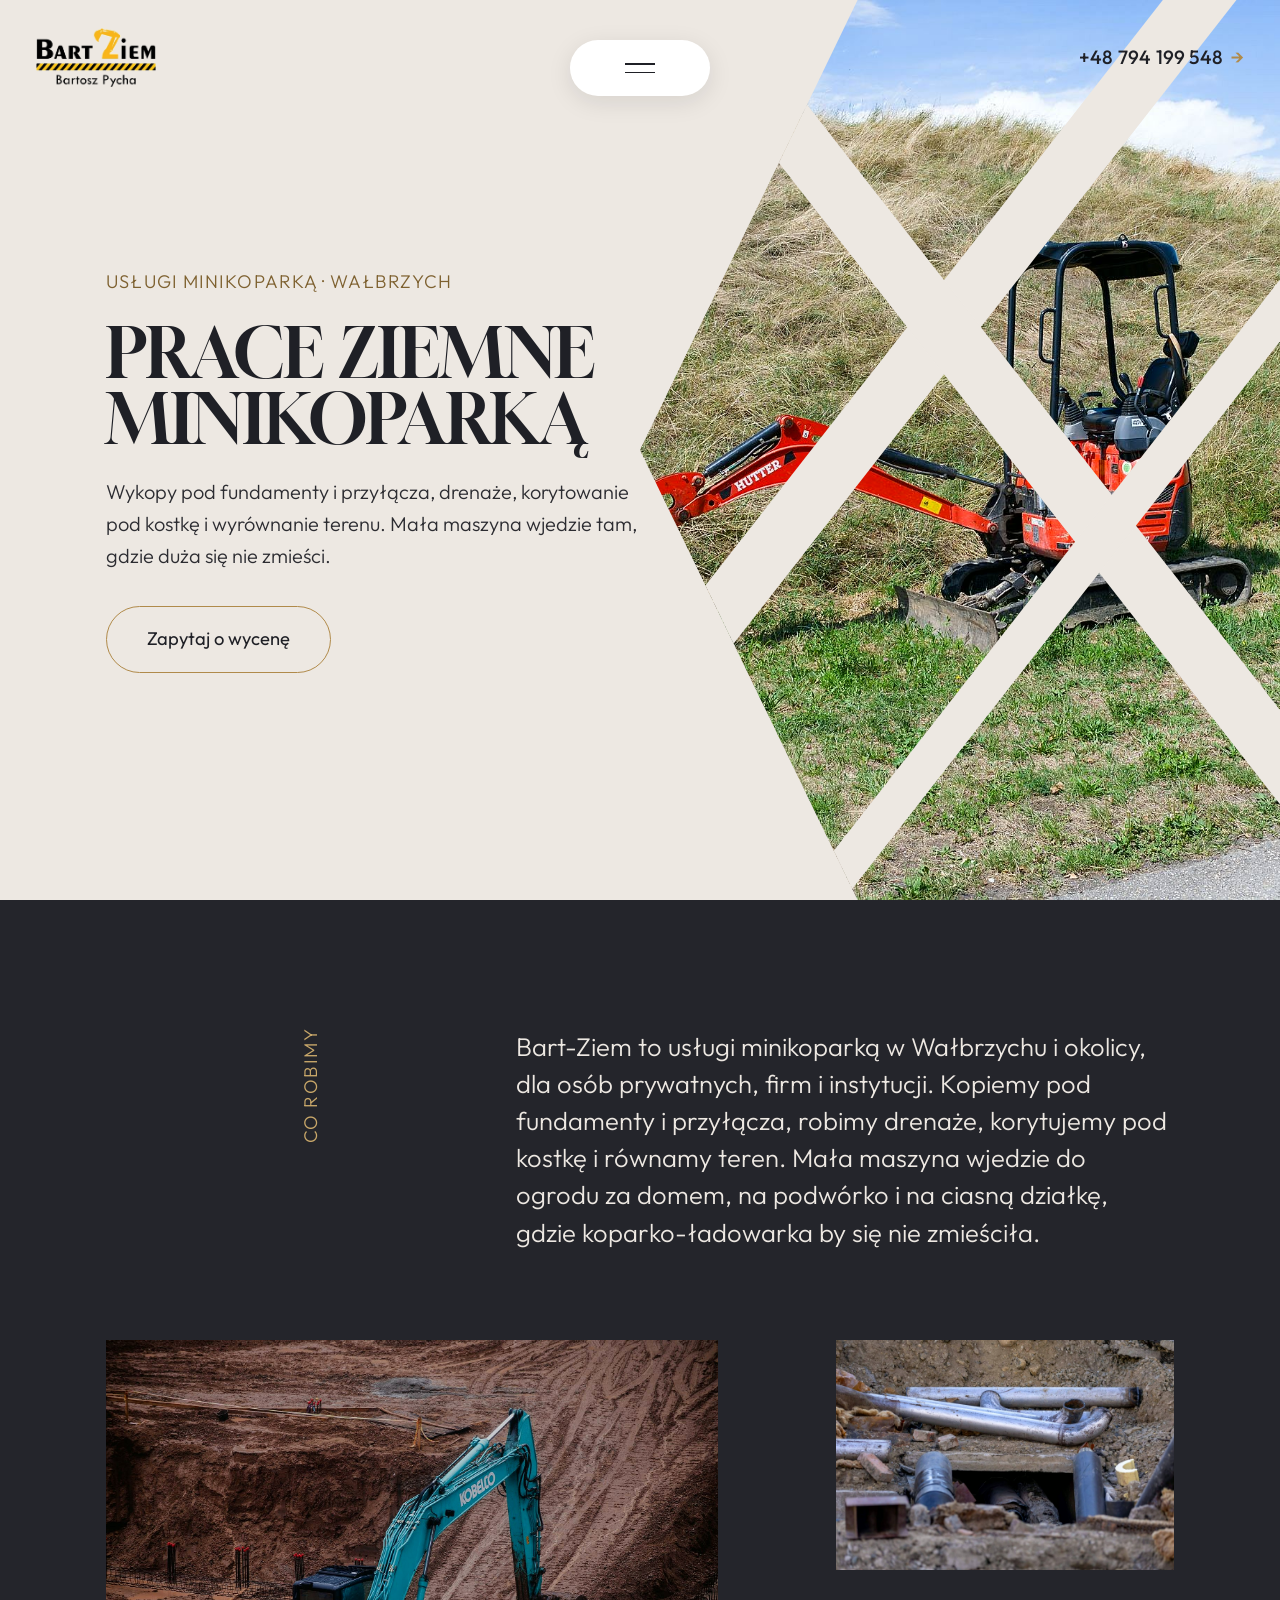
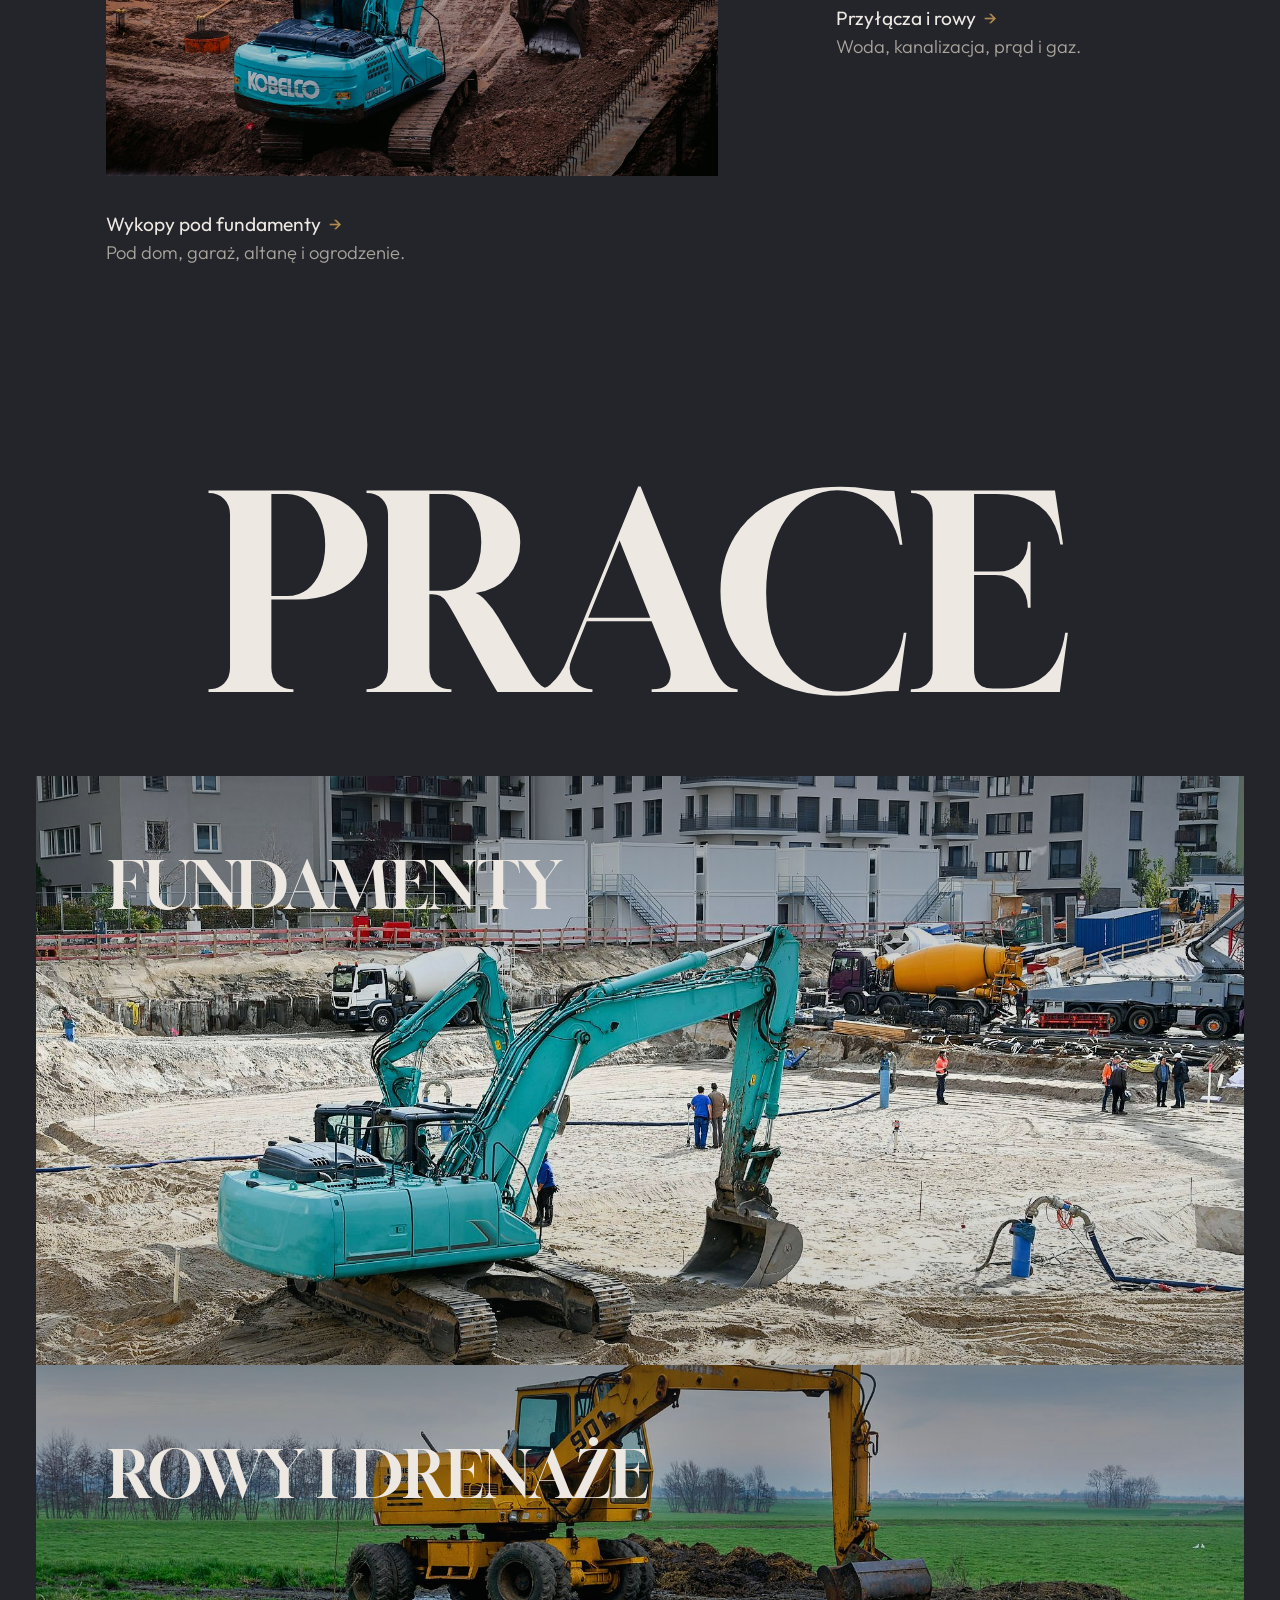
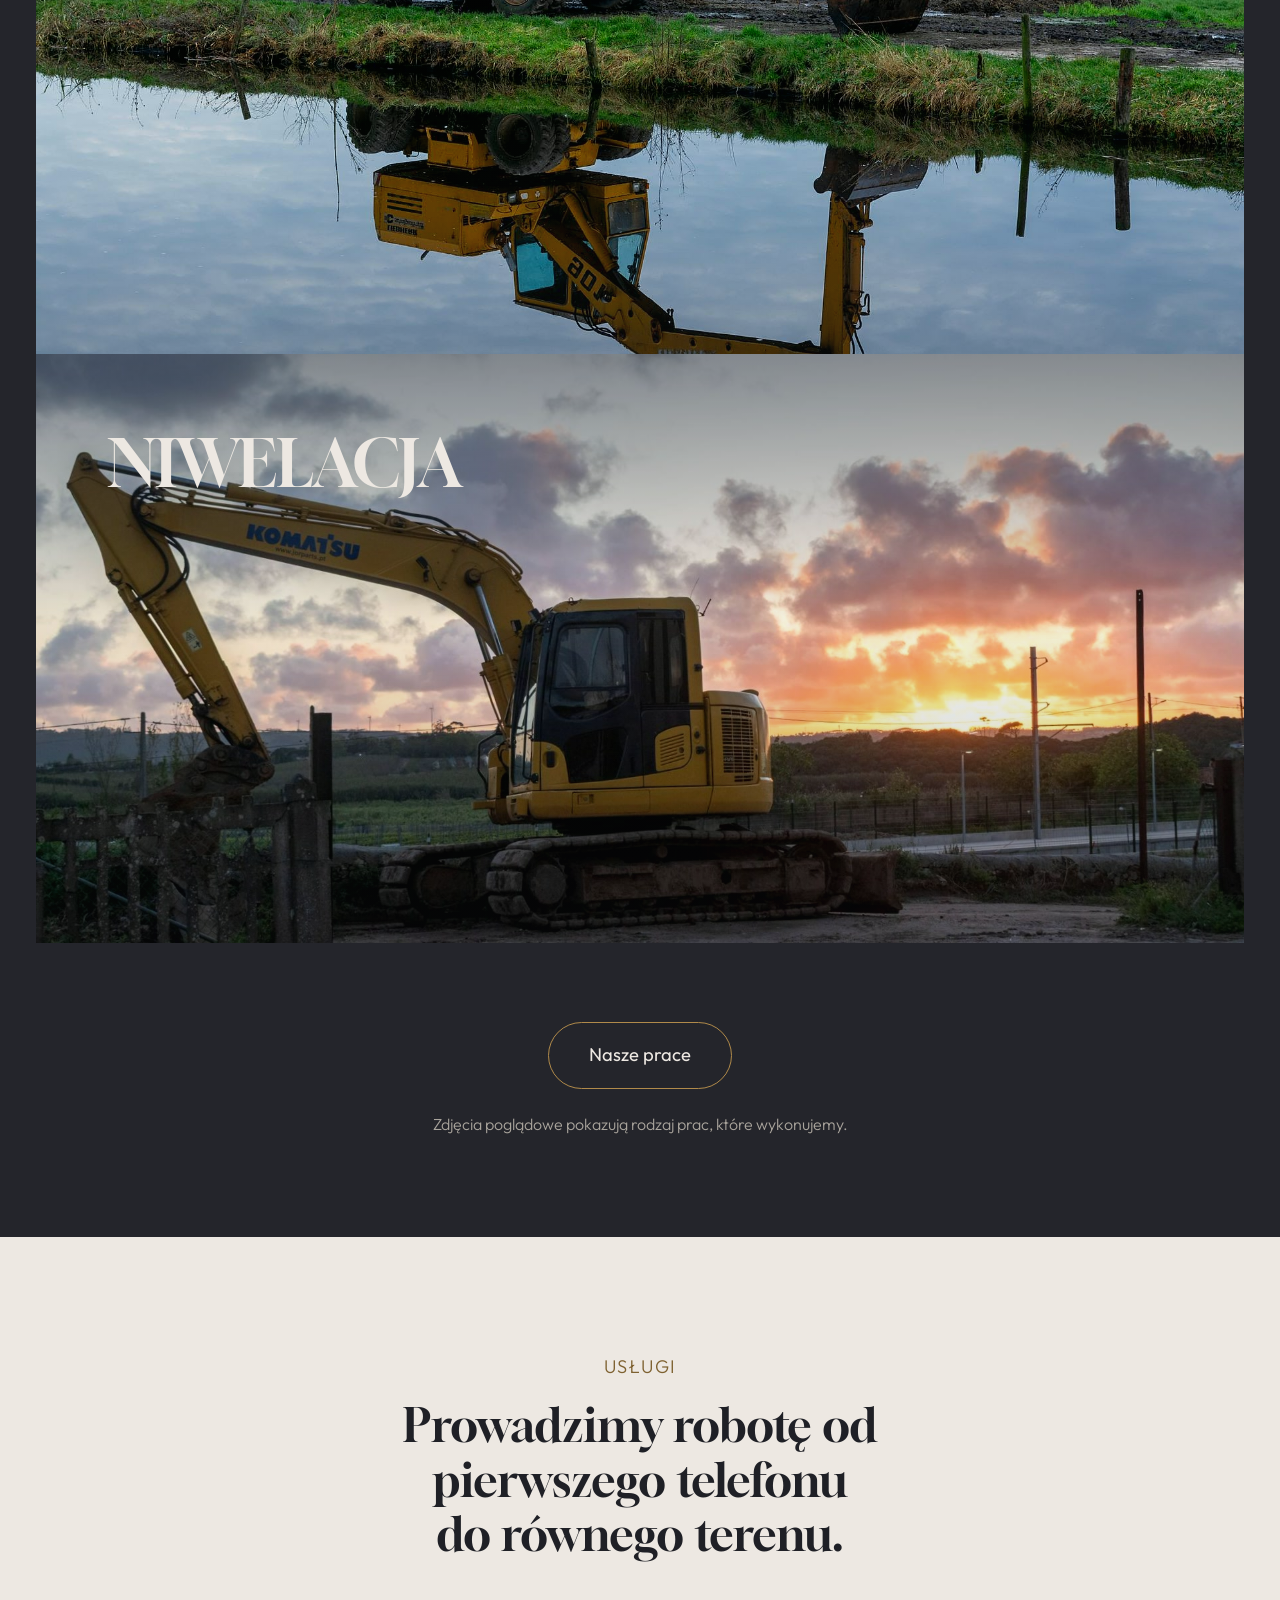
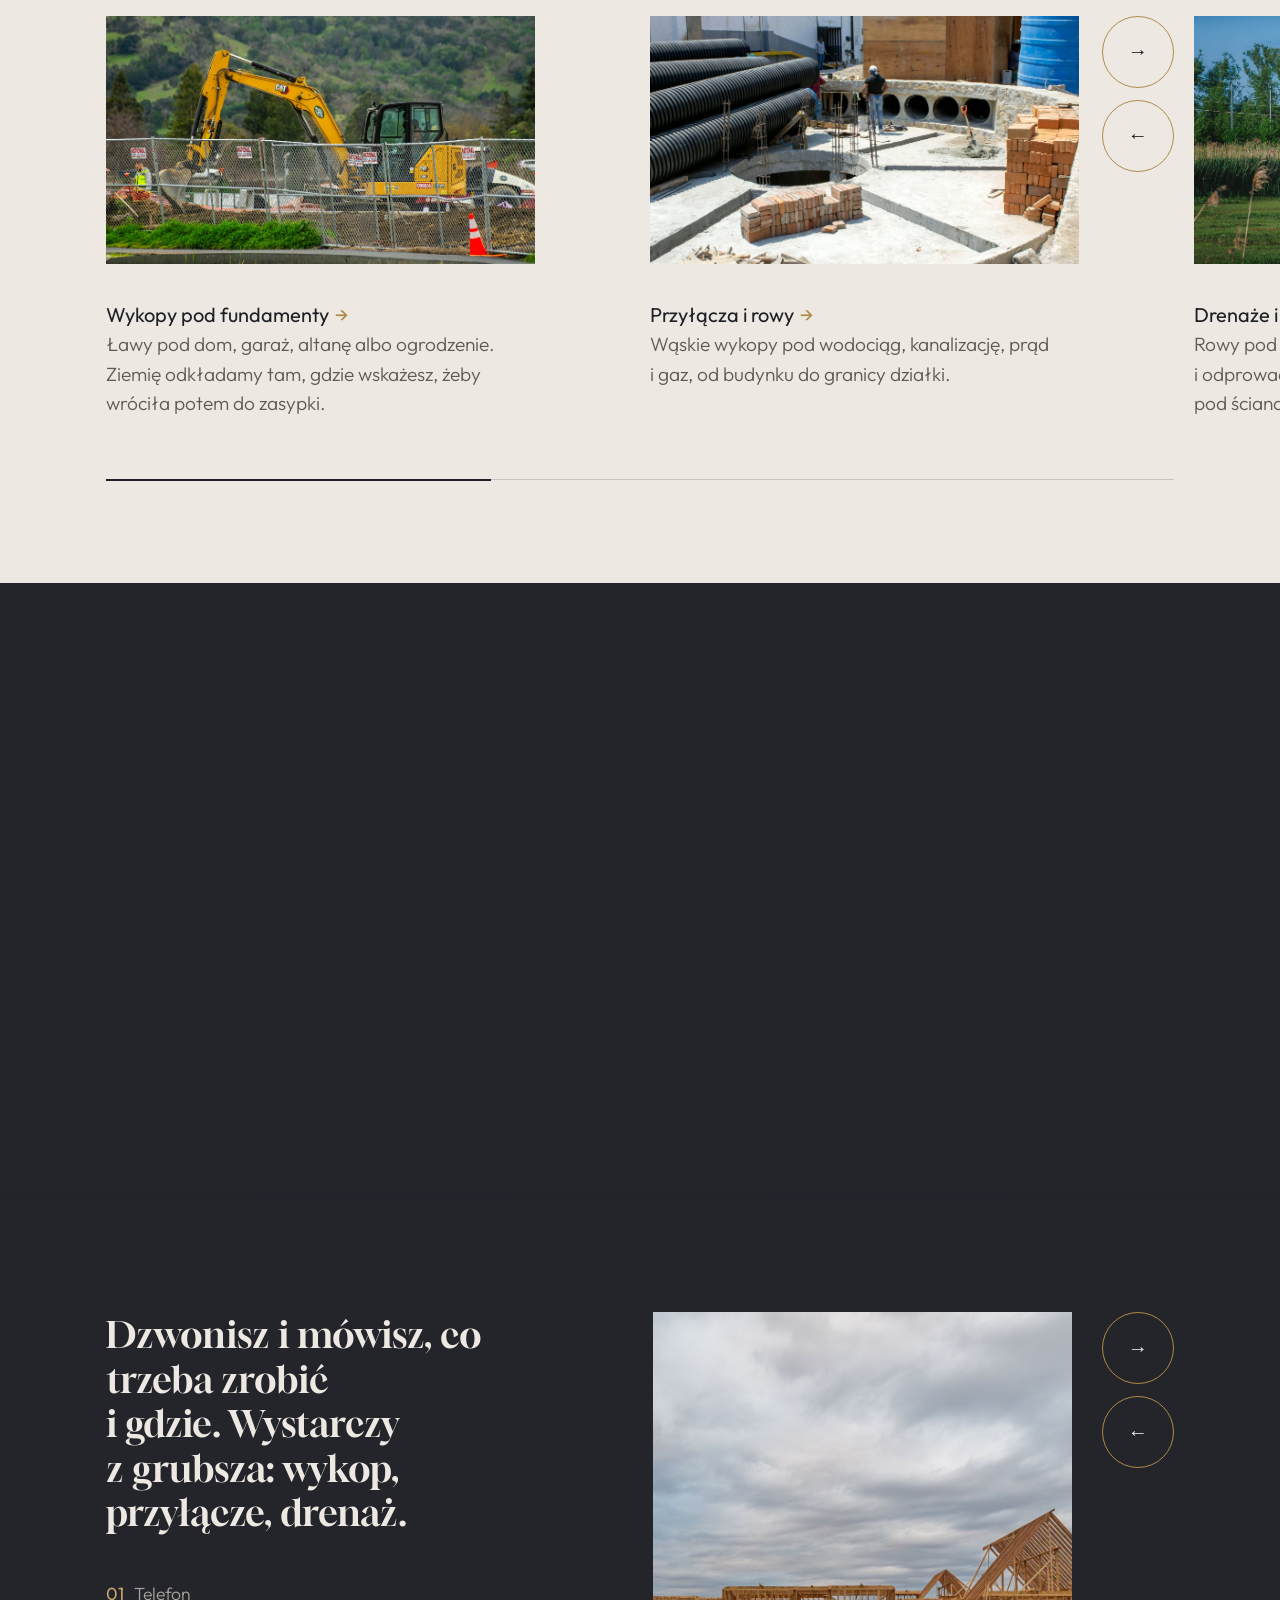
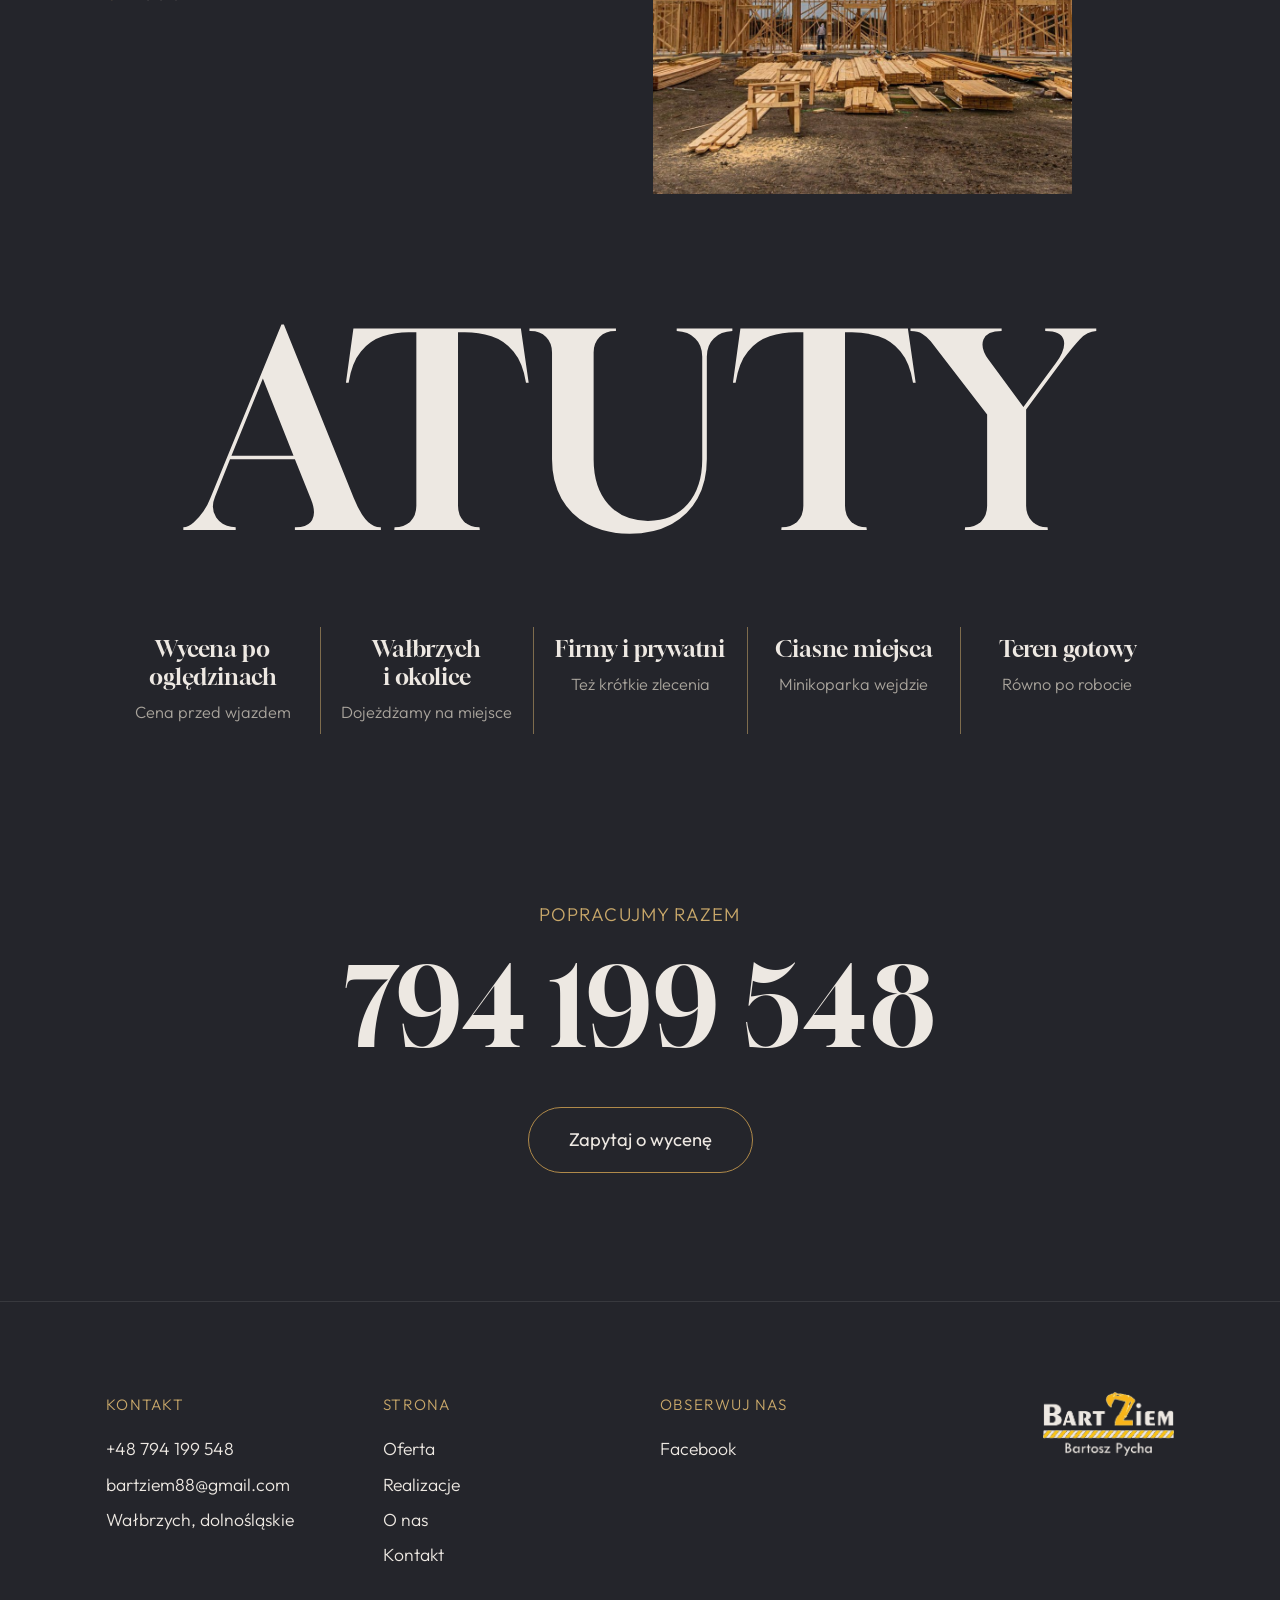
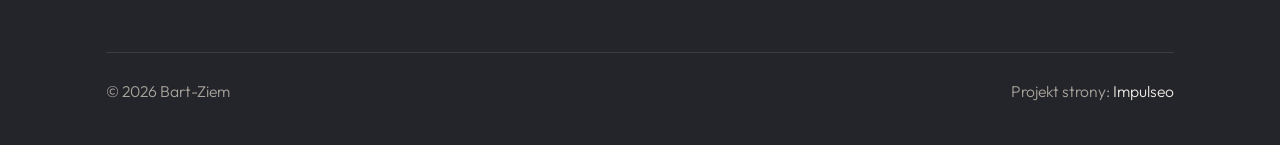
==== commit 569364fc: "[claude-edit][cmt:490f7263-c2a8-4a29-a22b-739a3228ff44] Strona przerobiona na układ wzoru klindworth" ====
--- a/index.html
+++ b/index.html
@@ -20,170 +20,174 @@
 <script type="application/ld+json">{"@context": "https://schema.org", "@type": "LocalBusiness", "name": "Bart-Ziem", "url": "https://kris20032.github.io/bartziem/", "telephone": "+48794199548", "image": "https://kris20032.github.io/bartziem/img/og.jpg", "areaServed": "Wałbrzych", "sameAs": ["https://www.facebook.com/bartziemwalbrzych/"]}</script>
 <link rel="preconnect" href="https://fonts.googleapis.com">
 <link rel="preconnect" href="https://fonts.gstatic.com" crossorigin>
-<link href="https://fonts.googleapis.com/css2?family=Space+Grotesk:wght@500;600;700&family=DM+Sans:opsz,wght@9..40,400;9..40,500;9..40,600&display=swap" rel="stylesheet">
-<link rel="stylesheet" href="assets/styles.css?v=f7144522">
+<link href="https://fonts.googleapis.com/css2?family=Gloock&family=Outfit:wght@300;400;500&display=swap" rel="stylesheet">
+<link rel="stylesheet" href="assets/styles.css?v=20261020">
+<link rel="stylesheet" href="assets/kw.css?v=20261020">
 </head>
-<body>
+<body class="kw">
 
-<header class="nav">
-  <div class="wrap nav-inner">
-    <a class="brand brand-has-logo" href="index.html"><img class="brand-logo" src="img/logo.png" alt="Bart-Ziem" width="545" height="266" decoding="async"></a>
-    <nav class="nav-links">
-      <a href="oferta.html">Oferta</a>
-      <a href="realizacje.html">Realizacje</a>
-      <a href="o-nas.html">O nas</a>
-      <a href="kontakt.html">Kontakt</a>
-      <a href="tel:+48794199548" class="btn btn-accent">Zadzwoń +48 794 199 548</a>
-    </nav>
-    <button class="nav-toggle" aria-label="Menu"><span></span><span></span><span></span></button>
+<header class="kw-head">
+  <a class="kw-logo" href="index.html"><img src="img/logo.png" alt="Bart-Ziem" width="545" height="266" decoding="async"></a>
+  <a class="kw-phone" href="tel:+48794199548">+48 794 199 548 <span class="kw-arr">→</span></a>
+</header>
+<button class="kw-pill" type="button" aria-label="Menu" aria-expanded="false"><span></span><span></span></button>
+<div class="kw-menu" role="dialog" aria-label="Menu">
+  <a class="kw-menu-logo" href="index.html"><img src="img/logo-light.png" alt="Bart-Ziem" width="545" height="266"></a>
+  <nav class="kw-menu-main">
+    <a href="index.html">Start</a>
+    <a href="oferta.html">Oferta</a>
+    <a href="realizacje.html">Realizacje</a>
+    <a href="o-nas.html">O nas</a>
+    <a href="kontakt.html">Kontakt</a>
+  </nav>
+  <div class="kw-menu-col">
+    <p>Usługi minikoparką</p>
+    <a href="oferta.html">Wykopy pod fundamenty</a>
+    <a href="oferta.html">Przyłącza i rowy</a>
+    <a href="oferta.html">Drenaże i odwodnienia</a>
+    <a href="oferta.html">Niwelacja terenu</a>
+    <a href="oferta.html">Korytowanie pod kostkę</a>
+    <a href="oferta.html">Prace w ciasnych miejscach</a>
   </div>
-</header>
+  <div class="kw-menu-col">
+    <p>Kontakt</p>
+    <a href="tel:+48794199548">+48 794 199 548</a>
+    <a href="mailto:bartziem88@gmail.com">bartziem88@gmail.com</a>
+    <a href="https://www.facebook.com/bartziemwalbrzych/" target="_blank" rel="noopener">Facebook</a>
+    <p class="kw-gap">Obszar</p>
+    <a href="kontakt.html">Wałbrzych i okolice</a>
+  </div>
+</div>
 
 <main>
-<section class="hero-fach">
-  <img class="hf-photo" src="img/hero.jpg" fetchpriority="high" data-rotate="img/g12.jpg|img/g8.jpg" alt="Bart-Ziem" width="1880" height="1253">
-  <div class="hf-panel">
-    <div class="hf-inner">
-      <span class="hf-kicker">Usługi minikoparką · Wałbrzych i okolice</span>
-      <h1 class="hf-title">Prace ziemne minikoparką <em>tam, gdzie duża maszyna nie wjedzie.</em></h1>
-      <p class="hf-lead">Wykopy pod fundamenty i przyłącza, drenaże, korytowanie pod kostkę i wyrównanie terenu w Wałbrzychu i okolicy.</p>
-      <a class="hf-phone" href="tel:+48794199548"><span class="hf-phone-lab">Zadzwoń teraz</span><span class="hf-phone-num"><svg class="ico-tel" width="16" height="16" viewBox="0 0 24 24" fill="none" aria-hidden="true"><path d="M6.6 10.8a15.5 15.5 0 0 0 6.6 6.6l2.2-2.2a1 1 0 0 1 1-.24 11.4 11.4 0 0 0 3.6.58 1 1 0 0 1 1 1V20a1 1 0 0 1-1 1A17 17 0 0 1 3 4a1 1 0 0 1 1-1h3.5a1 1 0 0 1 1 1c0 1.25.2 2.46.58 3.6a1 1 0 0 1-.25 1l-2.23 2.2Z" fill="currentColor"/></svg> +48 794 199 548</span></a>
-      <div class="hf-actions">
-        <a href="kontakt.html" class="btn btn-accent">Zapytaj o wycenę <span class="arr">→</span></a>
-        <a href="tel:+48794199548" class="btn btn-ghost hf-ghost">Zadzwoń +48 794 199 548</a>
+<section class="kw-hero">
+  <div class="kw-hero-txt">
+    <span class="kw-kicker">Usługi minikoparką · Wałbrzych</span>
+    <h1>Prace ziemne minikoparką</h1>
+    <p>Wykopy pod fundamenty i&nbsp;przyłącza, drenaże, korytowanie pod kostkę i&nbsp;wyrównanie terenu. Mała maszyna wjedzie tam, gdzie duża się nie zmieści.</p>
+    <a class="kw-btn" href="kontakt.html">Zapytaj o&nbsp;wycenę</a>
+  </div>
+  <div class="kw-hero-art" aria-hidden="true">
+    <img src="img/hero.jpg" fetchpriority="high" alt="" width="1880" height="1253">
+    <i></i><i></i><i></i>
+  </div>
+</section>
+
+<section class="kw-dark kw-sec">
+  <div class="kw-intro reveal">
+    <span class="kw-vert">Co robimy</span>
+    <p>Bart-Ziem to usługi minikoparką w&nbsp;Wałbrzychu i&nbsp;okolicy, dla osób prywatnych, firm i&nbsp;instytucji. Kopiemy pod fundamenty i&nbsp;przyłącza, robimy drenaże, korytujemy pod kostkę i&nbsp;równamy teren. Mała maszyna wjedzie do ogrodu za domem, na podwórko i&nbsp;na ciasną działkę, gdzie koparko-ładowarka by się nie zmieściła.</p>
+  </div>
+  <div class="kw-pair">
+    <figure class="reveal">
+      <a href="oferta.html"><span class="kw-ph"><img src="img/g1.jpg" alt="Wykop pod fundamenty" width="1880" height="1253" decoding="async"></span></a>
+      <figcaption><a class="kw-link" href="oferta.html">Wykopy pod fundamenty <span class="kw-arr">→</span></a><span class="kw-sub">Pod dom, garaż, altanę i&nbsp;ogrodzenie.</span></figcaption>
+    </figure>
+    <figure class="reveal">
+      <a href="oferta.html"><span class="kw-ph"><img src="img/g2.jpg" alt="Przyłącza w wykopie" width="1776" height="1120" decoding="async"></span></a>
+      <figcaption><a class="kw-link" href="oferta.html">Przyłącza i&nbsp;rowy <span class="kw-arr">→</span></a><span class="kw-sub">Woda, kanalizacja, prąd i&nbsp;gaz.</span></figcaption>
+    </figure>
+  </div>
+</section>
+
+<section class="kw-dark kw-huge-wrap">
+  <h2 class="kw-huge reveal">Prace</h2>
+</section>
+<section class="kw-dark kw-works">
+  <a class="kw-work reveal" href="realizacje.html"><img src="img/g9.jpg" alt="Wykop pod fundamenty na budowie" loading="lazy" width="1880" height="1251" decoding="async"><h3>Fundamenty</h3></a>
+  <a class="kw-work reveal" href="realizacje.html"><img src="img/g4.jpg" alt="Rów odwadniający przy polu" loading="lazy" width="1880" height="1253" decoding="async"><h3>Rowy i&nbsp;drenaże</h3></a>
+  <a class="kw-work reveal" href="realizacje.html"><img src="img/g8.jpg" alt="Koparka przy niwelacji terenu" loading="lazy" width="1808" height="1168" decoding="async"><h3>Niwelacja</h3></a>
+</section>
+<section class="kw-dark kw-works-cta">
+  <a class="kw-btn" href="realizacje.html">Nasze prace</a>
+  <p>Zdjęcia poglądowe pokazują rodzaj prac, które wykonujemy.</p>
+</section>
+
+<section class="kw-srv-sec">
+  <div class="kw-srv-head reveal">
+    <span class="kw-kicker">Usługi</span>
+    <h2>Prowadzimy robotę od pierwszego telefonu do równego terenu.</h2>
+  </div>
+  <div class="kw-srv-wrap" data-kw-carousel>
+    <div class="kw-arrows"><button type="button" data-dir="1" aria-label="Dalej">→</button><button type="button" data-dir="-1" aria-label="Wstecz">←</button></div>
+    <div class="kw-srv-track">
+      <div class="kw-srv-item"><a href="oferta.html"><span class="kw-ph"><img src="img/g7.jpg" alt="Wykopy pod fundamenty" loading="lazy" width="1880" height="1253" decoding="async"></span><h3>Wykopy pod fundamenty<span class="kw-arr">→</span></h3></a><p>Ławy pod dom, garaż, altanę albo ogrodzenie. Ziemię odkładamy tam, gdzie wskażesz, żeby wróciła potem do zasypki.</p></div>
+      <div class="kw-srv-item"><a href="oferta.html"><span class="kw-ph"><img src="img/g3.jpg" alt="Przyłącza i rowy" loading="lazy" width="1808" height="1168" decoding="async"></span><h3>Przyłącza i&nbsp;rowy<span class="kw-arr">→</span></h3></a><p>Wąskie wykopy pod wodociąg, kanalizację, prąd i&nbsp;gaz, od budynku do granicy działki.</p></div>
+      <div class="kw-srv-item"><a href="oferta.html"><span class="kw-ph"><img src="img/g6.jpg" alt="Drenaże i odwodnienia" loading="lazy" width="1880" height="1253" decoding="async"></span><h3>Drenaże i&nbsp;odwodnienia<span class="kw-arr">→</span></h3></a><p>Rowy pod drenaż wokół domu, studnie chłonne i&nbsp;odprowadzenie deszczówki, żeby woda nie stała pod ścianą.</p></div>
+      <div class="kw-srv-item"><a href="oferta.html"><span class="kw-ph"><img src="img/g10.jpg" alt="Niwelacja i prace w ogrodzie" loading="lazy" width="1880" height="1253" decoding="async"></span><h3>Niwelacja i&nbsp;ogród<span class="kw-arr">→</span></h3></a><p>Wyrównanie działki pod trawnik, rozplantowanie ziemi po budowie, skarpy, doły pod drzewa i&nbsp;oczko wodne.</p></div>
+      <div class="kw-srv-item"><a href="oferta.html"><span class="kw-ph"><img src="img/k5.jpg" alt="Podjazd z kostki na równym korycie" loading="lazy" width="1600" height="1068" decoding="async"></span><h3>Korytowanie pod kostkę<span class="kw-arr">→</span></h3></a><p>Zdejmujemy ziemię na głębokość pod podbudowę podjazdu, ścieżki albo tarasu, żeby brukarz dostał równe koryto.</p></div>
+      <div class="kw-srv-item"><a href="oferta.html"><span class="kw-ph"><img src="img/g5.jpg" alt="Minikoparka przy budynku" loading="lazy" width="1880" height="1253" decoding="async"></span><h3>Ciasne miejsca<span class="kw-arr">→</span></h3></a><p>Podwórka, przejścia między budynkami, działki za domem i&nbsp;teren przy istniejącym ogrodzeniu.</p></div>
+    </div>
+  </div>
+  <div class="kw-progress" aria-hidden="true"><i></i></div>
+</section>
+
+<section class="stopklatka kw-stk" aria-hidden="true">
+  <div class="stk-bg" style="background-image:url(img/k6.jpg)"></div>
+</section>
+
+<section class="kw-dark kw-sec kw-pt-s">
+  <div class="kw-steps" data-kw-slider>
+    <div class="kw-arrows"><button type="button" data-dir="1" aria-label="Następny krok">→</button><button type="button" data-dir="-1" aria-label="Poprzedni krok">←</button></div>
+    <div class="kw-steps-view">
+      <div class="kw-steps-track">
+        <div class="kw-step"><div><blockquote>Dzwonisz i&nbsp;mówisz, co trzeba zrobić i&nbsp;gdzie. Wystarczy z&nbsp;grubsza: wykop, przyłącze, drenaż.</blockquote><p class="kw-step-lab"><b>01</b>Telefon</p></div><span class="kw-ph"><img src="img/k1.jpg" alt="Działka przed rozpoczęciem prac" loading="lazy" width="1600" height="1066" decoding="async"></span></div>
+        <div class="kw-step"><div><blockquote>Przyjeżdżamy, sprawdzamy dojazd i&nbsp;grunt. Podajemy cenę i&nbsp;ustalamy dzień wjazdu.</blockquote><p class="kw-step-lab"><b>02</b>Oględziny i&nbsp;wycena</p></div><span class="kw-ph"><img src="img/k2.jpg" alt="Budowa domu z ziemią z wykopu" loading="lazy" width="1600" height="1066" decoding="async"></span></div>
+        <div class="kw-step"><div><blockquote>Kopiemy, zasypujemy i&nbsp;równamy, pilnując ogrodzenia, trawnika i&nbsp;tego, co już stoi na działce.</blockquote><p class="kw-step-lab"><b>03</b>Praca minikoparką</p></div><span class="kw-ph"><img src="img/k3.jpg" alt="Teren w trakcie prac ziemnych" loading="lazy" width="1200" height="800" decoding="async"></span></div>
+        <div class="kw-step"><div><blockquote>Zostawiamy wyrównaną działkę, gotową dla murarzy, brukarza albo pod ogród.</blockquote><p class="kw-step-lab"><b>04</b>Teren gotowy</p></div><span class="kw-ph"><img src="img/k4.jpg" alt="Wyrównany teren przy domu" loading="lazy" width="1600" height="1068" decoding="async"></span></div>
       </div>
     </div>
   </div>
 </section>
-<section class="fach-promise">
-  <div class="wrap">
-    <ul class="fp-row reveal"><li>Wycena po oględzinach</li><li>Wałbrzych i okolice</li><li>Dla firm i osób prywatnych</li></ul>
-  </div>
+
+<section class="kw-dark kw-sec kw-pt-0">
+  <h2 class="kw-huge reveal">Atuty</h2>
+  <ul class="kw-perks reveal">
+    <li><strong>Wycena po oględzinach</strong><span>Cena przed wjazdem</span></li>
+    <li><strong>Wałbrzych i&nbsp;okolice</strong><span>Dojeżdżamy na miejsce</span></li>
+    <li><strong>Firmy i&nbsp;prywatni</strong><span>Też krótkie zlecenia</span></li>
+    <li><strong>Ciasne miejsca</strong><span>Minikoparka wejdzie</span></li>
+    <li><strong>Teren gotowy</strong><span>Równo po robocie</span></li>
+  </ul>
 </section>
-<section class="gateways-band">
-  <div class="wrap">
-    <div class="gateways">
-      <a href="oferta.html" class="gateway reveal"><img src="img/g1.jpg" alt="Wykopy pod fundamenty" loading="lazy" width="1880" height="1253" decoding="async"><span class="g-ttl">Wykopy pod fundamenty</span></a>
-      <a href="oferta.html" class="gateway reveal"><img src="img/g2.jpg" alt="Przyłącza i rowy" loading="lazy" width="1776" height="1120" decoding="async"><span class="g-ttl">Przyłącza i rowy</span></a>
-      <a href="oferta.html" class="gateway reveal"><img src="img/g3.jpg" alt="Drenaże i odwodnienia" loading="lazy" width="1808" height="1168" decoding="async"><span class="g-ttl">Drenaże i odwodnienia</span></a>
-    </div>
-  </div>
-</section>
-<section class="proces proces-os fachowcy">
-  <div class="wrap proc-grid">
-    <div class="proc-side">
-      <div class="head reveal">
-        <span class="eyebrow">Jak pracujemy</span>
-        <h2>Wiesz, na czym stoisz - na każdym etapie</h2>
-        <p>Od pierwszego telefonu do odbioru roboty - krok po kroku.</p>
-      </div>
-      <div class="proc-count" aria-hidden="true"><span class="pc-cur">01</span><span class="pc-all">/ 04</span></div>
-      <div class="proc-bar" aria-hidden="true"><i></i></div>
-      <p class="proc-now" aria-hidden="true">Telefon</p>
-    </div>
-    <ol class="proces-line">
-      <li class="reveal"><span class="pno">01</span><h3>Telefon</h3><p>Dzwonisz i mówisz, co trzeba zrobić i gdzie. Wystarczy z grubsza: wykop, przyłącze, drenaż.</p></li>
-      <li class="reveal"><span class="pno">02</span><h3>Oględziny i wycena</h3><p>Sprawdzamy dojazd i grunt, podajemy cenę i ustalamy dzień wjazdu.</p></li>
-      <li class="reveal"><span class="pno">03</span><h3>Praca minikoparką</h3><p>Kopiemy, zasypujemy i równamy, pilnując ogrodzenia, trawnika i tego, co już stoi na działce.</p></li>
-      <li class="reveal"><span class="pno">04</span><h3>Teren gotowy</h3><p>Zostawiamy wyrównaną działkę, gotową dla murarzy, brukarza albo pod ogród.</p></li>
-    </ol>
-  </div>
-</section>
-<section>
-  <div class="wrap">
-    <div class="head reveal">
-      <span class="eyebrow">Realizacje</span>
-      <h2>Jakie prace wykonujemy</h2>
-      <p>Wykopy, przyłącza, drenaże i wyrównanie terenu. Zdjęcia poglądowe pokazują rodzaj prac, które wykonujemy.</p>
-    </div>
-    <div class="gallery">
-      <div class="tile t-two3 reveal"><img src="img/g4.jpg" alt="Bart-Ziem" loading="lazy" width="1880" height="1253" decoding="async"></div>
-      <div class="tile t-third reveal"><img src="img/g5.jpg" alt="Bart-Ziem" loading="lazy" width="1880" height="1253" decoding="async"></div>
-      <div class="tile t-third reveal"><img src="img/g6.jpg" alt="Bart-Ziem" loading="lazy" width="1880" height="1253" decoding="async"></div>
-      <div class="tile t-third reveal"><img src="img/g7.jpg" alt="Bart-Ziem" loading="lazy" width="1880" height="1253" decoding="async"></div>
-      <div class="tile t-third reveal"><img src="img/g9.jpg" alt="Bart-Ziem" loading="lazy" width="1880" height="1251" decoding="async"></div>
-    </div>
-    <div style="margin-top:var(--space-7)" class="reveal"><a href="realizacje.html" class="btn btn-accent">Pełna galeria <span class="arr">→</span></a></div>
-  </div>
-</section>
-<section class="fach-uslugi">
-  <div class="wrap">
-    <div class="head reveal">
-      <span class="eyebrow">Zakres prac</span>
-      <h2>Co robimy minikoparką</h2>
-      <p>Najczęstsze zlecenia. Przy każdym piszę, co wchodzi w zakres.</p>
-    </div>
-    <ul class="fu-list">
-      <li class="fu-row reveal"><div class="fu-name">Wykopy pod fundamenty</div><div class="fu-desc">Ławy fundamentowe pod dom, garaż, altanę albo ogrodzenie. Ziemię odkładamy w miejscu, które wskażesz, żeby wróciła potem do zasypki.</div><a class="fu-cta" href="kontakt.html">Wycena <span class="arr">→</span></a></li>
-      <li class="fu-row reveal"><div class="fu-name">Przyłącza i rowy</div><div class="fu-desc">Wąskie wykopy pod wodociąg, kanalizację, prąd i gaz, od budynku do granicy działki.</div><a class="fu-cta" href="kontakt.html">Wycena <span class="arr">→</span></a></li>
-      <li class="fu-row reveal"><div class="fu-name">Drenaże i odwodnienia</div><div class="fu-desc">Rowy pod drenaż wokół domu, studnie chłonne i odprowadzenie deszczówki, żeby woda nie stała pod ścianą ani na trawniku.</div><a class="fu-cta" href="kontakt.html">Wycena <span class="arr">→</span></a></li>
-      <li class="fu-row reveal"><div class="fu-name">Niwelacja i prace w ogrodzie</div><div class="fu-desc">Wyrównanie działki pod trawnik, rozplantowanie ziemi po budowie, profilowanie skarpy i spadku od domu, doły pod drzewa i oczko wodne.</div><a class="fu-cta" href="kontakt.html">Wycena <span class="arr">→</span></a></li>
-      <li class="fu-row reveal"><div class="fu-name">Korytowanie pod kostkę</div><div class="fu-desc">Zdejmujemy ziemię na głębokość pod podbudowę podjazdu, ścieżki albo tarasu, żeby brukarz dostał równe koryto.</div><a class="fu-cta" href="kontakt.html">Wycena <span class="arr">→</span></a></li>
-      <li class="fu-row reveal"><div class="fu-name">Prace w ciasnych miejscach</div><div class="fu-desc">Podwórka, przejścia między budynkami, działki za domem i teren przy istniejącym ogrodzeniu.</div><a class="fu-cta" href="kontakt.html">Wycena <span class="arr">→</span></a></li>
-    </ul>
-    <div style="margin-top:var(--space-7)" class="reveal"><a href="oferta.html" class="btn btn-ghost">Pełna oferta <span class="arr">→</span></a></div>
-  </div>
-</section>
-<section class="stopklatka" aria-hidden="true">
-  <div class="stk-bg" style="background-image:url(img/g10.jpg)"></div>
-</section>
-<section class="opinie op-fallback">
-  <div class="wrap">
-    <div class="head center reveal">
-      <span class="eyebrow">Opinie</span>
-      <h2>Co mówią klienci</h2>
-      <p>Najszybciej przez telefon.</p>
-    </div>
-  </div>
-</section>
-<section class="cta">
-  <div class="wrap">
-    <div class="reveal">
-      <span class="eyebrow">Współpraca</span>
-      <h2>Potrzebujesz fachowca? Wycenimy za darmo.</h2>
-      <p>Napisz, co jest do zrobienia - obejrzymy na miejscu i wycenimy. Bez zobowiązań.</p>
-    </div>
-    <div class="cta-actions reveal">
-      <a href="kontakt.html" class="btn btn-light">Zapytaj o wycenę <span class="arr">→</span></a>
-      <a href="tel:+48794199548" class="btn btn-ghost btn-ghost-cta">+48 794 199 548</a>
-    </div>
-  </div>
+
+<section class="kw-dark kw-sec kw-cta kw-pt-xs">
+  <span class="kw-kicker reveal">Popracujmy razem</span>
+  <h2 class="reveal"><a href="tel:+48794199548">794 199 548</a></h2>
+  <a class="kw-btn reveal" href="kontakt.html">Zapytaj o&nbsp;wycenę</a>
 </section>
 </main>
 
-<footer>
-  <div class="wrap">
-    <div class="foot-grid">
-      <div class="foot-brand">
-        <div class="name">Bart-Ziem</div>
-        <p>Wykopy pod fundamenty i przyłącza, drenaże, korytowanie pod kostkę i wyrównanie terenu w Wałbrzychu i okolicy.</p>
-      </div>
-      <div class="foot-col">
-        <h4>Nawigacja</h4>
-        <a href="oferta.html">Oferta</a>
-        <a href="realizacje.html">Realizacje</a>
-        <a href="o-nas.html">O nas</a>
-        <a href="kontakt.html">Kontakt</a>
-      </div>
-      <div class="foot-col">
-        <h4>Kontakt</h4>
-        <a href="tel:+48794199548">+48 794 199 548</a>
-        <a href="mailto:bartziem88@gmail.com">bartziem88@gmail.com</a>
-        <p>Wałbrzych, dolnośląskie</p>
-      <div class="foot-soc">
-        <a class="soc" href="https://www.facebook.com/bartziemwalbrzych/" target="_blank" rel="noopener" aria-label="Facebook - Bart-Ziem"><svg viewBox="0 0 24 24" aria-hidden="true" focusable="false"><path d="M9.101 23.691v-7.98H6.627v-3.667h2.474v-1.58c0-4.085 1.848-5.978 5.858-5.978.401 0 .955.042 1.468.103a8.68 8.68 0 0 1 1.141.195v3.325a8.623 8.623 0 0 0-.653-.036 26.805 26.805 0 0 0-.733-.009c-.707 0-1.259.096-1.675.309a1.686 1.686 0 0 0-.679.622c-.258.42-.374.995-.374 1.752v1.297h3.919l-.386 2.103-.287 1.564h-3.246v8.245C19.396 23.238 24 18.179 24 12.044c0-6.627-5.373-12-12-12s-12 5.373-12 12c0 5.628 3.874 10.35 9.101 11.647Z" fill="currentColor"/></svg></a>
-      </div>
-      </div>
-    </div>
-    <div class="foot-bot">
-      <span>© 2026 Bart-Ziem</span>
-      <span>Projekt strony: <a class="foot-credit" href="https://impulseo.pl" target="_blank" rel="noopener">Impulseo</a></span>
-    </div>
+<footer class="kw-foot">
+  <div class="kw-foot-grid">
+    <nav class="kw-foot-nav">
+      <p>Kontakt</p>
+      <a href="tel:+48794199548">+48 794 199 548</a>
+      <a href="mailto:bartziem88@gmail.com">bartziem88@gmail.com</a>
+      <span>Wałbrzych, dolnośląskie</span>
+    </nav>
+    <nav class="kw-foot-nav">
+      <p>Strona</p>
+      <a href="oferta.html">Oferta</a>
+      <a href="realizacje.html">Realizacje</a>
+      <a href="o-nas.html">O nas</a>
+      <a href="kontakt.html">Kontakt</a>
+    </nav>
+    <nav class="kw-foot-nav">
+      <p>Obserwuj nas</p>
+      <a href="https://www.facebook.com/bartziemwalbrzych/" target="_blank" rel="noopener" aria-label="Facebook - Bart-Ziem">Facebook</a>
+    </nav>
+    <a class="kw-foot-logo" href="index.html"><img src="img/logo-light.png" alt="Bart-Ziem" width="545" height="266" loading="lazy"></a>
+  </div>
+  <div class="kw-foot-bot">
+    <span>© 2026 Bart-Ziem</span>
+    <span>Projekt strony: <a class="foot-credit" href="https://impulseo.pl" target="_blank" rel="noopener">Impulseo</a></span>
   </div>
 </footer>
 <div class="sticky-call"><a class="sc-call" href="tel:+48794199548"><svg class="ico-tel" width="16" height="16" viewBox="0 0 24 24" fill="none" aria-hidden="true"><path d="M6.6 10.8a15.5 15.5 0 0 0 6.6 6.6l2.2-2.2a1 1 0 0 1 1-.24 11.4 11.4 0 0 0 3.6.58 1 1 0 0 1 1 1V20a1 1 0 0 1-1 1A17 17 0 0 1 3 4a1 1 0 0 1 1-1h3.5a1 1 0 0 1 1 1c0 1.25.2 2.46.58 3.6a1 1 0 0 1-.25 1l-2.23 2.2Z" fill="currentColor"/></svg> Zadzwoń</a><a class="sc-quote" href="kontakt.html">Zapytaj o wycenę</a></div>
 <div class="demo-wazne" data-do="2026-10-26" data-cykl="3" hidden><svg class="dw-ico" width="13" height="13" viewBox="0 0 24 24" fill="none" aria-hidden="true"><circle cx="12" cy="12" r="8.6" stroke="currentColor" stroke-width="1.8"/><path d="M12 7.2V12l3.3 2" stroke="currentColor" stroke-width="1.8" stroke-linecap="round"/></svg><span class="dw-txt"></span></div>
 
-<script src="assets/main.js"></script>
+<script src="assets/main.js?v=20261020"></script>
+<script src="assets/kw.js?v=20261020"></script>
 </body>
 </html>
--- a/assets/kw.css
+++ b/assets/kw.css
@@ -0,0 +1,261 @@
+/* ============================================================
+   BART-ZIEM - układ wg wzoru (beż + grafit + złoty akcent,
+   szeryfowe nagłówki, hero z ukośnymi kadrami, wielkie słowa).
+   Ładowany PO styles.css - nadpisuje wygląd silnika.
+   ============================================================ */
+:root{
+  --kw-beige:#EDE8E2;
+  --kw-beige-2:#E4DDD4;
+  --kw-dark:#24252B;
+  --kw-dark-2:#2C2D34;
+  --kw-ink:#1F2026;
+  --kw-cream:#EDE8E2;
+  --kw-gold:#B08A4A;
+  --kw-gold-t:#7E6130;           /* złoto do tekstu na beżu (kontrast) */
+  --kw-gold-l:#C9A86A;           /* złoto do tekstu na grafiicie */
+  --kw-muted:#5E5A55;
+  --kw-muted-d:#A9A49C;
+  --kw-serif:'Gloock',Georgia,'Times New Roman',serif;
+  --kw-sans:'Outfit',system-ui,-apple-system,'Segoe UI',sans-serif;
+  --kw-pad:clamp(20px,8.3vw,120px);
+  --kw-ease:cubic-bezier(.16,.84,.44,1);
+  /* silnik czyta te zmienne w swoich klockach (podstrony) */
+  --accent:#9A7536;--accent-d:#7E6130;--accent-soft:rgba(176,138,74,.12);
+  --paper:#EDE8E2;--paper-2:#E4DDD4;--paper-3:#DCD4C9;
+  --ink:#1F2026;--ink-soft:#33343B;--muted:#5E5A55;--line:rgba(31,32,38,.14);
+  --dark:#24252B;
+  --font-display:'Gloock',Georgia,serif;
+  --font-body:'Outfit',system-ui,sans-serif;
+}
+body.kw{background:var(--kw-beige);color:var(--kw-ink);font-family:var(--kw-sans);font-weight:300}
+body.kw h1,body.kw h2,body.kw h3{font-family:var(--kw-serif);font-weight:400;letter-spacing:0}
+body.kw b,body.kw strong{font-weight:500}
+
+/* ---------- NAGŁÓWEK: logo / pigułka menu / telefon ---------- */
+.kw-head{position:absolute;inset:0 0 auto 0;z-index:40;display:flex;align-items:center;justify-content:space-between;
+  padding:28px clamp(20px,2.8vw,40px);pointer-events:none;background:none}
+.kw-head>*{pointer-events:auto}
+.kw-logo img{height:clamp(44px,4.6vw,62px);width:auto}
+.kw-phone{display:inline-flex;align-items:center;gap:8px;font-weight:500;font-size:1.2rem;color:var(--kw-ink);letter-spacing:.01em}
+.kw-phone .kw-arr{color:var(--kw-gold);transition:transform .5s var(--kw-ease)}
+.kw-phone:hover .kw-arr{transform:translateX(5px)}
+.kw-pill{position:fixed;top:40px;left:50%;transform:translateX(-50%);z-index:60;width:140px;height:56px;border-radius:999px;
+  background:#fff;border:0;cursor:pointer;display:flex;flex-direction:column;align-items:center;justify-content:center;gap:7px;
+  box-shadow:0 6px 24px rgba(20,20,26,.10);transition:background .4s var(--kw-ease),width .5s var(--kw-ease)}
+.kw-pill span{display:block;width:30px;height:1.5px;background:var(--kw-ink);transition:transform .5s var(--kw-ease)}
+.kw-pill:hover{width:156px}
+body.kw-open .kw-pill span:first-child{transform:translateY(4.25px) rotate(45deg)}
+body.kw-open .kw-pill span:last-child{transform:translateY(-4.25px) rotate(-45deg)}
+
+/* pełnoekranowe menu */
+.kw-menu{position:fixed;inset:0;z-index:55;background:var(--kw-dark);color:var(--kw-cream);display:grid;
+  grid-template-columns:1.2fr 1fr 1fr;gap:clamp(24px,4vw,64px);padding:150px var(--kw-pad) 60px;overflow:auto;
+  opacity:0;visibility:hidden;transition:opacity .5s var(--kw-ease),visibility .5s}
+body.kw-open .kw-menu{opacity:1;visibility:visible}
+body.kw-open{overflow:hidden}
+.kw-menu-main a{display:block;width:max-content;font-family:var(--kw-serif);font-size:clamp(2.6rem,5.4vw,4.8rem);line-height:1.12;color:var(--kw-cream);position:relative}
+.kw-menu-col p{color:var(--kw-gold-l);text-transform:uppercase;letter-spacing:.08em;font-size:.95rem;margin:0 0 16px}
+.kw-menu-col a{display:block;width:max-content;font-size:1.15rem;line-height:2;color:var(--kw-cream);position:relative}
+.kw-menu a::after,.kw-foot-nav a::after{content:"";position:absolute;left:0;right:0;bottom:.08em;height:1px;background:var(--kw-gold);
+  transform:scaleX(0);transform-origin:left;transition:transform .55s var(--kw-ease)}
+.kw-menu a:hover::after,.kw-foot-nav a:hover::after{transform:scaleX(1)}
+.kw-menu-logo{position:absolute;top:32px;left:clamp(20px,2.8vw,40px)}
+.kw-menu-logo img{height:56px;width:auto}
+
+/* ---------- przyciski ---------- */
+.kw-btn{display:inline-flex;align-items:center;gap:10px;padding:17px 40px;border-radius:999px;border:1px solid var(--kw-gold);
+  color:inherit;font-size:1.15rem;font-weight:400;transition:background .6s var(--kw-ease),color .6s var(--kw-ease)}
+.kw-btn:hover{background:var(--kw-gold);color:#fff}
+.kw-dark .kw-btn{color:var(--kw-cream)}
+.kw-link{display:inline-flex;align-items:center;gap:8px;font-size:1.2rem;font-weight:400}
+.kw-link .kw-arr{color:var(--kw-gold);transition:transform .5s var(--kw-ease)}
+.kw-link:hover .kw-arr{transform:translateX(5px)}
+.kw-kicker{display:block;text-transform:uppercase;letter-spacing:.06em;font-size:1.15rem;color:var(--kw-gold-t);font-weight:300}
+.kw-dark .kw-kicker{color:var(--kw-gold-l)}
+
+/* ---------- HERO z ukośnymi kadrami ---------- */
+.kw-hero{position:relative;min-height:max(640px,100svh);background:var(--kw-beige);overflow:hidden;padding:0!important;display:flex;align-items:center}
+.kw-hero-txt{position:relative;z-index:2;width:min(52%,700px);padding:150px 0 110px var(--kw-pad)}
+.kw-hero h1{font-size:clamp(3rem,5.3vw,5rem);line-height:.98;text-transform:uppercase;margin:22px 0 24px;color:var(--kw-ink)}
+.kw-hero p{font-size:1.25rem;line-height:1.6;max-width:570px;margin:0 0 34px;color:#2c2c31}
+.kw-hero-art{position:absolute;top:0;right:0;bottom:0;width:50%;
+  clip-path:polygon(34% 0,100% 0,100% 100%,34% 100%,0 50%);}
+.kw-hero-art img{width:100%;height:100%;object-fit:cover;object-position:45% 60%}
+/* beżowe ukośne pasy przecinające zdjęcie (motyw „X” ze wzoru) */
+.kw-hero-art i{position:absolute;background:var(--kw-beige);width:9%;height:160%;top:-30%;transform-origin:center}
+.kw-hero-art i:nth-of-type(1){left:28%;transform:rotate(38deg)}
+.kw-hero-art i:nth-of-type(2){left:58%;transform:rotate(-38deg)}
+.kw-hero-art i:nth-of-type(3){left:80%;transform:rotate(38deg);width:6%}
+
+/* ---------- sekcje ciemne / jasne ---------- */
+.kw-dark{background:var(--kw-dark);color:var(--kw-cream)}
+.kw-dark h2,.kw-dark h3{color:var(--kw-cream)}
+.kw-sec{padding:clamp(80px,10vw,150px) var(--kw-pad)!important}
+.kw-sec p{max-width:none}
+
+/* CO ROBIMY - pionowa etykieta + duży akapit */
+.kw-intro{display:grid;grid-template-columns:minmax(80px,410px) 1fr;align-items:start}
+.kw-vert{justify-self:center;writing-mode:vertical-rl;transform:rotate(180deg);text-transform:uppercase;letter-spacing:.08em;color:var(--kw-gold-l);font-size:1.15rem}
+.kw-intro p{font-size:clamp(1.35rem,2vw,1.85rem);line-height:1.45;margin:0;font-weight:300}
+
+/* siatka: duże zdjęcie + małe przesunięte */
+.kw-pair{display:grid;grid-template-columns:688fr 132fr 380fr;margin-top:clamp(60px,7vw,110px);align-items:start}
+.kw-pair figure{margin:0}
+.kw-pair figure:first-child{grid-column:1}
+.kw-pair figure:last-child{grid-column:3}
+.kw-ph{overflow:hidden;display:block}
+.kw-ph img{width:100%;height:100%;object-fit:cover;transition:transform var(--img-dur,1.4s) var(--kw-ease),filter var(--img-dur,1.4s) var(--kw-ease)}
+@media (hover:hover){a:hover>.kw-ph img,.kw-ph:hover img{transform:scale(1.05);filter:brightness(1.06)}}
+.kw-pair figure:first-child .kw-ph{aspect-ratio:688/490}
+.kw-pair figure:last-child .kw-ph{aspect-ratio:380/258}
+.kw-pair figcaption{margin-top:34px;line-height:1.5}
+.kw-pair figcaption .kw-link{color:var(--kw-cream)}
+.kw-pair figcaption span.kw-sub{display:block;color:var(--kw-muted-d);font-size:1.15rem}
+
+/* WIELKIE SŁOWO */
+.kw-huge{font-family:var(--kw-serif);font-weight:400;text-transform:uppercase;text-align:center;line-height:.8;
+  font-size:clamp(5rem,21vw,19rem);color:var(--kw-cream);margin:0;letter-spacing:-.01em}
+.kw-huge-wrap{padding:clamp(60px,7vw,110px) 0 clamp(50px,6vw,100px)!important;overflow:hidden}
+
+/* PRACE - pełnoszerokie karty */
+.kw-works{padding:0 clamp(20px,2.8vw,40px)!important}
+.kw-work{position:relative;display:block;height:clamp(420px,46vw,664px);overflow:hidden;margin-bottom:0}
+.kw-work img{position:absolute;inset:0;width:100%;height:100%;object-fit:cover;transition:transform var(--img-dur,1.4s) var(--kw-ease),filter var(--img-dur,1.4s) var(--kw-ease)}
+.kw-work::after{content:"";position:absolute;inset:0;background:linear-gradient(180deg,rgba(20,20,26,.45),rgba(20,20,26,.05) 45%,rgba(20,20,26,.25))}
+.kw-work h3{position:absolute;z-index:2;left:clamp(24px,5.6vw,80px);top:clamp(30px,6vw,90px);margin:0;color:var(--kw-cream)!important;
+  font-size:clamp(2.6rem,5vw,4.6rem);line-height:1;text-transform:uppercase}
+.kw-work small{position:absolute;z-index:2;left:clamp(24px,5.6vw,80px);top:calc(clamp(30px,6vw,90px) + clamp(2.6rem,5vw,4.6rem) + 14px);color:var(--kw-cream);font-size:1.1rem}
+@media (hover:hover){.kw-work:hover img{transform:scale(1.05);filter:brightness(1.06)}}
+.kw-works-cta{text-align:center;padding:80px 20px 100px!important}
+.kw-works-cta p{color:var(--kw-muted-d);font-size:1rem;margin:22px auto 0;max-width:none}
+
+/* USŁUGI - karuzela na beżu */
+.kw-srv-sec{background:var(--kw-beige);padding:clamp(80px,9vw,130px) 0 clamp(70px,8vw,110px)!important;overflow:hidden}
+.kw-srv-head{text-align:center;padding:0 var(--kw-pad);margin-bottom:54px}
+.kw-srv-head h2{font-size:clamp(2.1rem,3.6vw,3.25rem);line-height:1.18;max-width:660px;margin:16px auto 0;color:var(--kw-ink)}
+.kw-srv-wrap{position:relative;padding-left:var(--kw-pad)}
+.kw-srv-track{display:flex;gap:clamp(24px,9vw,132px);overflow-x:auto;scroll-snap-type:x mandatory;scrollbar-width:none;padding-right:var(--kw-pad);scroll-padding-left:0}
+.kw-srv-track::-webkit-scrollbar{display:none}
+.kw-srv-item{flex:0 0 clamp(270px,33.5vw,483px);scroll-snap-align:start}
+.kw-srv-item .kw-ph{aspect-ratio:483/280}
+.kw-srv-item h3{font-family:var(--kw-sans)!important;font-weight:400!important;font-size:1.25rem!important;margin:40px 0 4px;color:var(--kw-ink)}
+.kw-srv-item h3 .kw-arr{color:var(--kw-gold);margin-left:6px;display:inline-block;transition:transform .5s var(--kw-ease)}
+.kw-srv-item a:hover h3 .kw-arr{transform:translateX(5px)}
+.kw-srv-item p{color:var(--kw-muted);font-size:1.2rem;line-height:1.55;margin:0}
+.kw-arrows{position:absolute;right:var(--kw-pad);top:0;display:flex;flex-direction:column;gap:12px;z-index:3}
+.kw-arrows button{width:72px;height:72px;border-radius:50%;border:1px solid var(--kw-gold);background:transparent;color:var(--kw-ink);cursor:pointer;
+  font-size:1.25rem;display:grid;place-items:center;transition:background .5s var(--kw-ease),color .5s var(--kw-ease)}
+.kw-arrows button:hover{background:var(--kw-gold);color:#fff}
+.kw-dark .kw-arrows button{color:var(--kw-cream)}
+.kw-progress{margin:60px var(--kw-pad) 0;height:1px;background:rgba(31,32,38,.18);position:relative}
+.kw-progress i{position:absolute;left:0;top:-.5px;height:2px;width:33%;background:var(--kw-ink);transition:transform .5s var(--kw-ease),width .5s}
+
+/* zdjęcie na pełną szerokość, wtapiane w grafit */
+.kw-bleed{position:relative;height:clamp(380px,52vw,760px);padding:0!important;overflow:hidden;background:var(--kw-dark)}
+.kw-bleed img{width:100%;height:100%;object-fit:cover;object-position:50% 55%}
+.kw-bleed::after{content:"";position:absolute;inset:0;background:linear-gradient(180deg,rgba(36,37,43,0) 45%,rgba(36,37,43,.85) 85%,var(--kw-dark))}
+
+/* JAK PRACUJEMY - slajder w miejscu opinii */
+.kw-steps{position:relative}
+.kw-steps-view{overflow:hidden}
+.kw-steps-track{display:flex;transition:transform .8s var(--kw-ease)}
+.kw-step{flex:0 0 100%;display:grid;grid-template-columns:1fr 1fr;gap:clamp(30px,10vw,150px);align-items:start;padding-right:calc(72px + 30px)}
+.kw-step blockquote{margin:0;font-family:var(--kw-serif);font-size:clamp(1.8rem,2.9vw,2.6rem);line-height:1.2;color:var(--kw-cream)}
+.kw-step .kw-step-lab{margin-top:44px;color:var(--kw-muted-d);font-size:1.1rem}
+.kw-step .kw-step-lab b{color:var(--kw-gold-l);font-weight:400;margin-right:10px}
+.kw-step .kw-ph{aspect-ratio:483/556}
+.kw-steps .kw-arrows{top:0;right:0}
+
+/* ATUTY - pasek haseł w miejscu logotypów */
+.kw-perks{display:grid;grid-template-columns:repeat(5,1fr);margin:clamp(60px,7vw,100px) 0 0;padding:0;list-style:none}
+.kw-perks li{text-align:center;padding:8px 18px;border-left:1px solid rgba(201,168,106,.55)}
+.kw-perks li:first-child{border-left:0}
+.kw-perks strong{display:block;font-family:var(--kw-serif);font-weight:400;font-size:1.45rem;color:var(--kw-cream);line-height:1.2}
+.kw-perks span{display:block;margin-top:8px;color:var(--kw-muted-d);font-size:1.02rem}
+
+/* POPRACUJMY RAZEM */
+.kw-cta{text-align:center}
+.kw-cta h2{font-size:clamp(3rem,8.5vw,8rem);line-height:1;margin:22px 0 46px}
+.kw-cta h2 a{color:var(--kw-cream)}
+
+/* ---------- STOPKA ---------- */
+.kw-foot{background:var(--kw-dark)!important;color:var(--kw-cream);padding:90px var(--kw-pad) 40px!important;border-top:1px solid rgba(237,232,226,.1)}
+.kw-foot-grid{display:grid;grid-template-columns:1fr 1fr 1fr 1fr;gap:40px;align-items:start}
+.kw-foot-nav p{color:var(--kw-gold-l);text-transform:uppercase;letter-spacing:.08em;font-size:.95rem;margin:0 0 14px;max-width:none}
+.kw-foot-nav a,.kw-foot-nav span{display:block;width:max-content;color:var(--kw-cream);font-size:1.1rem;line-height:2;position:relative}
+.kw-foot-logo img{height:64px;width:auto;margin-left:auto}
+.kw-foot-bot{display:flex;justify-content:space-between;gap:20px;flex-wrap:wrap;margin-top:80px;padding-top:26px;border-top:1px solid rgba(237,232,226,.12);color:var(--kw-muted-d);font-size:.98rem}
+.kw-foot-bot a{color:var(--kw-cream)}
+
+/* ---------- PODSTRONY (klocki silnika w nowej szacie) ---------- */
+body.kw .pagehead{background:var(--kw-dark);padding-top:170px}
+body.kw .pagehead h1{font-family:var(--kw-serif);text-transform:uppercase;font-weight:400;font-size:clamp(3rem,6vw,5.6rem);line-height:1;color:var(--kw-cream)}
+body.kw .pagehead .eyebrow{color:var(--kw-gold-l);text-transform:uppercase;letter-spacing:.08em;font-weight:300}
+body.kw .pagehead p{color:var(--kw-cream);font-weight:300}
+body.kw main>section:not([class]),body.kw main>section[style]{background:var(--kw-beige)}
+body.kw .eyebrow{color:var(--kw-gold-t);font-family:var(--kw-sans);font-weight:400;letter-spacing:.08em;text-transform:uppercase}
+body.kw .num{font-family:var(--kw-serif);color:var(--kw-gold-t);font-weight:400}
+body.kw .svc-row h3,body.kw .split-copy h2,body.kw .contact-grid h2{font-family:var(--kw-serif);font-weight:400;color:var(--kw-ink)}
+body.kw .muted{color:var(--kw-muted)}
+body.kw .cta{background:var(--kw-dark)!important;color:var(--kw-cream);text-align:center}
+body.kw .cta .wrap{display:block}
+body.kw .cta h2{font-family:var(--kw-serif);font-weight:400;color:var(--kw-cream);font-size:clamp(2.4rem,5vw,4.4rem);line-height:1.05;margin-inline:auto}
+body.kw .cta p{color:var(--kw-muted-d);margin-inline:auto}
+body.kw .cta .eyebrow{color:var(--kw-gold-l)}
+body.kw .cta-actions{justify-content:center;margin-top:34px}
+body.kw .btn{border-radius:999px;font-family:var(--kw-sans);font-weight:400}
+body.kw .btn-accent,body.kw .btn-light{background:transparent!important;border:1px solid var(--kw-gold)!important;color:inherit!important;box-shadow:none!important}
+body.kw .cta .btn-light,body.kw .cta .btn-ghost{color:var(--kw-cream)!important;border:1px solid var(--kw-gold)!important;background:transparent!important}
+body.kw .btn-accent:hover,body.kw .btn-light:hover,body.kw .cta .btn-ghost:hover{background:var(--kw-gold)!important;color:#fff!important}
+body.kw .form .btn-accent{color:var(--kw-ink)!important}
+body.kw .form input,body.kw .form textarea{background:#F6F2EC;border-color:rgba(31,32,38,.18);font-family:var(--kw-sans)}
+body.kw .sticky-call{background:var(--kw-dark)}
+body.kw .sticky-call a{font-family:var(--kw-sans)}
+
+/* ---------- RESPONSYWNOŚĆ ---------- */
+@media (max-width:1100px){
+  .kw-menu{grid-template-columns:1fr 1fr}
+  .kw-menu-main{grid-column:1/-1}
+  .kw-perks{grid-template-columns:repeat(3,1fr);row-gap:34px}
+  .kw-perks li:nth-child(4){border-left:0}
+  .kw-foot-grid{grid-template-columns:1fr 1fr}
+  .kw-foot-logo img{margin-left:0}
+}
+@media (max-width:860px){
+  .kw-head{padding:18px 20px}
+  .kw-phone{display:none}
+  .kw-pill{top:20px;left:auto;right:20px;transform:none;width:72px;height:48px}
+  .kw-pill:hover{width:72px}
+  .kw-hero{flex-direction:column;align-items:stretch;min-height:0}
+  .kw-hero-txt{width:auto;padding:120px 20px 40px}
+  .kw-hero-art{position:relative;width:100%;height:78vw;clip-path:polygon(0 18%,50% 0,100% 18%,100% 100%,0 100%)}
+  .kw-intro{grid-template-columns:1fr;gap:26px}
+  .kw-vert{writing-mode:horizontal-tb;transform:none;justify-self:start}
+  .kw-pair{grid-template-columns:1fr;gap:50px}
+  .kw-pair figure:last-child{grid-column:1}
+  .kw-pair figure:last-child .kw-ph{aspect-ratio:688/490}
+  .kw-arrows{position:static;flex-direction:row;justify-content:flex-end;padding:0 20px 24px}
+  .kw-arrows button{width:56px;height:56px}
+  .kw-srv-item{flex-basis:80vw}
+  .kw-step{grid-template-columns:1fr;padding-right:0;gap:34px}
+  .kw-step .kw-ph{aspect-ratio:4/3}
+  .kw-steps .kw-arrows{padding:30px 0 0;justify-content:flex-start}
+  .kw-perks{grid-template-columns:1fr 1fr}
+  .kw-perks li{border-left:0;border-top:1px solid rgba(201,168,106,.4);padding-top:20px}
+  .kw-perks li:nth-child(odd){border-right:1px solid rgba(201,168,106,.4)}
+  .kw-perks li:last-child{grid-column:1/-1;border-right:0}
+  .kw-menu{grid-template-columns:1fr;padding-top:110px}
+  .kw-foot-grid{grid-template-columns:1fr}
+}
+@media (prefers-reduced-motion:reduce){.kw-steps-track,.kw-ph img,.kw-work img{transition:none}}
+.kw-sec.kw-pt-s{padding-top:clamp(40px,5vw,80px)!important}
+.kw-sec.kw-pt-0{padding-top:0!important}
+.kw-sec.kw-pt-xs{padding-top:clamp(20px,3vw,40px)!important}
+.kw-menu-col .kw-gap{margin-top:28px}
+@media (max-width:860px){body.kw{padding-bottom:0!important}.kw-foot{padding-bottom:calc(110px + env(safe-area-inset-bottom,0px))!important}}
+.kw-head--light .kw-phone{color:var(--kw-cream)}
+/* stopklatka silnika w szacie wzoru: zdjęcie stoi, sekcja przewija się nad nim i wtapia w grafit */
+body.kw .stopklatka.kw-stk{margin:0;height:clamp(380px,52vw,700px);background:var(--kw-dark);padding:0!important}
+body.kw .stopklatka.kw-stk::after{content:"";position:absolute;inset:0;background:linear-gradient(180deg,rgba(36,37,43,0) 50%,rgba(36,37,43,.85) 88%,var(--kw-dark))}
+@media (max-width:700px){body.kw .stopklatka.kw-stk{height:52vh}}
+body.kw .pagehead h1,body.kw .pagehead .eyebrow,body.kw .pagehead p{text-shadow:0 2px 18px rgba(0,0,0,.55),0 1px 3px rgba(0,0,0,.5)}
